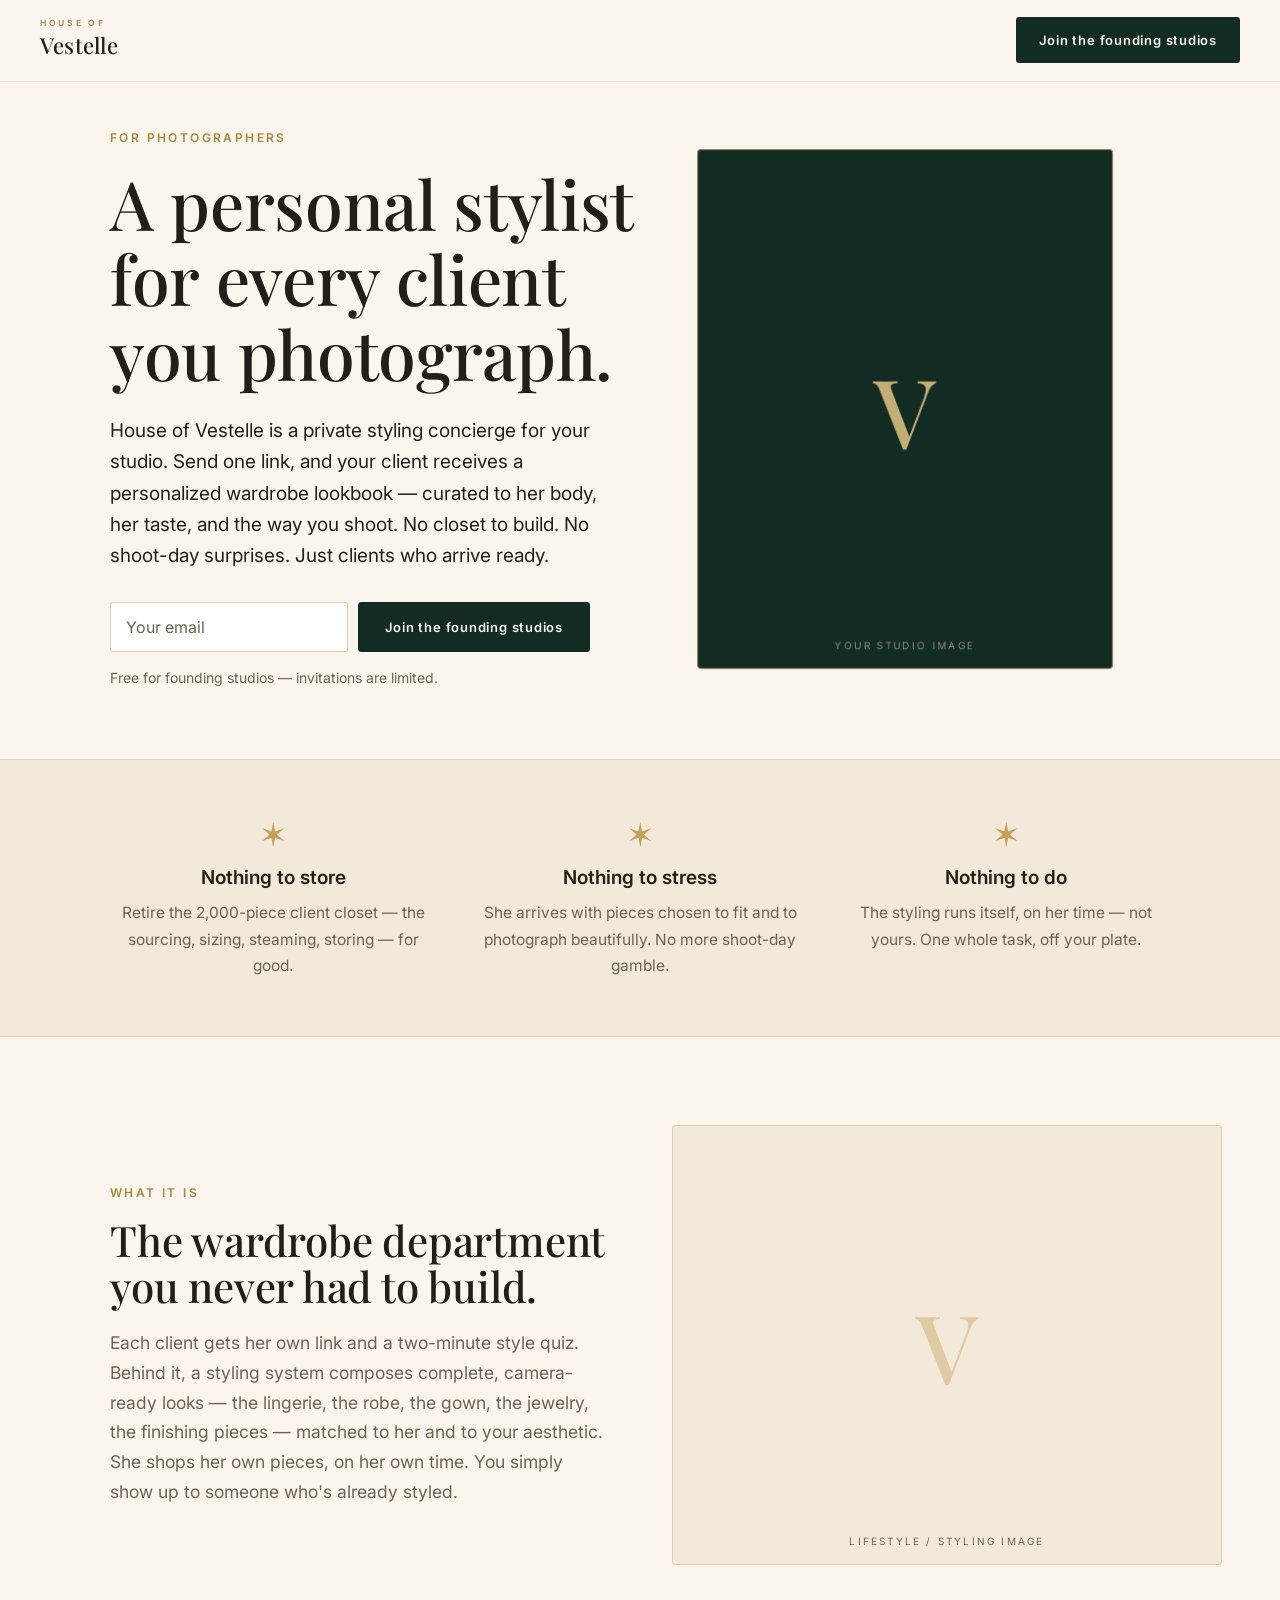
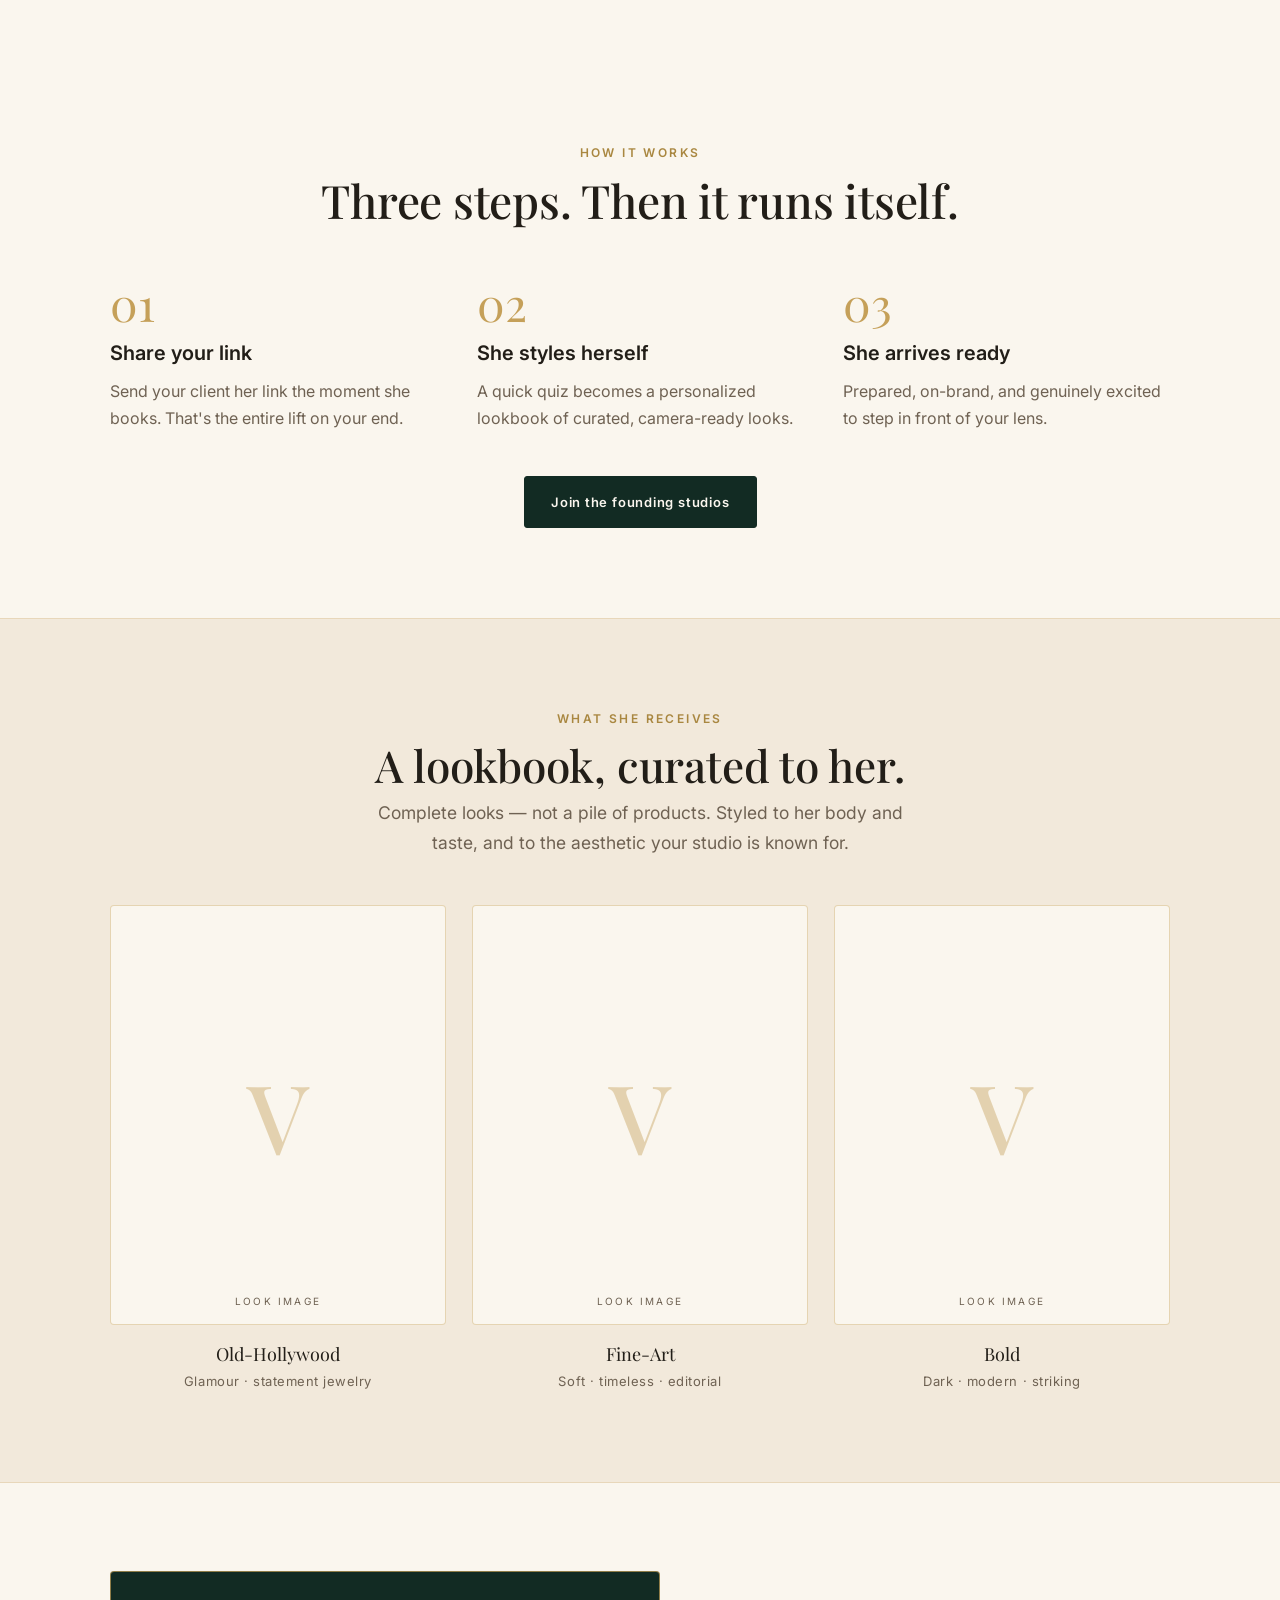
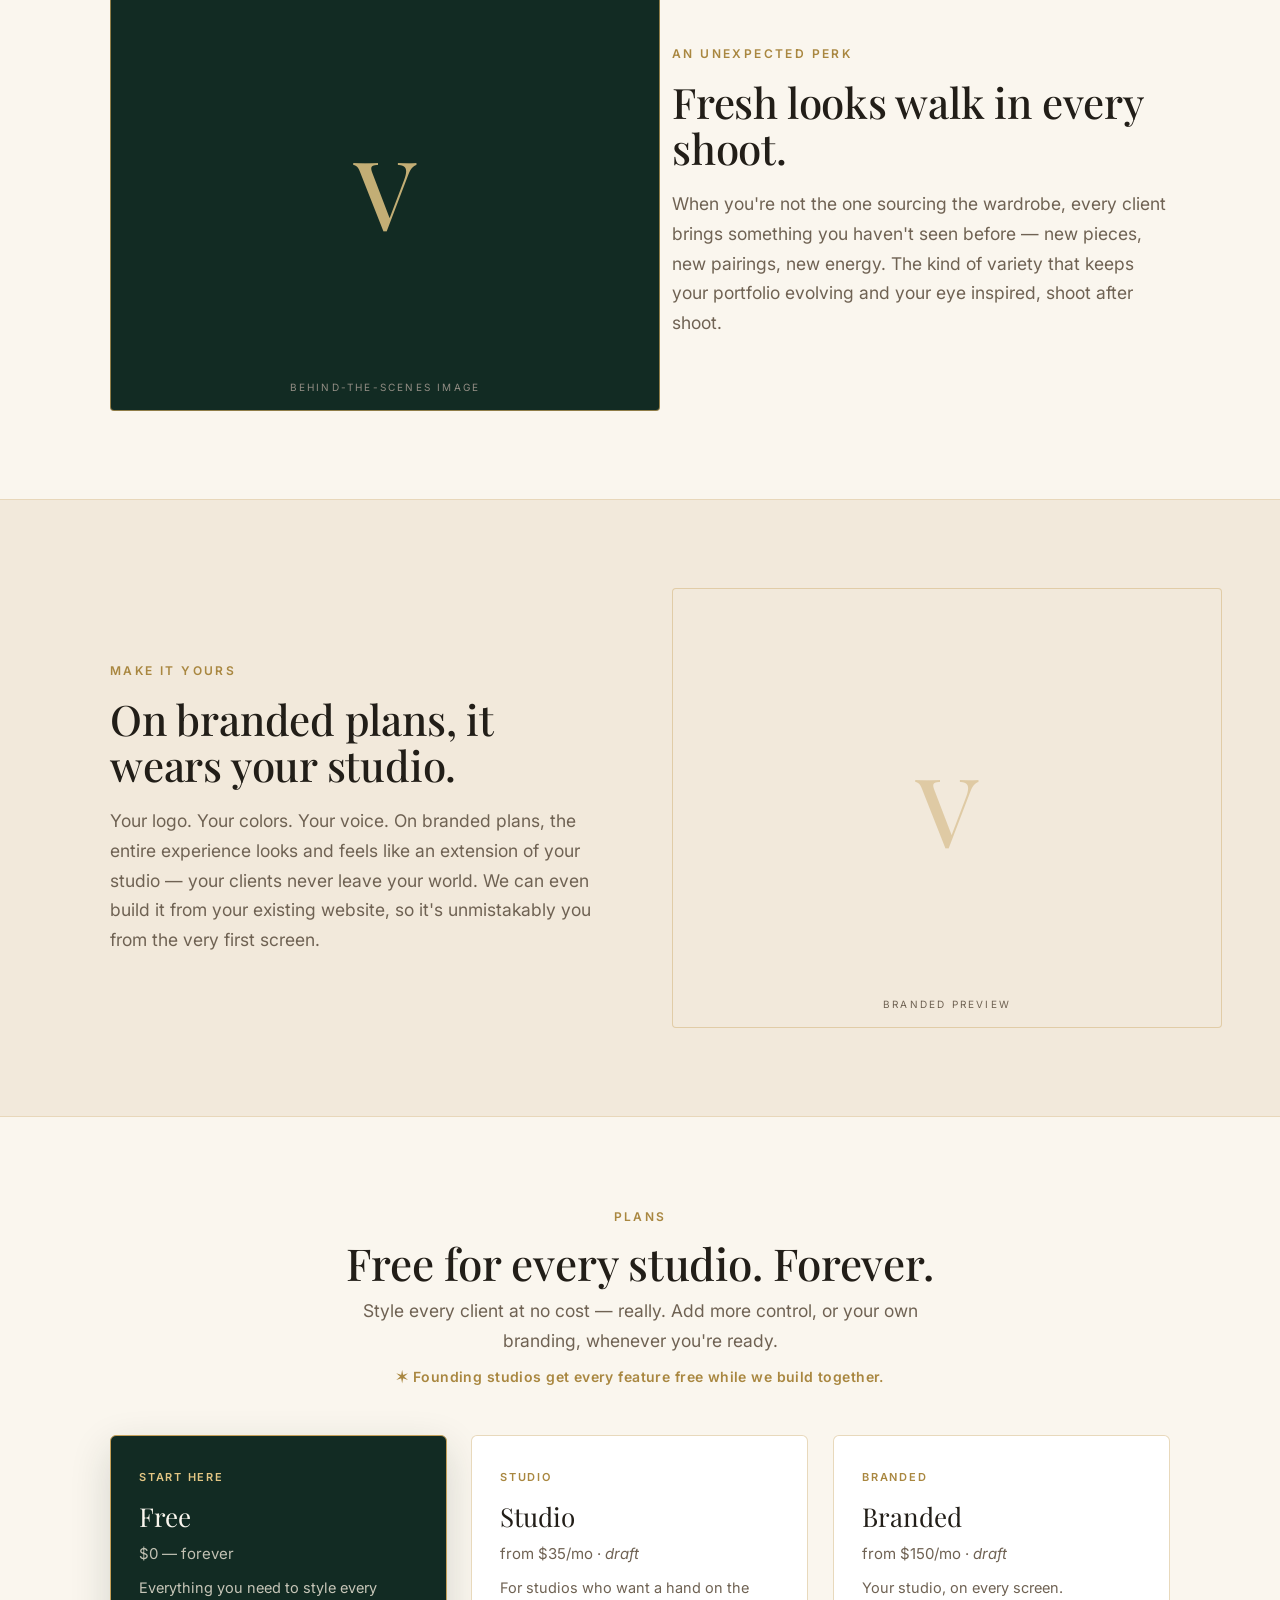
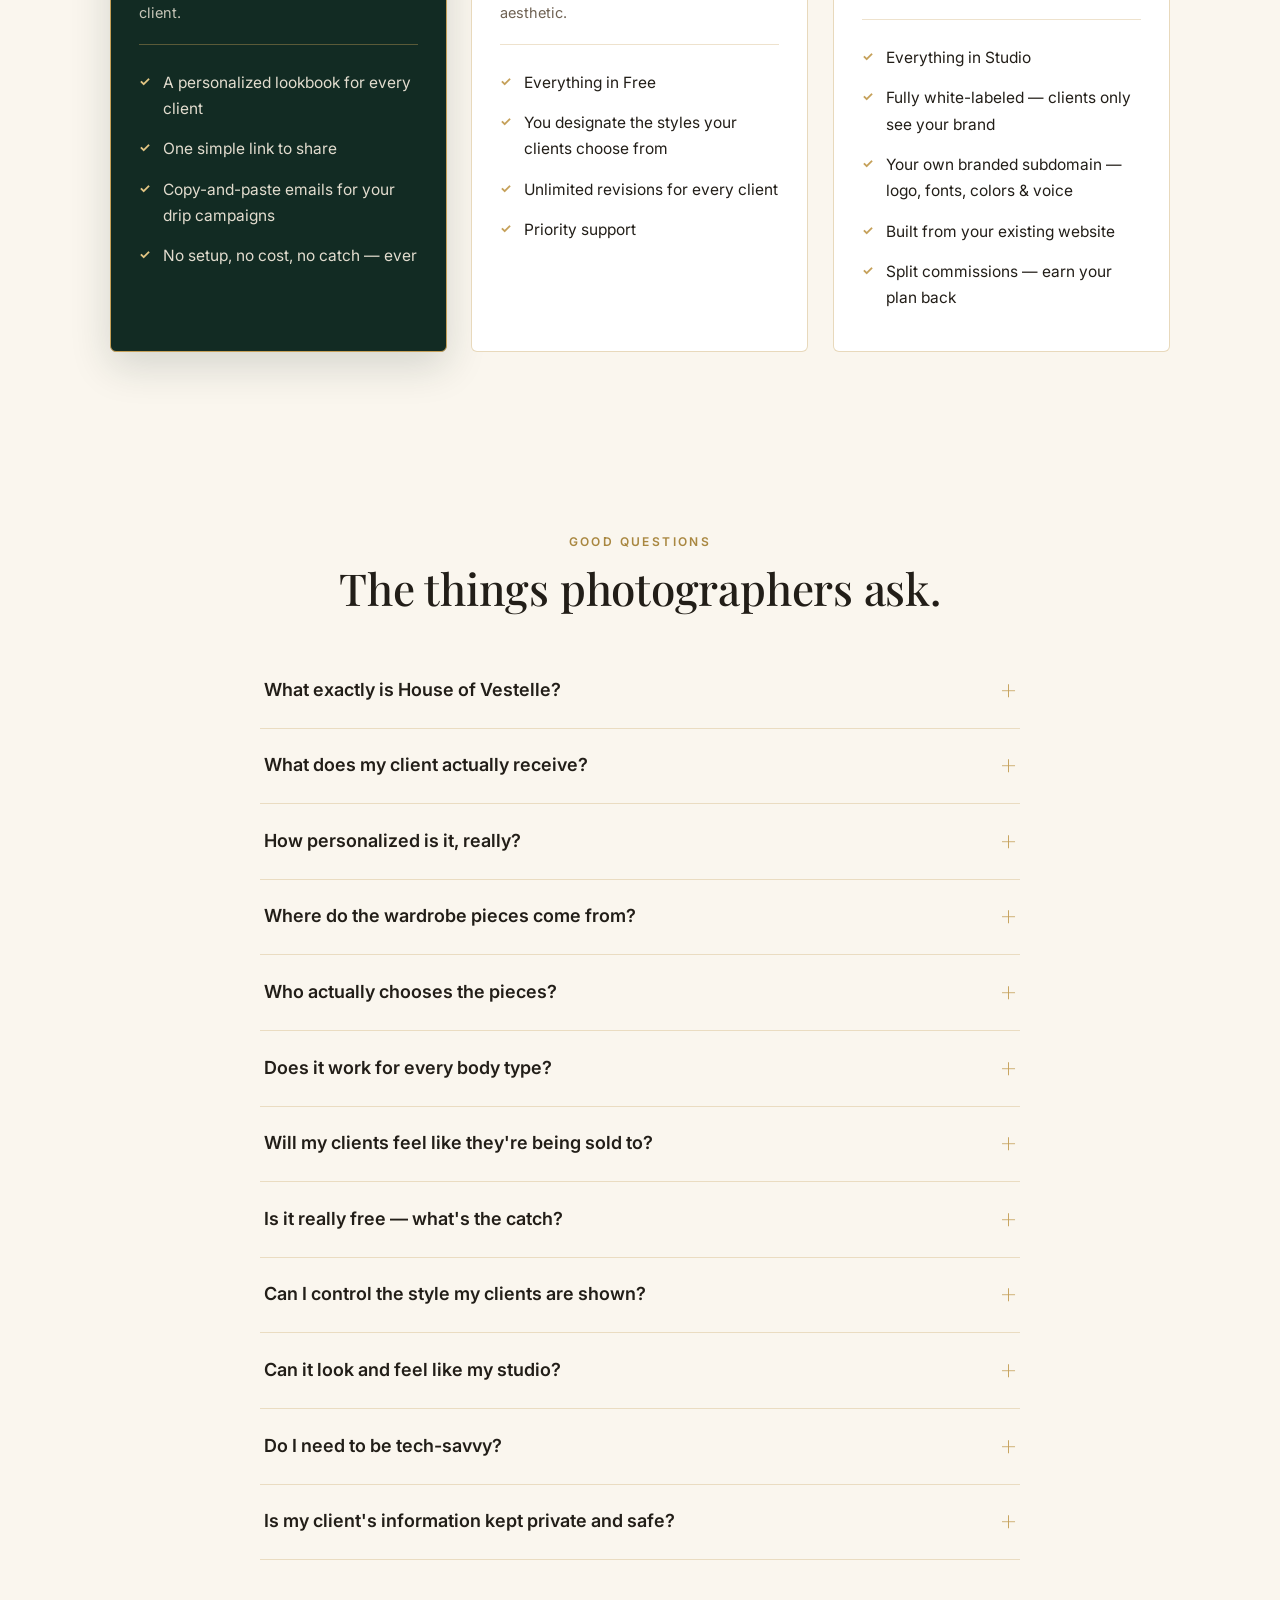
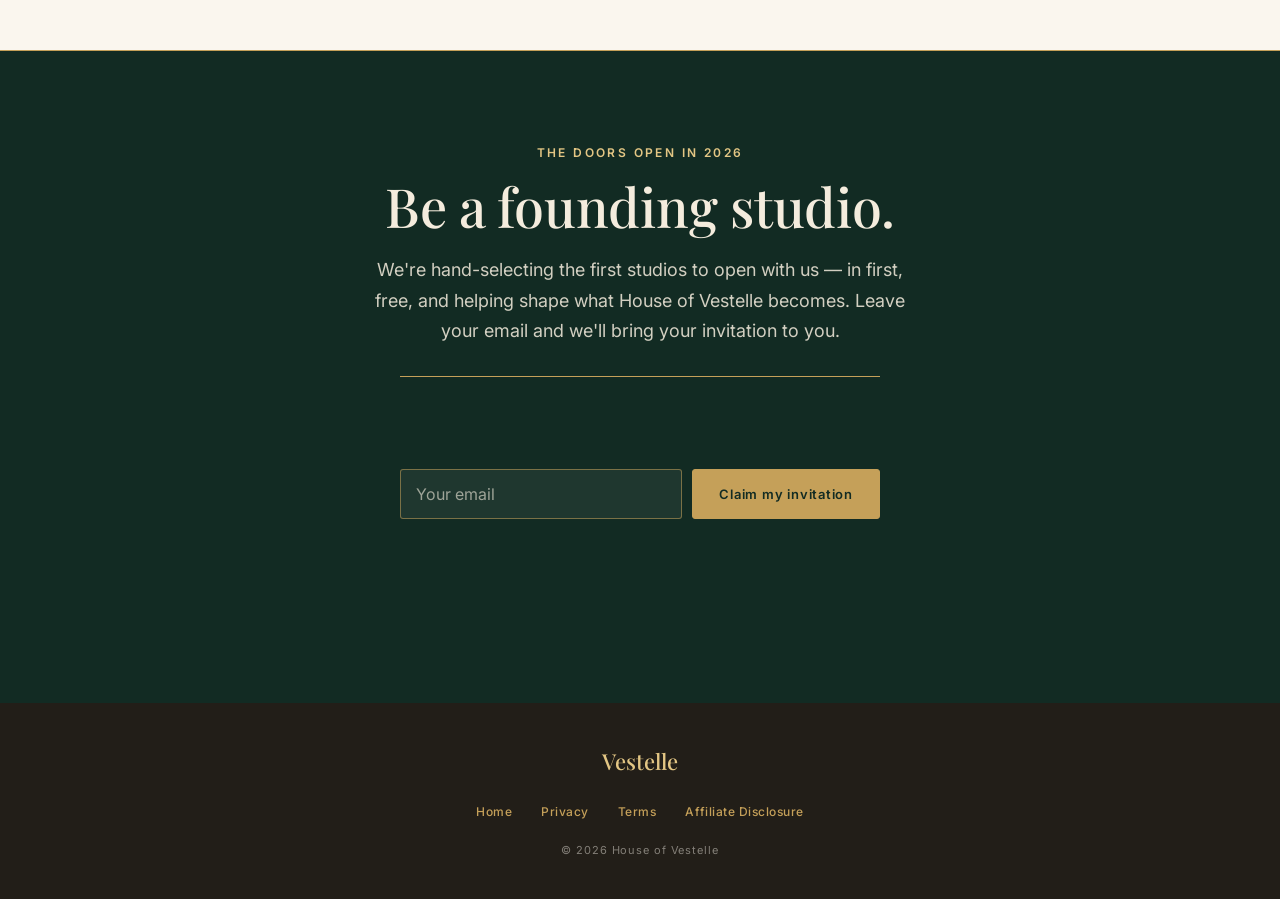
==== for-photographers/index.html @ e97fbd8f "Add cohesive scroll fade-in reveals to for-photographers page Headlines, copy, images, cards and tie" ====
<!DOCTYPE html>
<html lang="en">
<head>
<meta charset="utf-8">
<meta name="viewport" content="width=device-width, initial-scale=1">
<title>House of Vestelle — A Styling Concierge for Your Studio</title>
<meta name="description" content="House of Vestelle gives every client you photograph a personal wardrobe stylist. Send one link; she arrives styled. No closet to build. Join the founding studios.">
<meta name="robots" content="noindex">
<meta property="og:title" content="House of Vestelle — for photographers">
<meta property="og:description" content="A personal stylist for every client you photograph. Join the founding studios.">
<meta property="og:url" content="https://houseofvestelle.com/for-photographers/">
<meta property="og:image" content="https://houseofvestelle.com/favicon.png">
<meta name="theme-color" content="#FAF6EE">
<link rel="icon" type="image/png" href="/favicon.png">
<link rel="preconnect" href="https://fonts.googleapis.com">
<link rel="preconnect" href="https://fonts.gstatic.com" crossorigin>
<link href="https://fonts.googleapis.com/css2?family=Playfair+Display:ital,wght@0,400..700;1,400..600&family=Inter:wght@300;400;500;600;700&display=swap" rel="stylesheet">
<style>
  :root{
    --ivory:#FAF6EE; --plaster:#F2E9DB; --ink:#221E18; --sub:#6F6253;
    --emerald:#122B23; --gold:#C5A059; --gold-lo:#A98740; --gold-hi:#E3C684; --blush:#E7CFC4;
    --serif:'Playfair Display',Georgia,serif;
    --sans:'Inter',-apple-system,BlinkMacSystemFont,'Segoe UI',sans-serif;
  }
  *{ margin:0; padding:0; box-sizing:border-box; }
  html{ -webkit-text-size-adjust:100%; scroll-behavior:smooth; scroll-padding-top:78px; }
  body{ color:var(--ink); font-family:var(--sans); font-size:17.5px; line-height:1.7; background:var(--ivory); -webkit-font-smoothing:antialiased; overflow-x:hidden; }

  h1,h2{ font-family:var(--serif); font-weight:500; line-height:1.1; letter-spacing:-0.005em; color:var(--ink); }
  h3{ font-family:var(--sans); font-weight:600; }
  .eyebrow{ font-family:var(--sans); font-size:12px; font-weight:600; letter-spacing:0.2em; text-transform:uppercase; color:var(--gold-lo); }
  p{ color:var(--sub); }
  .lead{ color:var(--ink); }
  a{ color:inherit; }

  .btn{ display:inline-block; cursor:pointer; font-family:var(--sans); font-size:13px; font-weight:600; letter-spacing:0.06em;
    color:var(--ivory); background:var(--emerald); border:1px solid var(--emerald); border-radius:3px; padding:14px 26px; text-decoration:none; white-space:nowrap;
    transition:transform .2s, box-shadow .2s, background .2s; }
  .btn:hover{ transform:translateY(-2px); box-shadow:0 8px 24px rgba(18,43,35,0.20); }
  .btn.gold{ background:var(--gold); border-color:var(--gold); color:var(--emerald); }
  .btn.gold:hover{ background:var(--gold-hi); border-color:var(--gold-hi); }

  .wrap{ max-width:1140px; margin:0 auto; padding:0 40px; }
  section{ position:relative; }

  /* Photo placeholders — swap for real studio photography */
  .photo{ position:relative; border-radius:4px; overflow:hidden; background:var(--plaster); border:1px solid rgba(197,160,89,0.4); display:flex; align-items:center; justify-content:center; }
  .photo .mono{ font-family:var(--serif); font-weight:500; font-size:96px; color:var(--gold); opacity:0.42; line-height:1; }
  .photo.em{ background:var(--emerald); border-color:rgba(197,160,89,0.7); }
  .photo.em .mono{ color:var(--gold-hi); opacity:0.85; }
  .photo .lab{ position:absolute; bottom:14px; left:0; right:0; text-align:center; font-size:10px; letter-spacing:0.22em; text-transform:uppercase; color:var(--sub); }
  .photo.em .lab{ color:rgba(231,207,196,0.6); }
  .tall{ aspect-ratio:4/5; } .wide{ aspect-ratio:5/4; } .sq{ aspect-ratio:1/1; }

  /* Nav */
  nav.bar{ position:fixed; top:0; left:0; right:0; z-index:30; display:flex; align-items:center; justify-content:space-between;
    padding:16px 40px; background:rgba(250,246,238,0.9); backdrop-filter:blur(10px); border-bottom:1px solid rgba(197,160,89,0.22); }
  nav.bar .wm{ font-family:var(--serif); font-weight:500; font-size:22px; color:var(--ink); text-decoration:none; letter-spacing:0.01em; }
  nav.bar .wm b{ display:block; font-family:var(--sans); font-size:8.5px; font-weight:600; letter-spacing:0.32em; text-transform:uppercase; color:var(--gold-lo); margin-bottom:-3px; }
  nav.bar .btn{ padding:11px 22px; }

  /* Hero */
  .hero{ padding:128px 0 70px; }
  .hero .row{ display:grid; grid-template-columns:1.05fr 0.95fr; gap:64px; align-items:center; }
  .hero h1{ font-size:clamp(40px,5.6vw,68px); margin:18px 0 0; }
  .hero .sub{ font-size:19px; line-height:1.65; color:var(--ink); margin:24px 0 30px; max-width:520px; }
  .hero .photo{ height:520px; }

  /* Sign-up form */
  .form{ max-width:480px; }
  form.js-signup{ display:flex; gap:10px; }
  form.js-signup input{ flex:1; min-width:0; font-family:var(--sans); font-size:16px; color:var(--ink); background:#fff;
    border:1px solid rgba(197,160,89,0.5); border-radius:3px; padding:14px 15px; outline:none; transition:border-color .2s, box-shadow .2s; }
  form.js-signup input::placeholder{ color:var(--sub); }
  form.js-signup input:focus{ border-color:var(--gold); box-shadow:0 0 0 3px rgba(197,160,89,0.16); }
  form.js-signup button{ flex:none; }
  .micro{ font-size:14px; color:var(--sub); margin-top:14px; }
  .thanks{ display:none; font-family:var(--serif); font-size:22px; color:var(--ink); }
  .thanks span{ display:block; font-family:var(--sans); font-size:15.5px; color:var(--sub); margin-top:6px; }
  .form.is-done form, .form.is-done .micro{ display:none; }
  .form.is-done .thanks{ display:block; }
  .em-cta .thanks{ color:var(--gold-hi); } .em-cta .thanks span{ color:rgba(231,207,196,0.8); }

  /* Value trio */
  .values{ background:var(--plaster); border-top:1px solid rgba(197,160,89,0.25); border-bottom:1px solid rgba(197,160,89,0.25); padding:56px 0; }
  .values .grid{ display:grid; grid-template-columns:repeat(3,1fr); gap:40px; text-align:center; }
  .values .mk{ font-family:var(--serif); font-size:34px; color:var(--gold); line-height:1; }
  .values h3{ font-size:19px; margin:12px 0 6px; }
  .values p{ font-size:15.5px; }

  /* Feature split */
  .feature{ padding:88px 0; }
  .feature .row{ display:grid; grid-template-columns:1fr 1fr; gap:64px; align-items:center; }
  .feature.flip .copy{ order:2; }
  .feature h2{ font-size:clamp(28px,3.8vw,42px); margin:14px 0 18px; }
  .feature p.body{ font-size:17.5px; }
  .feature .photo{ height:440px; }
  .feature.tint{ background:var(--plaster); border-top:1px solid rgba(197,160,89,0.25); border-bottom:1px solid rgba(197,160,89,0.25); }

  /* How it works */
  .how{ padding:90px 0; text-align:center; }
  .how h2{ font-size:clamp(30px,4.2vw,46px); margin:12px 0 0; }
  .steps{ display:grid; grid-template-columns:repeat(3,1fr); gap:40px; margin:54px 0 44px; text-align:left; }
  .step .n{ font-family:var(--serif); font-size:46px; color:var(--gold); line-height:1; }
  .step h3{ font-size:20px; margin:10px 0 8px; }
  .step p{ font-size:16px; }

  /* Showcase */
  .show{ padding:90px 0; text-align:center; background:var(--plaster); border-top:1px solid rgba(197,160,89,0.25); border-bottom:1px solid rgba(197,160,89,0.25); }
  .show h2{ font-size:clamp(28px,4vw,44px); margin:12px 0 8px; }
  .show .sub{ color:var(--sub); max-width:560px; margin:0 auto; }
  .cards{ display:grid; grid-template-columns:repeat(3,1fr); gap:26px; margin-top:48px; }
  .lookcard .photo{ background:var(--ivory); }
  .lookcard .cap{ font-family:var(--serif); font-size:18px; color:var(--ink); margin-top:14px; }
  .lookcard .capx{ font-size:13px; color:var(--sub); letter-spacing:0.04em; }

  /* Plans */
  .plans{ padding:90px 0; text-align:center; }
  .plans h2{ font-size:clamp(28px,4vw,44px); margin:12px 0 8px; }
  .plans .sub{ color:var(--sub); max-width:560px; margin:0 auto 10px; }
  .plans .note{ font-size:14px; color:var(--gold-lo); font-weight:600; letter-spacing:0.03em; }
  .tiers{ display:grid; grid-template-columns:repeat(3,1fr); gap:24px; margin-top:46px; text-align:left; }
  .tier{ background:#fff; border:1px solid rgba(197,160,89,0.4); border-radius:6px; padding:32px 28px; display:flex; flex-direction:column; }
  .tier.feat{ background:var(--emerald); border-color:var(--gold); color:var(--ivory); box-shadow:0 14px 40px rgba(18,43,35,0.16); }
  .tier .tag{ font-size:11px; font-weight:600; letter-spacing:0.16em; text-transform:uppercase; color:var(--gold-lo); }
  .tier.feat .tag{ color:var(--gold-hi); }
  .tier .nm{ font-family:var(--serif); font-size:26px; margin:8px 0 2px; }
  .tier .pr{ font-size:15px; color:var(--sub); }
  .tier.feat .pr{ color:rgba(244,236,221,0.78); }
  .tier .ds{ font-size:14.5px; color:var(--sub); margin:10px 0 18px; padding-bottom:18px; border-bottom:1px solid rgba(197,160,89,0.3); }
  .tier.feat .ds{ color:rgba(244,236,221,0.8); border-color:rgba(197,160,89,0.4); }
  .tier ul{ list-style:none; margin:0; flex:1; }
  .tier li{ position:relative; padding:7px 0 7px 24px; font-size:15.5px; color:var(--ink); }
  .tier.feat li{ color:rgba(244,236,221,0.92); }
  .tier li::before{ content:'\2713'; position:absolute; left:0; top:7px; color:var(--gold); font-weight:700; font-size:13px; }
  .tier.feat li::before{ color:var(--gold-hi); }
  @media(max-width:880px){ .tiers{ grid-template-columns:1fr; } }

  /* FAQ */
  .faq{ padding:90px 0; }
  .faq .head{ text-align:center; margin-bottom:40px; }
  .faq h2{ font-size:clamp(28px,4vw,44px); margin-top:12px; }
  .qa{ max-width:760px; margin:0 auto; }
  details{ border-bottom:1px solid rgba(197,160,89,0.3); }
  summary{ list-style:none; cursor:pointer; padding:22px 4px; font-family:var(--sans); font-weight:600; font-size:18px; color:var(--ink);
    display:flex; justify-content:space-between; align-items:center; gap:18px; }
  summary::-webkit-details-marker{ display:none; }
  summary .pl{ font-family:var(--serif); font-size:26px; color:var(--gold); line-height:1; transition:transform .2s; }
  details[open] summary .pl{ transform:rotate(45deg); }
  details .a{ padding:0 4px 24px; color:var(--sub); font-size:16.5px; max-width:660px; }

  /* Final CTA */
  .em-cta{ background:var(--emerald); color:var(--ivory); border-top:1.5px solid var(--gold); padding:92px 0; text-align:center; }
  .em-cta .eyebrow{ color:var(--gold-hi); }
  .em-cta h2{ color:#F4ECDD; font-size:clamp(32px,4.6vw,54px); margin:14px 0 0; }
  .em-cta p{ color:rgba(244,236,221,0.85); max-width:560px; margin:18px auto 30px; font-size:18px; }
  .em-cta .form{ margin:0 auto; }
  .em-cta form.js-signup input{ background:rgba(255,255,255,0.06); border-color:rgba(197,160,89,0.55); color:var(--ivory); }
  .em-cta form.js-signup input::placeholder{ color:rgba(244,236,221,0.6); }

  /* Footer */
  footer{ background:var(--ink); color:var(--ivory); text-align:center; padding:40px 24px; }
  footer .fwm{ font-family:var(--serif); font-weight:500; font-size:22px; color:var(--gold-hi); margin-bottom:14px; }
  footer nav a{ font-family:var(--sans); font-size:12px; font-weight:500; letter-spacing:0.04em; color:var(--gold); text-decoration:none; margin:0 12px; }
  footer nav a:hover{ color:var(--gold-hi); }
  footer .cr{ margin-top:16px; font-size:11px; letter-spacing:0.08em; color:rgba(250,246,238,0.45); }

  /* Reveal — gentle fade-up as elements enter view */
  .rise{ opacity:0; transform:translateY(26px);
    transition:opacity .85s cubic-bezier(.22,.61,.36,1), transform .85s cubic-bezier(.22,.61,.36,1);
    will-change:opacity,transform; }
  .rise.in{ opacity:1; transform:none; }
  .photo.rise{ transform:translateY(26px) scale(1.02); }   /* images settle in with a soft zoom */
  .photo.rise.in{ transform:none; }
  @media (prefers-reduced-motion:reduce){ .rise,.photo.rise{ opacity:1 !important; transform:none !important; } html{ scroll-behavior:auto; } }

  @media (max-width:880px){
    .hero .row, .feature .row{ grid-template-columns:1fr; gap:36px; }
    .feature.flip .copy{ order:0; }
    .hero{ padding:108px 0 56px; } .hero .photo{ height:340px; }
    .feature .photo{ height:320px; }
    .values .grid, .steps, .cards{ grid-template-columns:1fr; gap:30px; }
    .wrap{ padding:0 24px; }
    nav.bar{ padding:14px 24px; } nav.bar .hide{ display:none; }
  }
  @media (max-width:520px){ form.js-signup{ flex-direction:column; } form.js-signup button{ width:100%; padding:14px; } }
</style>
</head>
<body>

  <nav class="bar">
    <a class="wm" href="/"><b>House of</b>Vestelle</a>
    <a class="btn hide" href="#join">Join the founding studios</a>
  </nav>

  <!-- HERO -->
  <section class="hero">
    <div class="wrap">
      <div class="row">
        <div>
          <div class="eyebrow">For photographers</div>
          <h1>A personal stylist for every client you photograph.</h1>
          <p class="sub">House of Vestelle is a private styling concierge for your studio. Send one link, and your client receives a personalized wardrobe lookbook — curated to her body, her taste, and the way you shoot. No closet to build. No shoot-day surprises. Just clients who arrive ready.</p>
          <div class="form">
            <form class="js-signup" novalidate>
              <input type="email" placeholder="Your email" autocomplete="email" aria-label="Your email" required>
              <button class="btn" type="submit">Join the founding studios</button>
            </form>
            <p class="micro">Free for founding studios — invitations are limited.</p>
            <p class="thanks">You're on the founding list.<span>We'll bring your invitation to you.</span></p>
          </div>
        </div>
        <div class="photo tall em"><span class="mono">V</span><span class="lab">Your studio image</span></div>
      </div>
    </div>
  </section>

  <!-- VALUE TRIO -->
  <section class="values">
    <div class="wrap">
      <div class="grid">
        <div class="rise"><div class="mk">&#10038;</div><h3>Nothing to store</h3><p>Retire the 2,000-piece client closet — the sourcing, sizing, steaming, storing — for good.</p></div>
        <div class="rise"><div class="mk">&#10038;</div><h3>Nothing to stress</h3><p>She arrives with pieces chosen to fit and to photograph beautifully. No more shoot-day gamble.</p></div>
        <div class="rise"><div class="mk">&#10038;</div><h3>Nothing to do</h3><p>The styling runs itself, on her time — not yours. One whole task, off your plate.</p></div>
      </div>
    </div>
  </section>

  <!-- WHAT IT IS -->
  <section class="feature">
    <div class="wrap">
      <div class="row">
        <div class="copy">
          <div class="eyebrow">What it is</div>
          <h2>The wardrobe department you never had to build.</h2>
          <p class="body">Each client gets her own link and a two-minute style quiz. Behind it, a styling system composes complete, camera-ready looks — the lingerie, the robe, the gown, the jewelry, the finishing pieces — matched to her and to your aesthetic. She shops her own pieces, on her own time. You simply show up to someone who's already styled.</p>
        </div>
        <div class="photo wide"><span class="mono">V</span><span class="lab">Lifestyle / styling image</span></div>
      </div>
    </div>
  </section>

  <!-- HOW IT WORKS -->
  <section class="how">
    <div class="wrap">
      <div class="eyebrow">How it works</div>
      <h2>Three steps. Then it runs itself.</h2>
      <div class="steps">
        <div class="step rise"><div class="n">01</div><h3>Share your link</h3><p>Send your client her link the moment she books. That's the entire lift on your end.</p></div>
        <div class="step rise"><div class="n">02</div><h3>She styles herself</h3><p>A quick quiz becomes a personalized lookbook of curated, camera-ready looks.</p></div>
        <div class="step rise"><div class="n">03</div><h3>She arrives ready</h3><p>Prepared, on-brand, and genuinely excited to step in front of your lens.</p></div>
      </div>
      <a class="btn" href="#join">Join the founding studios</a>
    </div>
  </section>

  <!-- SHOWCASE -->
  <section class="show">
    <div class="wrap">
      <div class="eyebrow">What she receives</div>
      <h2>A lookbook, curated to her.</h2>
      <p class="sub">Complete looks — not a pile of products. Styled to her body and taste, and to the aesthetic your studio is known for.</p>
      <div class="cards">
        <div class="lookcard rise"><div class="photo tall"><span class="mono">V</span><span class="lab">Look image</span></div><div class="cap">Old-Hollywood</div><div class="capx">Glamour · statement jewelry</div></div>
        <div class="lookcard rise"><div class="photo tall"><span class="mono">V</span><span class="lab">Look image</span></div><div class="cap">Fine-Art</div><div class="capx">Soft · timeless · editorial</div></div>
        <div class="lookcard rise"><div class="photo tall"><span class="mono">V</span><span class="lab">Look image</span></div><div class="cap">Bold</div><div class="capx">Dark · modern · striking</div></div>
      </div>
    </div>
  </section>

  <!-- INSPIRATION -->
  <section class="feature">
    <div class="wrap">
      <div class="row">
        <div class="photo wide em"><span class="mono">V</span><span class="lab">Behind-the-scenes image</span></div>
        <div class="copy">
          <div class="eyebrow">An unexpected perk</div>
          <h2>Fresh looks walk in every shoot.</h2>
          <p class="body">When you're not the one sourcing the wardrobe, every client brings something you haven't seen before — new pieces, new pairings, new energy. The kind of variety that keeps your portfolio evolving and your eye inspired, shoot after shoot.</p>
        </div>
      </div>
    </div>
  </section>

  <!-- WHITE LABEL -->
  <section class="feature tint">
    <div class="wrap">
      <div class="row">
        <div class="copy">
          <div class="eyebrow">Make it yours</div>
          <h2>On branded plans, it wears your studio.</h2>
          <p class="body">Your logo. Your colors. Your voice. On branded plans, the entire experience looks and feels like an extension of your studio — your clients never leave your world. We can even build it from your existing website, so it's unmistakably you from the very first screen.</p>
        </div>
        <div class="photo wide"><span class="mono">V</span><span class="lab">Branded preview</span></div>
      </div>
    </div>
  </section>

  <!-- PLANS -->
  <section class="plans">
    <div class="wrap">
      <div class="eyebrow">Plans</div>
      <h2>Free for every studio. Forever.</h2>
      <p class="sub">Style every client at no cost — really. Add more control, or your own branding, whenever you're ready.</p>
      <p class="note">&#10038; Founding studios get every feature free while we build together.</p>
      <div class="tiers">
        <div class="tier feat rise">
          <span class="tag">Start here</span>
          <div class="nm">Free</div>
          <div class="pr">$0 — forever</div>
          <p class="ds">Everything you need to style every client.</p>
          <ul>
            <li>A personalized lookbook for every client</li>
            <li>One simple link to share</li>
            <li>Copy-and-paste emails for your drip campaigns</li>
            <li>No setup, no cost, no catch — ever</li>
          </ul>
        </div>
        <div class="tier rise">
          <span class="tag">Studio</span>
          <div class="nm">Studio</div>
          <div class="pr">from $35/mo · <em>draft</em></div>
          <p class="ds">For studios who want a hand on the aesthetic.</p>
          <ul>
            <li>Everything in Free</li>
            <li>You designate the styles your clients choose from</li>
            <li>Unlimited revisions for every client</li>
            <li>Priority support</li>
          </ul>
        </div>
        <div class="tier rise">
          <span class="tag">Branded</span>
          <div class="nm">Branded</div>
          <div class="pr">from $150/mo · <em>draft</em></div>
          <p class="ds">Your studio, on every screen.</p>
          <ul>
            <li>Everything in Studio</li>
            <li>Fully white-labeled — clients only see your brand</li>
            <li>Your own branded subdomain — logo, fonts, colors &amp; voice</li>
            <li>Built from your existing website</li>
            <li>Split commissions — earn your plan back</li>
          </ul>
        </div>
      </div>
    </div>
  </section>

  <!-- FAQ -->
  <section class="faq">
    <div class="wrap">
      <div class="head">
        <div class="eyebrow">Good questions</div>
        <h2>The things photographers ask.</h2>
      </div>
      <div class="qa">
        <details><summary>What exactly is House of Vestelle?<span class="pl">+</span></summary><div class="a">A private styling concierge for your studio. Your client follows one link, answers a quick style quiz, and receives a personalized wardrobe lookbook — complete, camera-ready looks curated to her taste, her sizes, and the way you shoot. She shops her own pieces, on her own time, and arrives styled. You never source, store, or stress over a wardrobe again.</div></details>
        <details><summary>What does my client actually receive?<span class="pl">+</span></summary><div class="a">As soon as she finishes her quiz, her personalized lookbook appears — a set of complete, camera-ready looks. Each one links straight to her cart at our partner brands, so she can add a full outfit or a single piece in a tap. No hunting, no guesswork.</div></details>
        <details><summary>How personalized is it, really?<span class="pl">+</span></summary><div class="a">Completely. It's tailored to a quiz she fills out — her vibe, the colors she loves, her sizes, and more — which curates five distinct sets of wardrobe pieces, right down to the accessories, heels, jewelry, and props, all chosen for her look.</div></details>
        <details><summary>Where do the wardrobe pieces come from?<span class="pl">+</span></summary><div class="a">Every piece comes from a curated selection of brands we trust — chosen to photograph beautifully and to fit. She shops them directly, at the same price she'd pay anywhere.</div></details>
        <details><summary>Who actually chooses the pieces?<span class="pl">+</span></summary><div class="a">The collections are curated by Mark Andrew and Ayla Quellhorst — two of the industry's top-performing studio owners and educators. Their eye is shaped by years behind the camera, by their travels, and by the brand partnerships they've built, so every look feels intentional, elevated, and current.</div></details>
        <details><summary>Does it work for every body type?<span class="pl">+</span></summary><div class="a">Yes — every body type. One of the first things the quiz asks about is her figure, her sizing, and her cup size, so the pieces she's shown are chosen to fit and flatter her, specifically.</div></details>
        <details><summary>Will my clients feel like they're being sold to?<span class="pl">+</span></summary><div class="a">Not at all. It's completely free for her to use — a styling tool, not a store. Shopping for a shoot can be overwhelming, and this takes the guesswork out of the direction, the sizing, and the colors. Whether she adds a single thing to her cart is entirely her choice.</div></details>
        <details><summary>Is it really free — what's the catch?<span class="pl">+</span></summary><div class="a">There's no catch. It's genuinely free — for you and for your clients — forever. When she chooses to buy through her lookbook, we earn a small commission from the brand at no extra cost to her. That's how it stays free.</div></details>
        <details><summary>Can I control the style my clients are shown?<span class="pl">+</span></summary><div class="a">On the Free tier, your client chooses the vibe of her own looks. On the paid tiers, you take the wheel — you set the style, genre, and overall vibe your clients are shown, guided by their quiz answers, so everything aligns with the work you're known for.</div></details>
        <details><summary>Can it look and feel like my studio?<span class="pl">+</span></summary><div class="a">Completely. On the Branded tier, we build you your own subdomain dressed entirely in your studio — your fonts, your logo, your colors, your voice. Your clients only ever see your brand. Never ours, never another photographer's.</div></details>
        <details><summary>Do I need to be tech-savvy?<span class="pl">+</span></summary><div class="a">Not in the slightest. Free tier or Branded, all you do is send your client a link. We even hand you copy-and-paste emails for your drip campaigns and booking workflows, so it slots right into how you already work.</div></details>
        <details><summary>Is my client's information kept private and safe?<span class="pl">+</span></summary><div class="a">Yes. Your client enters her details and agrees to our Terms of Service and Privacy Policy before she begins, and her lookbook is emailed to her. Her measurements and answers stay private — never sold, and never shared with you or anyone else.</div></details>
      </div>
    </div>
  </section>

  <!-- FINAL CTA -->
  <section class="em-cta" id="join">
    <div class="wrap">
      <div class="eyebrow">The doors open in 2026</div>
      <h2>Be a founding studio.</h2>
      <p>We're hand-selecting the first studios to open with us — in first, free, and helping shape what House of Vestelle becomes. Leave your email and we'll bring your invitation to you.</p>
      <div class="form em-cta">
        <form class="js-signup" novalidate>
          <input type="email" placeholder="Your email" autocomplete="email" aria-label="Your email" required>
          <button class="btn gold" type="submit">Claim my invitation</button>
        </form>
        <p class="thanks">You're on the founding list.<span>We'll be in touch with your invitation.</span></p>
      </div>
    </div>
  </section>

  <footer>
    <div class="fwm">Vestelle</div>
    <nav>
      <a href="/">Home</a>
      <a href="/privacy-policy/">Privacy</a>
      <a href="/terms/">Terms</a>
      <a href="/affiliate-disclosure/">Affiliate Disclosure</a>
    </nav>
    <div class="cr">© 2026 House of Vestelle</div>
  </footer>

  <script>
    const FORM_ENDPOINT = ""; // paste a Formspree endpoint here to collect sign-ups for real
    document.querySelectorAll('form.js-signup').forEach(function(form){
      form.addEventListener('submit', function(e){
        e.preventDefault();
        var input = form.querySelector('input[type=email]');
        var val = (input.value||'').trim();
        if(!val || !/^[^\s@]+@[^\s@]+\.[^\s@]+$/.test(val)){ input.focus(); input.style.borderColor = '#c2603f'; return; }
        var btn = form.querySelector('button'); btn.disabled = true; btn.textContent = 'One moment…';
        if(FORM_ENDPOINT){ fetch(FORM_ENDPOINT,{method:'POST',headers:{'Accept':'application/json','Content-Type':'application/json'},body:JSON.stringify({email:val,source:'for-photographers'})}).catch(function(){}); }
        form.closest('.form').classList.add('is-done');
      });
    });
    (function(){
      var sel = '.hero .eyebrow,.hero h1,.hero .sub,.hero .form,.hero .photo,'
        + '.values .grid>div,'
        + '.feature .eyebrow,.feature h2,.feature p.body,.feature .photo,'
        + '.how .eyebrow,.how h2,.how .steps>.step,.how>.wrap>.btn,'
        + '.show .eyebrow,.show h2,.show .sub,.show .cards>.lookcard,'
        + '.plans .eyebrow,.plans h2,.plans .sub,.plans .note,.plans .tiers>.tier,'
        + '.faq .head .eyebrow,.faq h2,.faq details,'
        + '.em-cta .eyebrow,.em-cta h2,.em-cta p,.em-cta .form';
      if(matchMedia('(prefers-reduced-motion: reduce)').matches){ return; }
      var els = [].slice.call(document.querySelectorAll(sel));
      els.forEach(function(el){ el.classList.add('rise'); });
      els.forEach(function(el){
        var grp = [].filter.call(el.parentNode.children, function(c){ return c.classList.contains('rise'); });
        if(grp.length <= 5){ var i = grp.indexOf(el); if(i>0){ el.style.transitionDelay = (i*0.08)+'s'; } }
      });
      var pending = els.slice();
      function reveal(el){ el.classList.add('in'); }
      function sweep(){
        var vh = window.innerHeight || document.documentElement.clientHeight || 800;
        for(var i=pending.length-1; i>=0; i--){
          if(pending[i].getBoundingClientRect().top <= vh*0.92){ reveal(pending[i]); pending.splice(i,1); }
        }
        if(!pending.length){ window.removeEventListener('scroll', sweep); window.removeEventListener('resize', sweep); }
      }
      sweep();
      requestAnimationFrame(function(){ requestAnimationFrame(sweep); });
      window.addEventListener('load', sweep);
      window.addEventListener('scroll', sweep, {passive:true});
      window.addEventListener('resize', sweep);
      setTimeout(function(){ while(pending.length){ reveal(pending.pop()); } }, 4000); // safety net — never leave anything hidden
    })();
  </script>
</body>
</html>
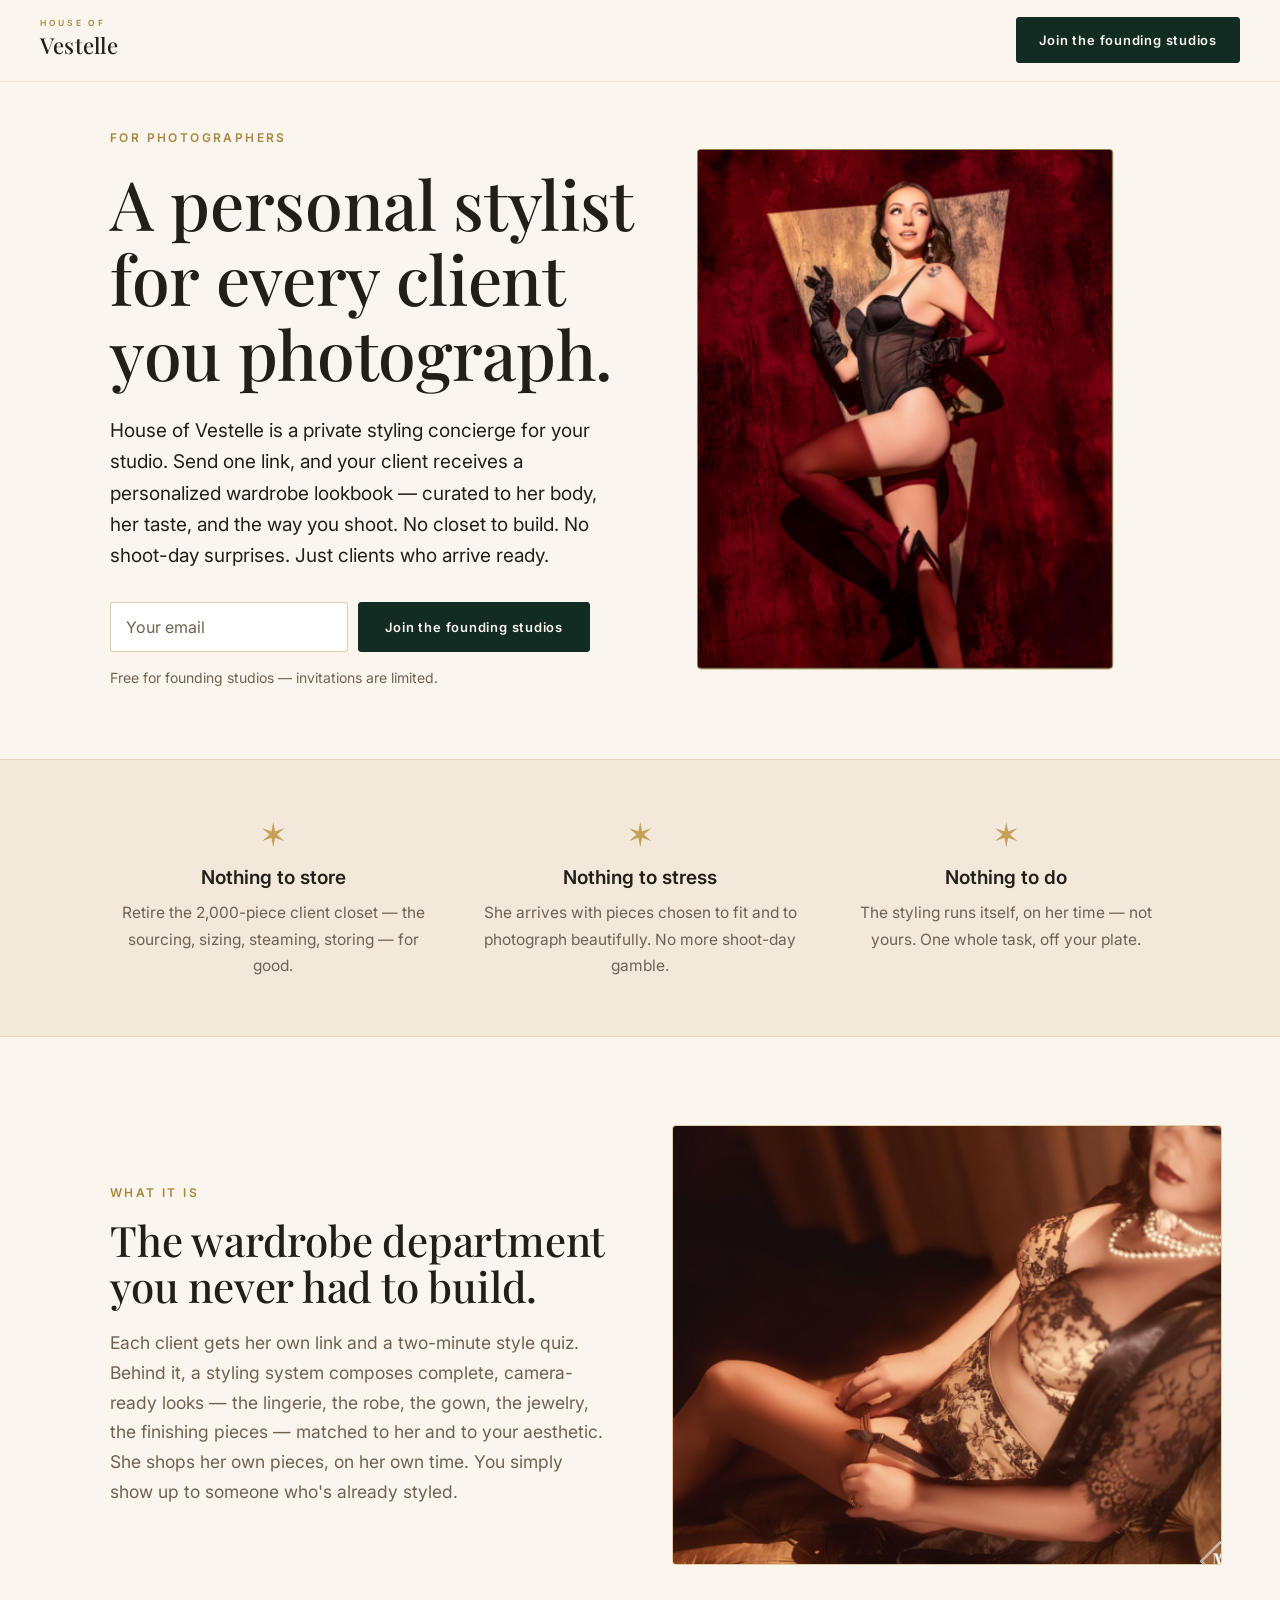
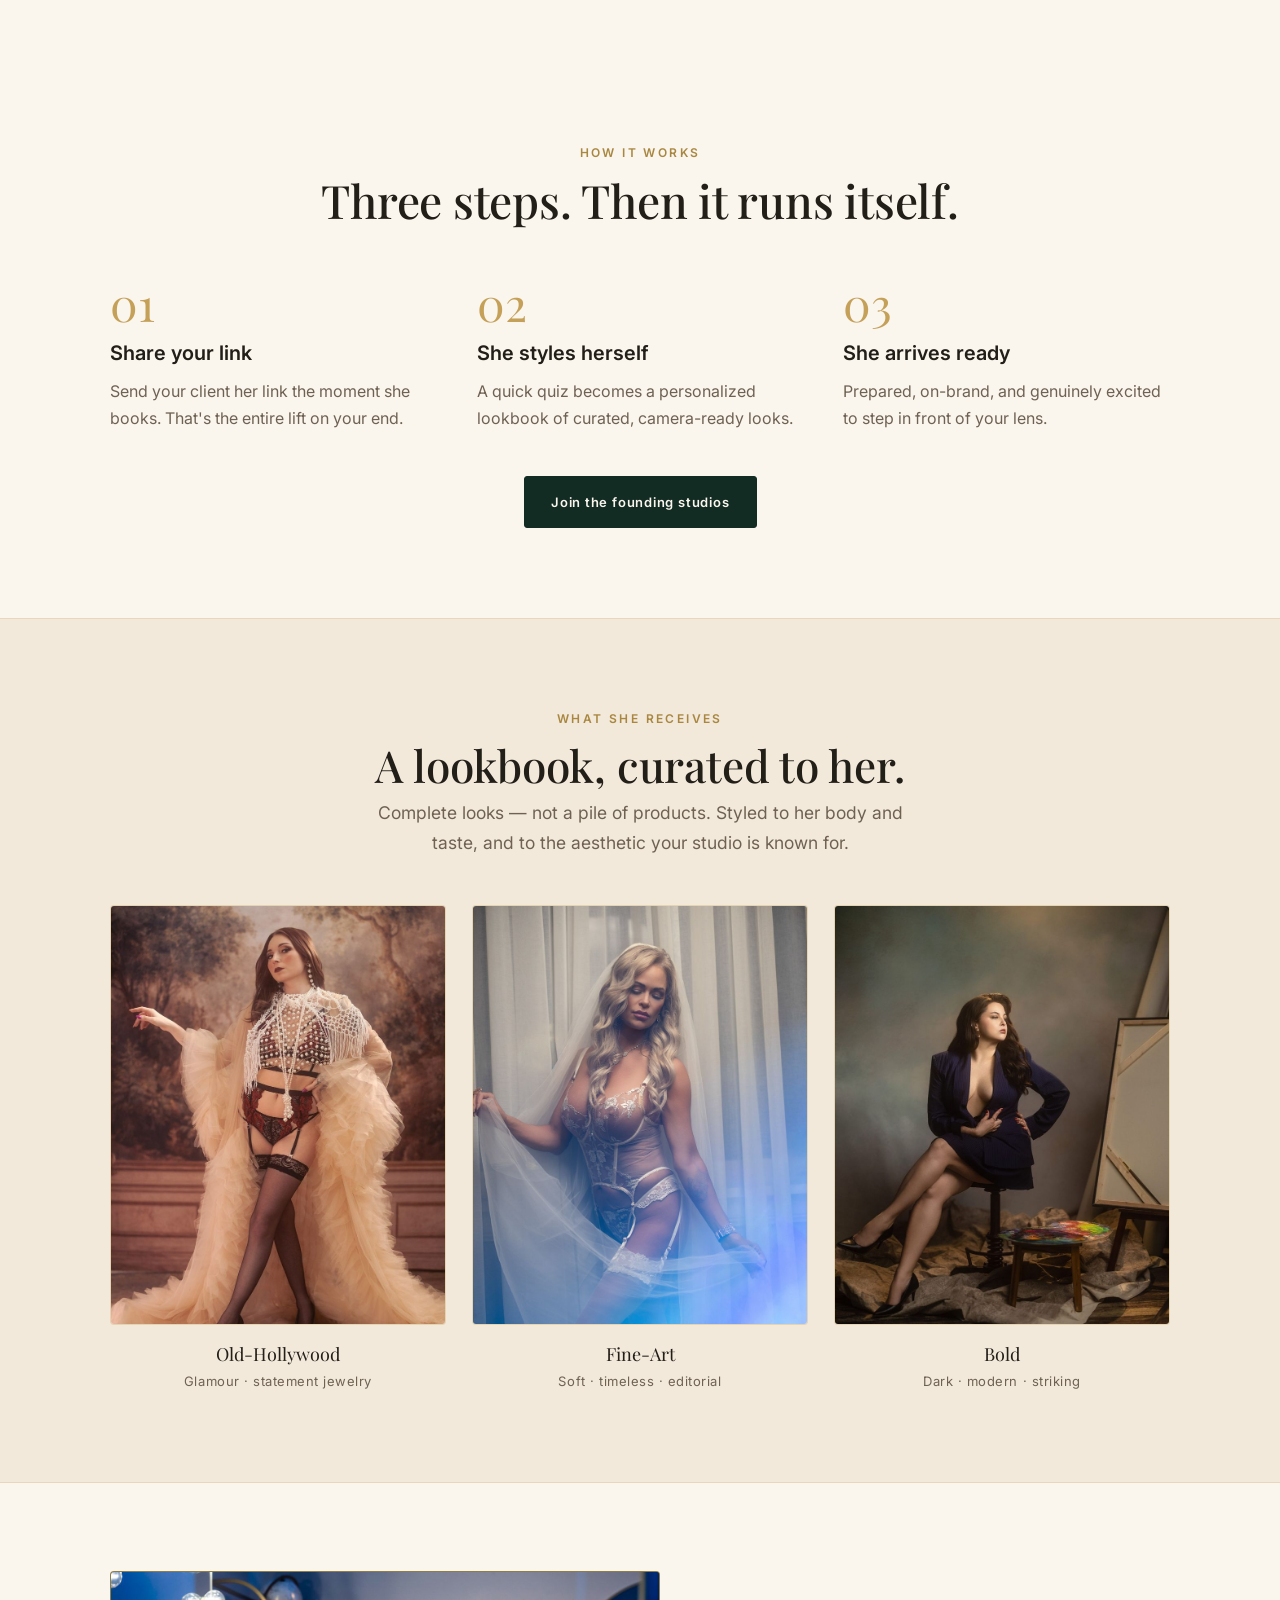
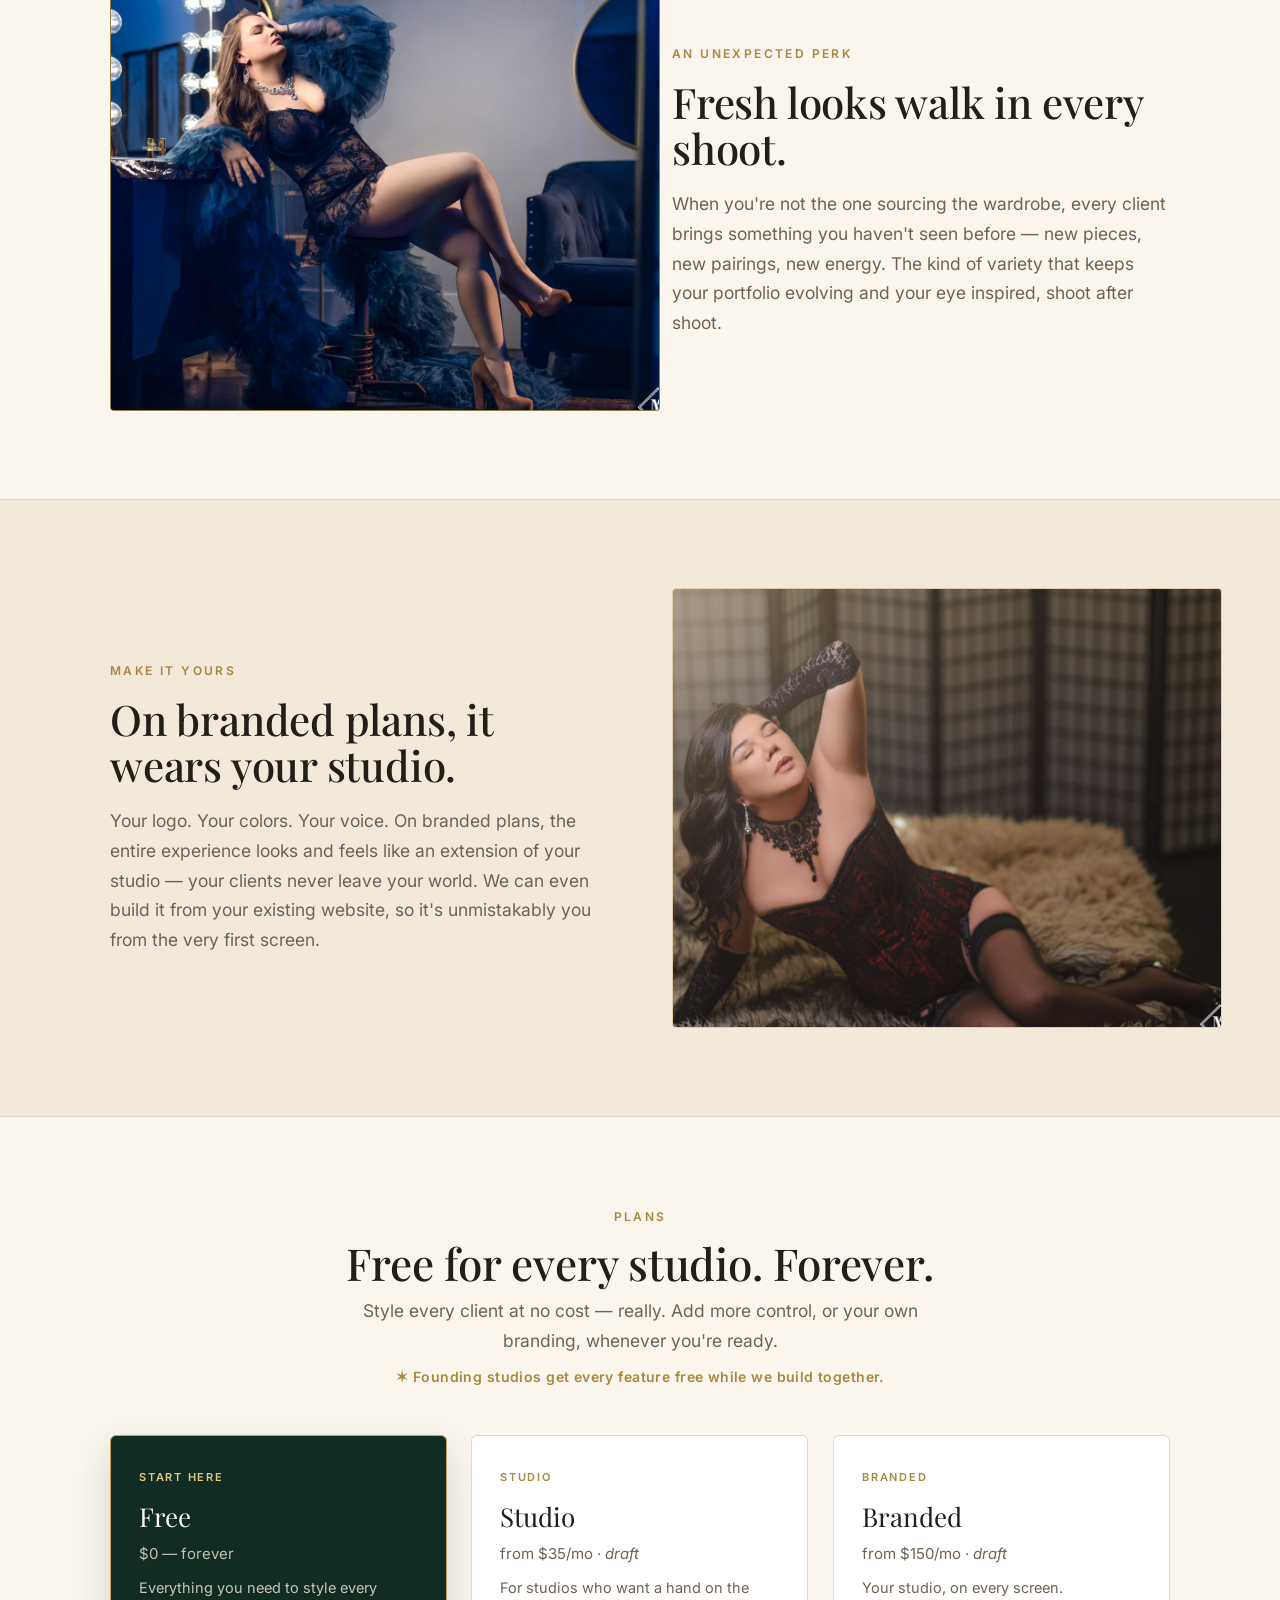
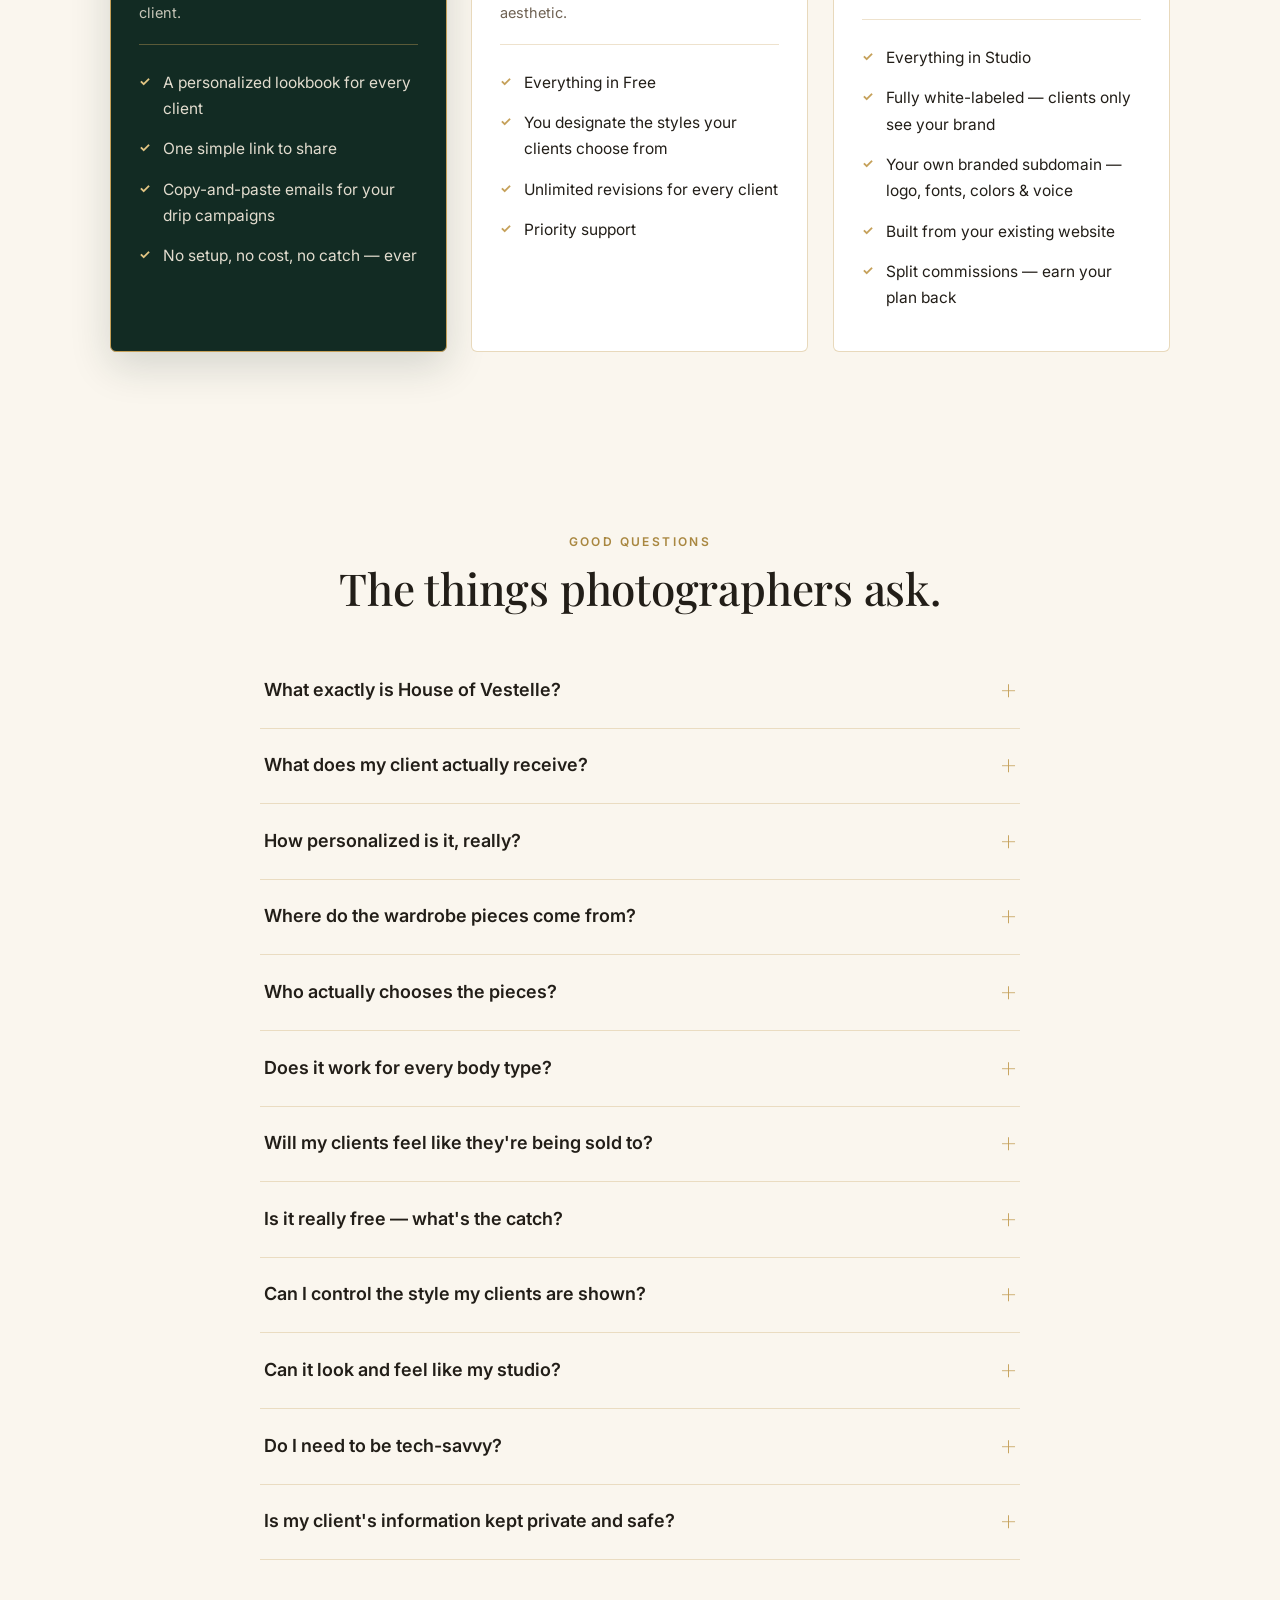
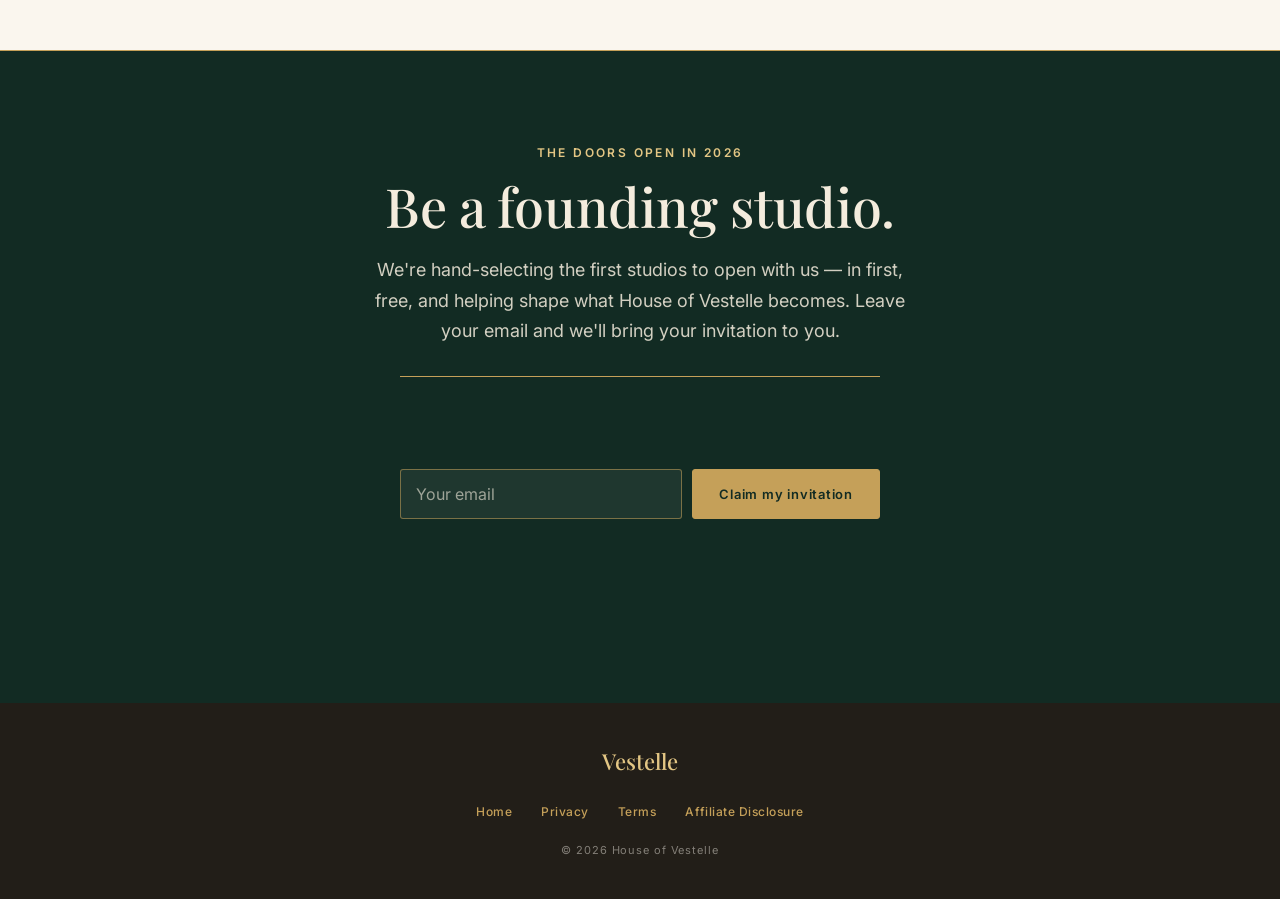
==== commit e49fbc72: "Fill landing-page image slots with real studio photography Replaces the 7 gold-V placeholders on /fo" ====
--- a/for-photographers/index.html
+++ b/for-photographers/index.html
@@ -45,6 +45,7 @@
 
   /* Photo placeholders — swap for real studio photography */
   .photo{ position:relative; border-radius:4px; overflow:hidden; background:var(--plaster); border:1px solid rgba(197,160,89,0.4); display:flex; align-items:center; justify-content:center; }
+  .photo img{ position:absolute; inset:0; width:100%; height:100%; object-fit:cover; display:block; }
   .photo .mono{ font-family:var(--serif); font-weight:500; font-size:96px; color:var(--gold); opacity:0.42; line-height:1; }
   .photo.em{ background:var(--emerald); border-color:rgba(197,160,89,0.7); }
   .photo.em .mono{ color:var(--gold-hi); opacity:0.85; }
@@ -210,7 +211,7 @@
             <p class="thanks">You're on the founding list.<span>We'll bring your invitation to you.</span></p>
           </div>
         </div>
-        <div class="photo tall em"><span class="mono">V</span><span class="lab">Your studio image</span></div>
+        <div class="photo tall em"><img src="/images/hero.jpg" alt="A House of Vestelle client, styled" decoding="async"></div>
       </div>
     </div>
   </section>
@@ -235,7 +236,7 @@
           <h2>The wardrobe department you never had to build.</h2>
           <p class="body">Each client gets her own link and a two-minute style quiz. Behind it, a styling system composes complete, camera-ready looks — the lingerie, the robe, the gown, the jewelry, the finishing pieces — matched to her and to your aesthetic. She shops her own pieces, on her own time. You simply show up to someone who's already styled.</p>
         </div>
-        <div class="photo wide"><span class="mono">V</span><span class="lab">Lifestyle / styling image</span></div>
+        <div class="photo wide"><img src="/images/feature-styling.jpg" alt="A curated, camera-ready look" loading="lazy" decoding="async"></div>
       </div>
     </div>
   </section>
@@ -261,9 +262,9 @@
       <h2>A lookbook, curated to her.</h2>
       <p class="sub">Complete looks — not a pile of products. Styled to her body and taste, and to the aesthetic your studio is known for.</p>
       <div class="cards">
-        <div class="lookcard rise"><div class="photo tall"><span class="mono">V</span><span class="lab">Look image</span></div><div class="cap">Old-Hollywood</div><div class="capx">Glamour · statement jewelry</div></div>
-        <div class="lookcard rise"><div class="photo tall"><span class="mono">V</span><span class="lab">Look image</span></div><div class="cap">Fine-Art</div><div class="capx">Soft · timeless · editorial</div></div>
-        <div class="lookcard rise"><div class="photo tall"><span class="mono">V</span><span class="lab">Look image</span></div><div class="cap">Bold</div><div class="capx">Dark · modern · striking</div></div>
+        <div class="lookcard rise"><div class="photo tall"><img src="/images/look-hollywood.jpg" alt="Old-Hollywood look" loading="lazy" decoding="async"></div><div class="cap">Old-Hollywood</div><div class="capx">Glamour · statement jewelry</div></div>
+        <div class="lookcard rise"><div class="photo tall"><img src="/images/look-fineart.jpg" alt="Fine-art look" loading="lazy" decoding="async"></div><div class="cap">Fine-Art</div><div class="capx">Soft · timeless · editorial</div></div>
+        <div class="lookcard rise"><div class="photo tall"><img src="/images/look-bold.jpg" alt="Bold look" loading="lazy" decoding="async"></div><div class="cap">Bold</div><div class="capx">Dark · modern · striking</div></div>
       </div>
     </div>
   </section>
@@ -272,7 +273,7 @@
   <section class="feature">
     <div class="wrap">
       <div class="row">
-        <div class="photo wide em"><span class="mono">V</span><span class="lab">Behind-the-scenes image</span></div>
+        <div class="photo wide em"><img src="/images/feature-inspiration.jpg" alt="A fresh look, every shoot" loading="lazy" decoding="async"></div>
         <div class="copy">
           <div class="eyebrow">An unexpected perk</div>
           <h2>Fresh looks walk in every shoot.</h2>
@@ -291,7 +292,7 @@
           <h2>On branded plans, it wears your studio.</h2>
           <p class="body">Your logo. Your colors. Your voice. On branded plans, the entire experience looks and feels like an extension of your studio — your clients never leave your world. We can even build it from your existing website, so it's unmistakably you from the very first screen.</p>
         </div>
-        <div class="photo wide"><span class="mono">V</span><span class="lab">Branded preview</span></div>
+        <div class="photo wide"><img src="/images/feature-branded.jpg" alt="Your studio's brand, on every screen" loading="lazy" decoding="async"></div>
       </div>
     </div>
   </section>
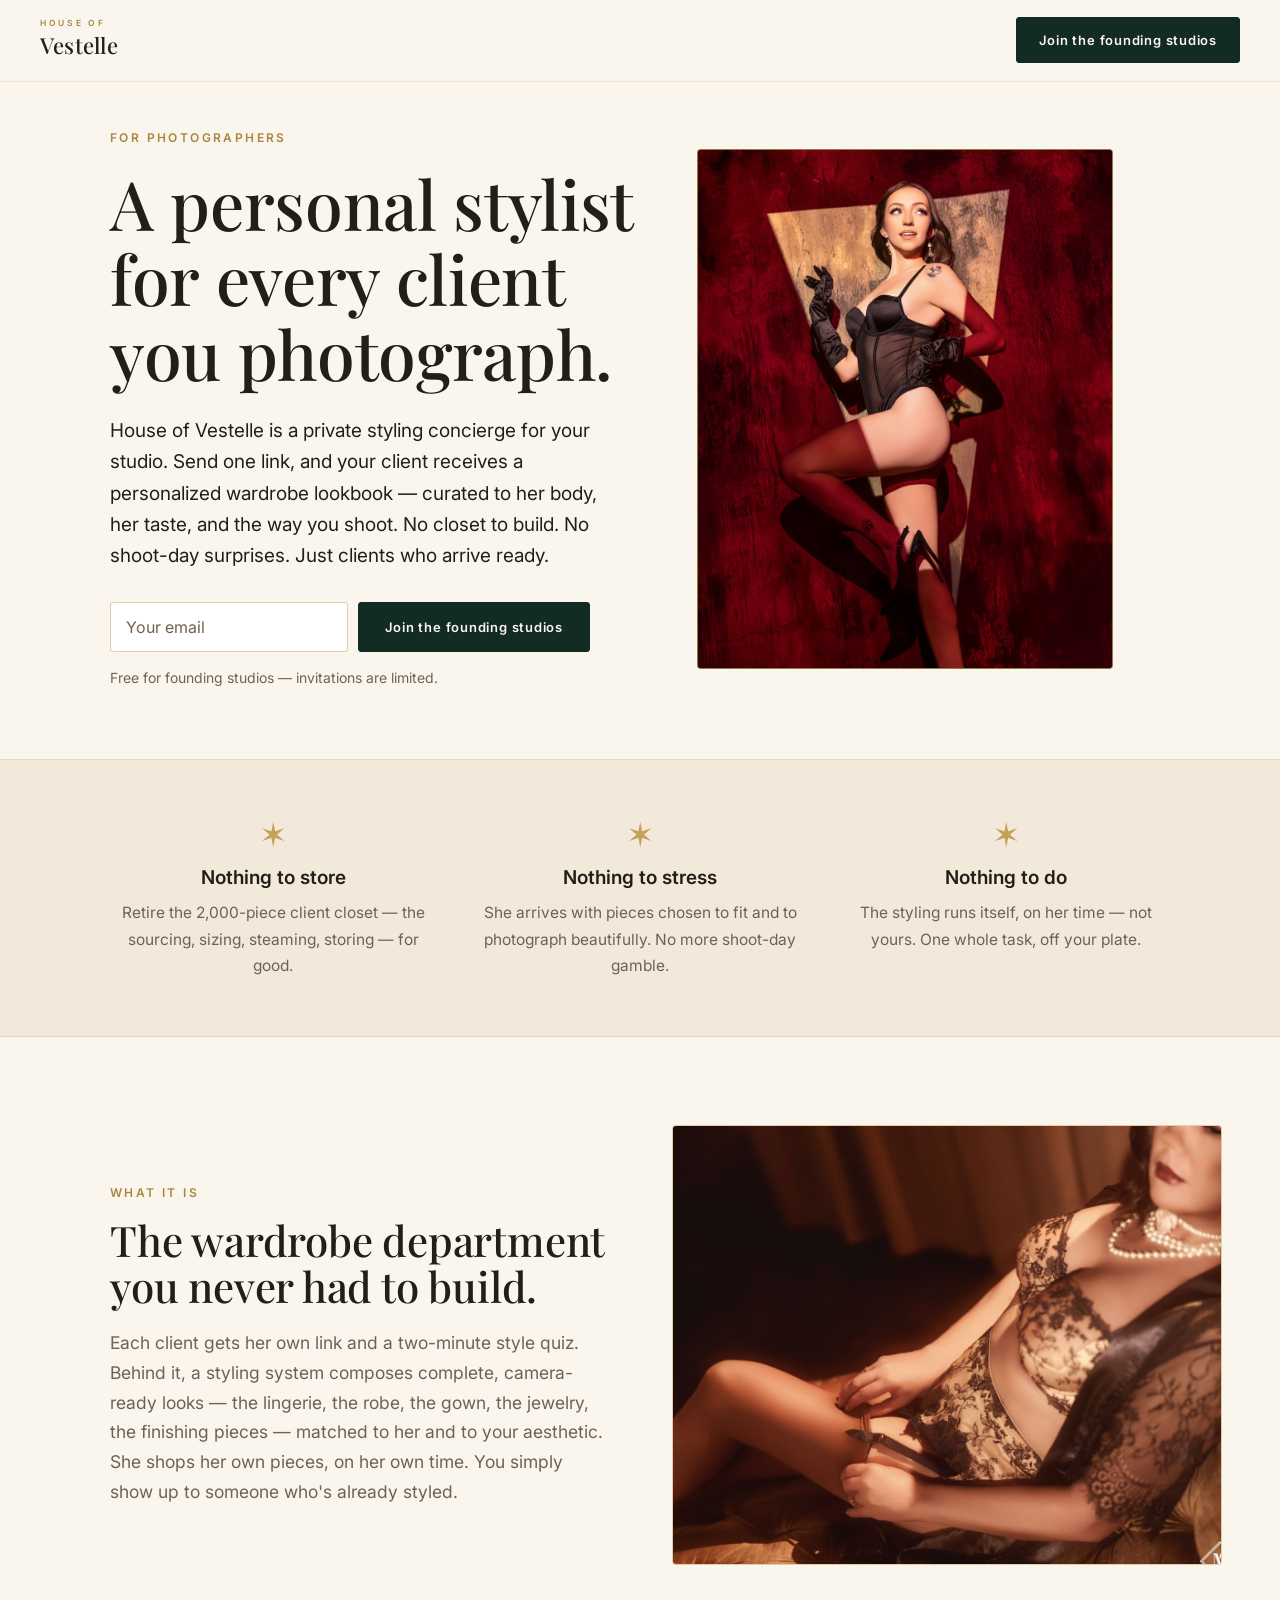
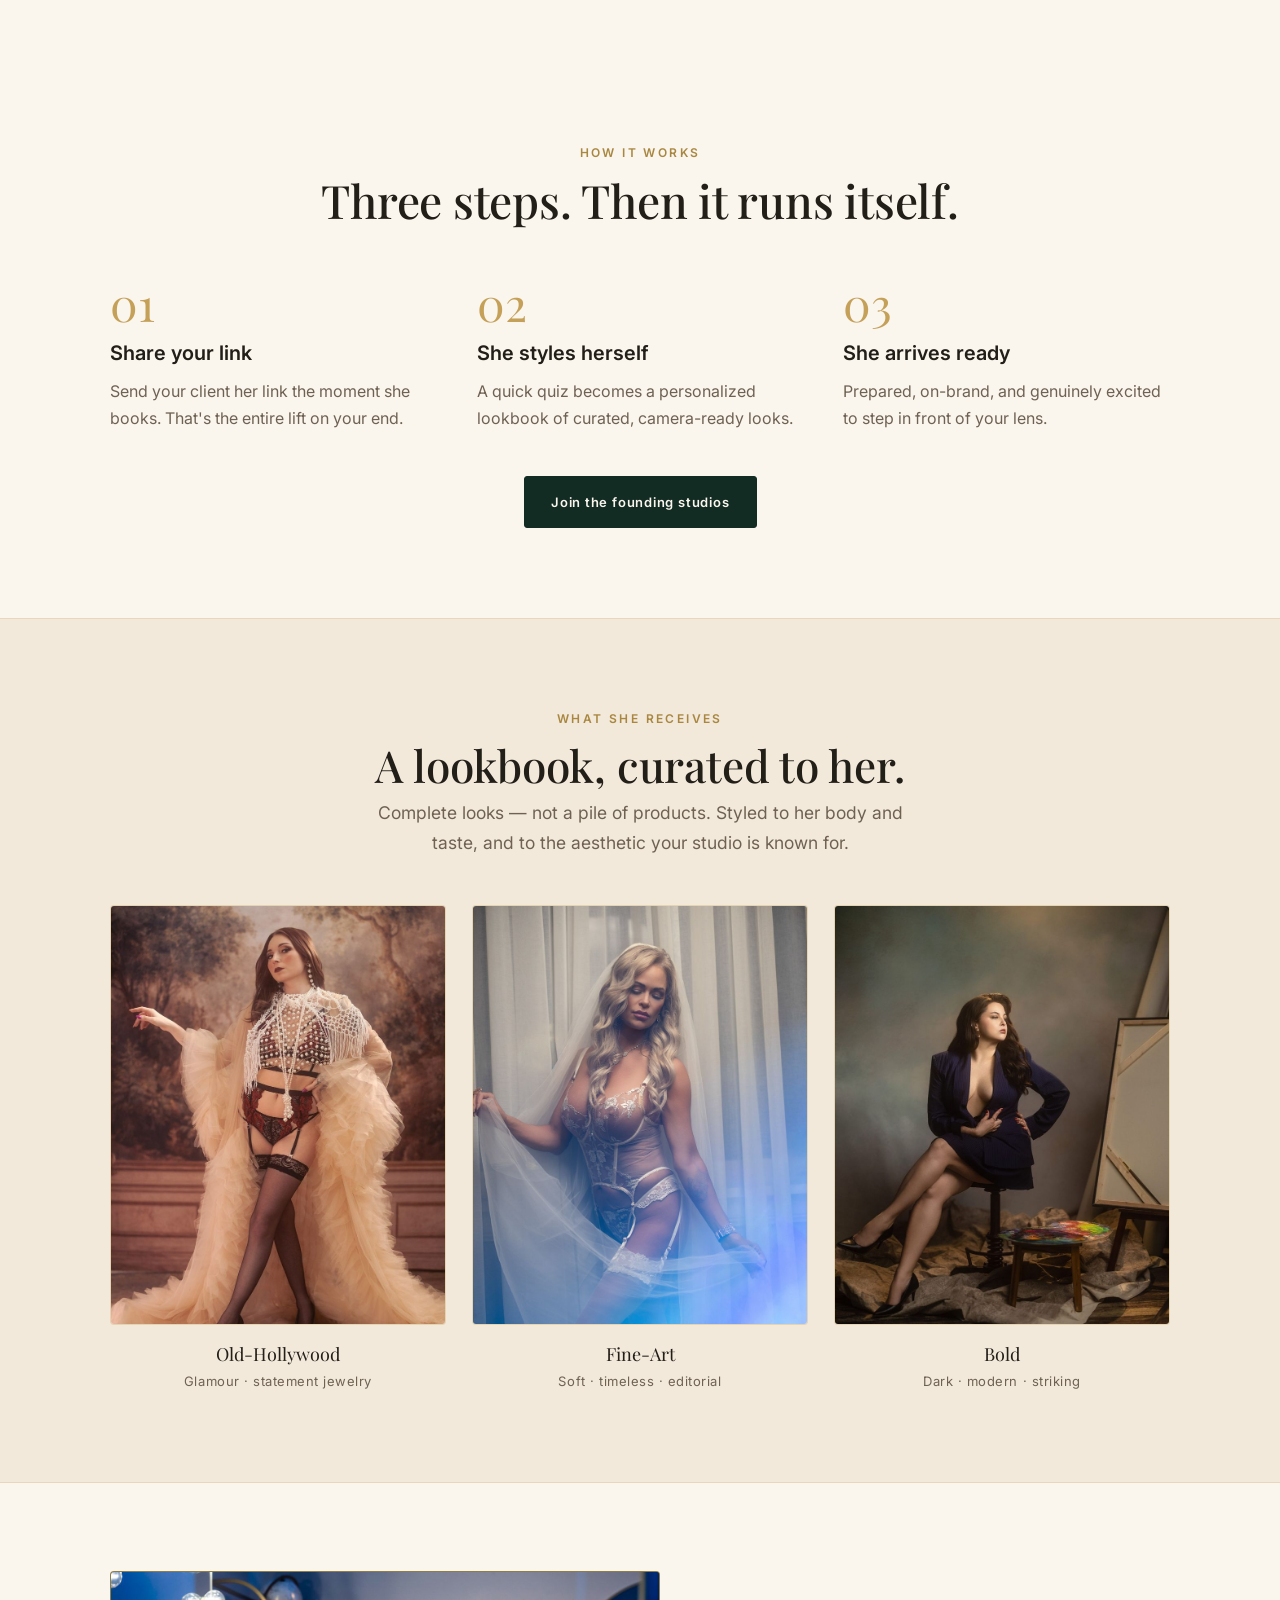
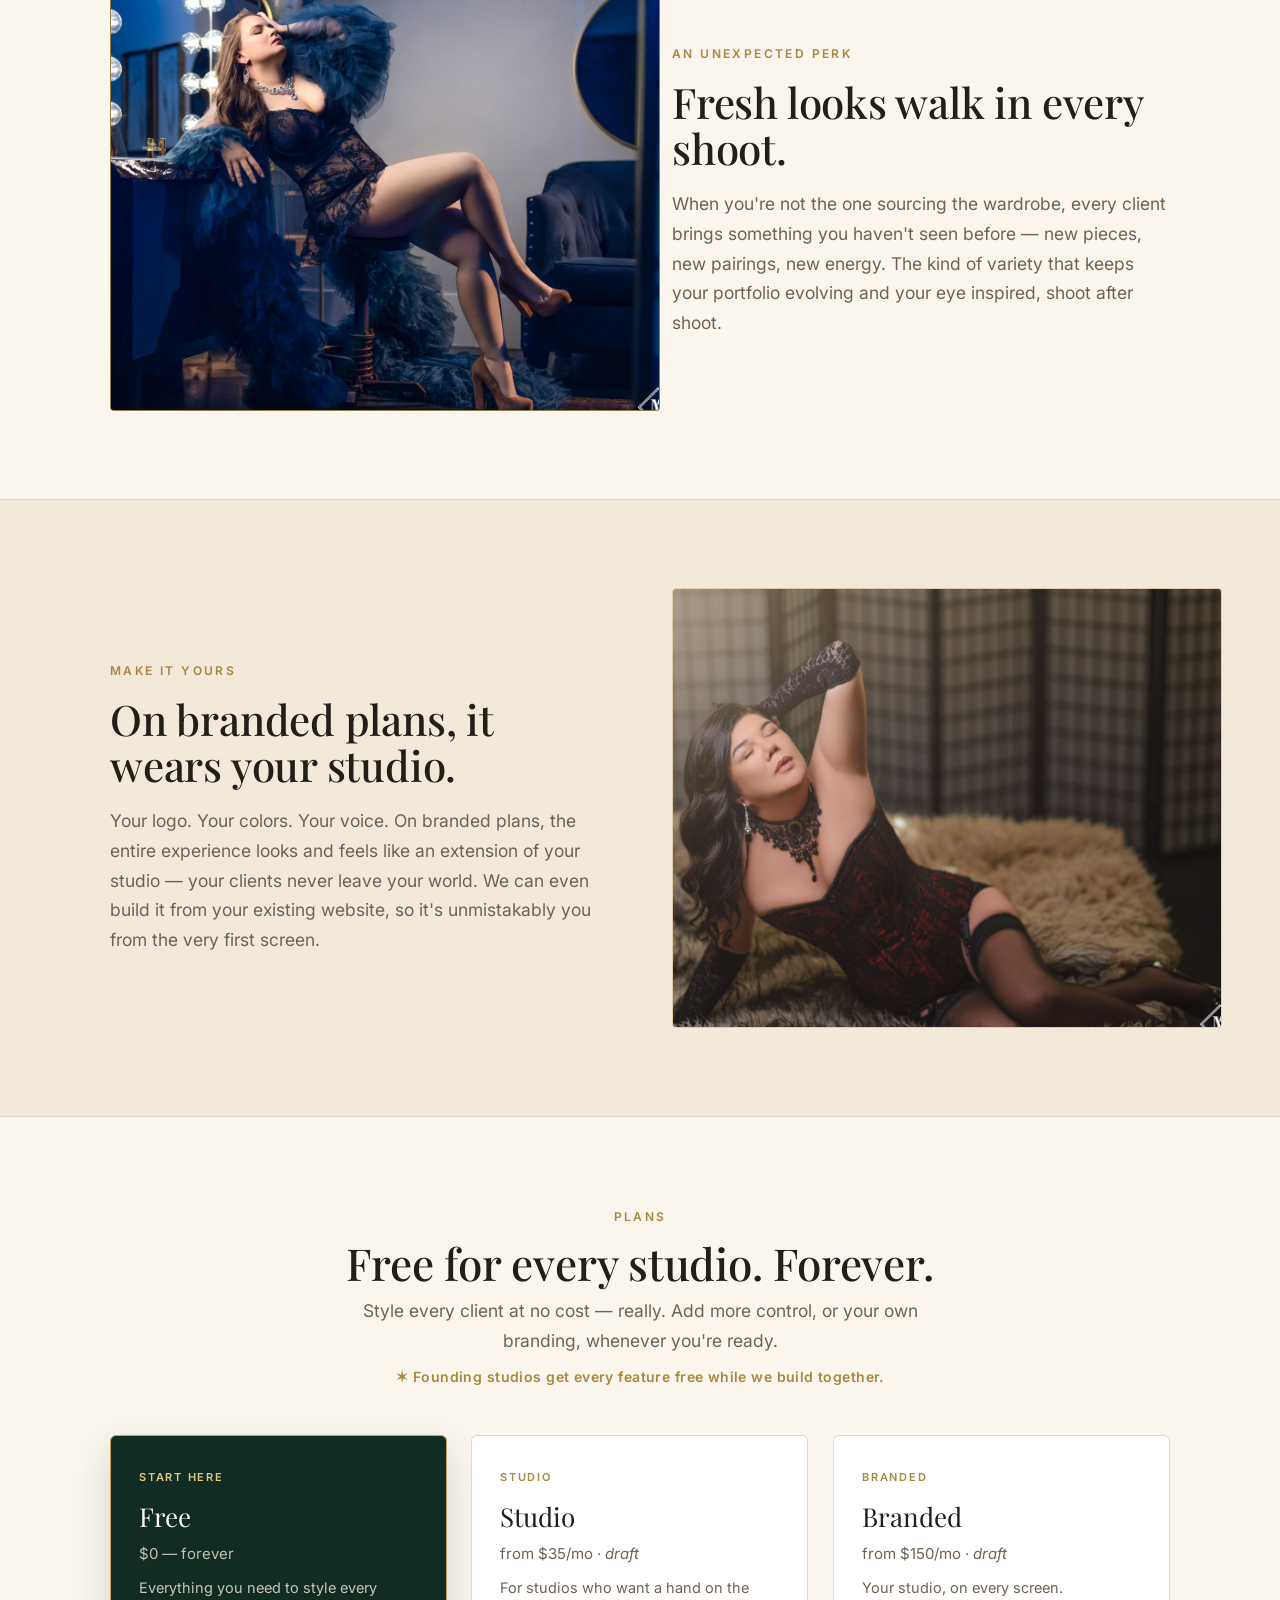
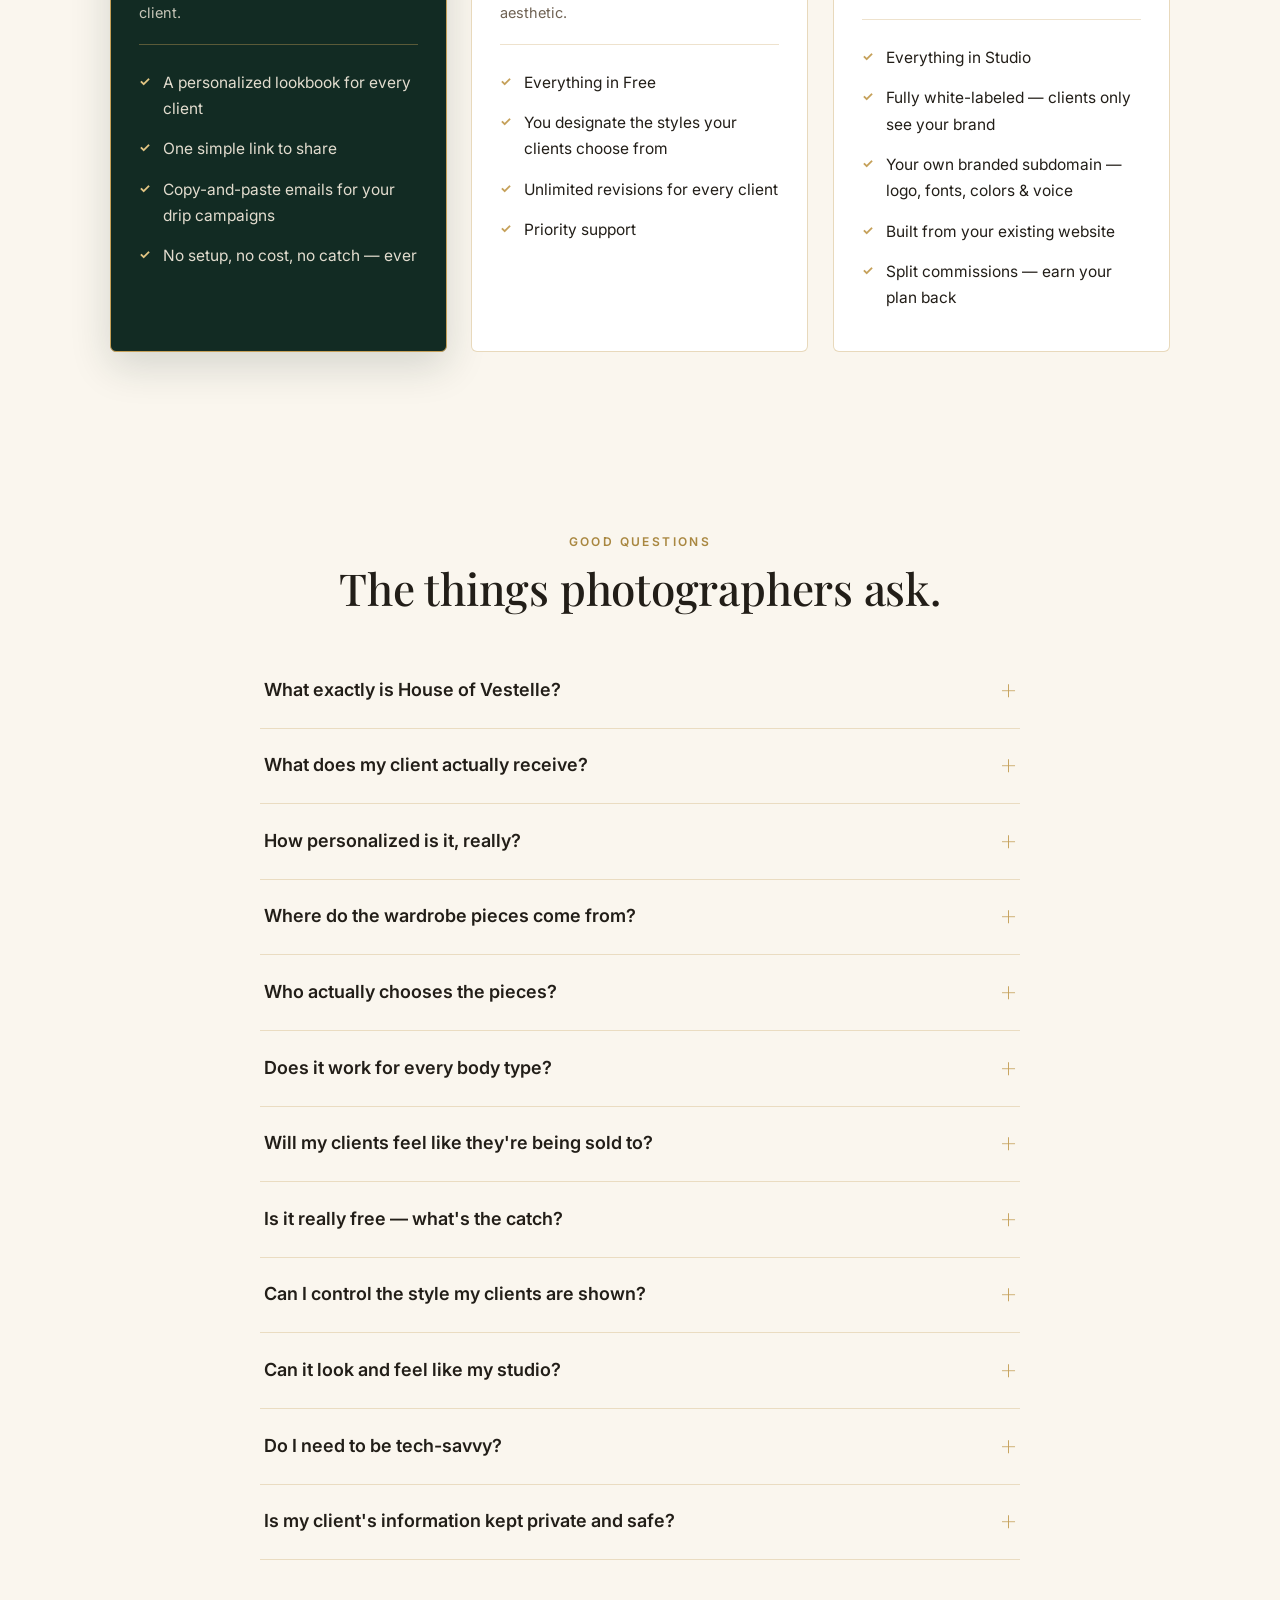
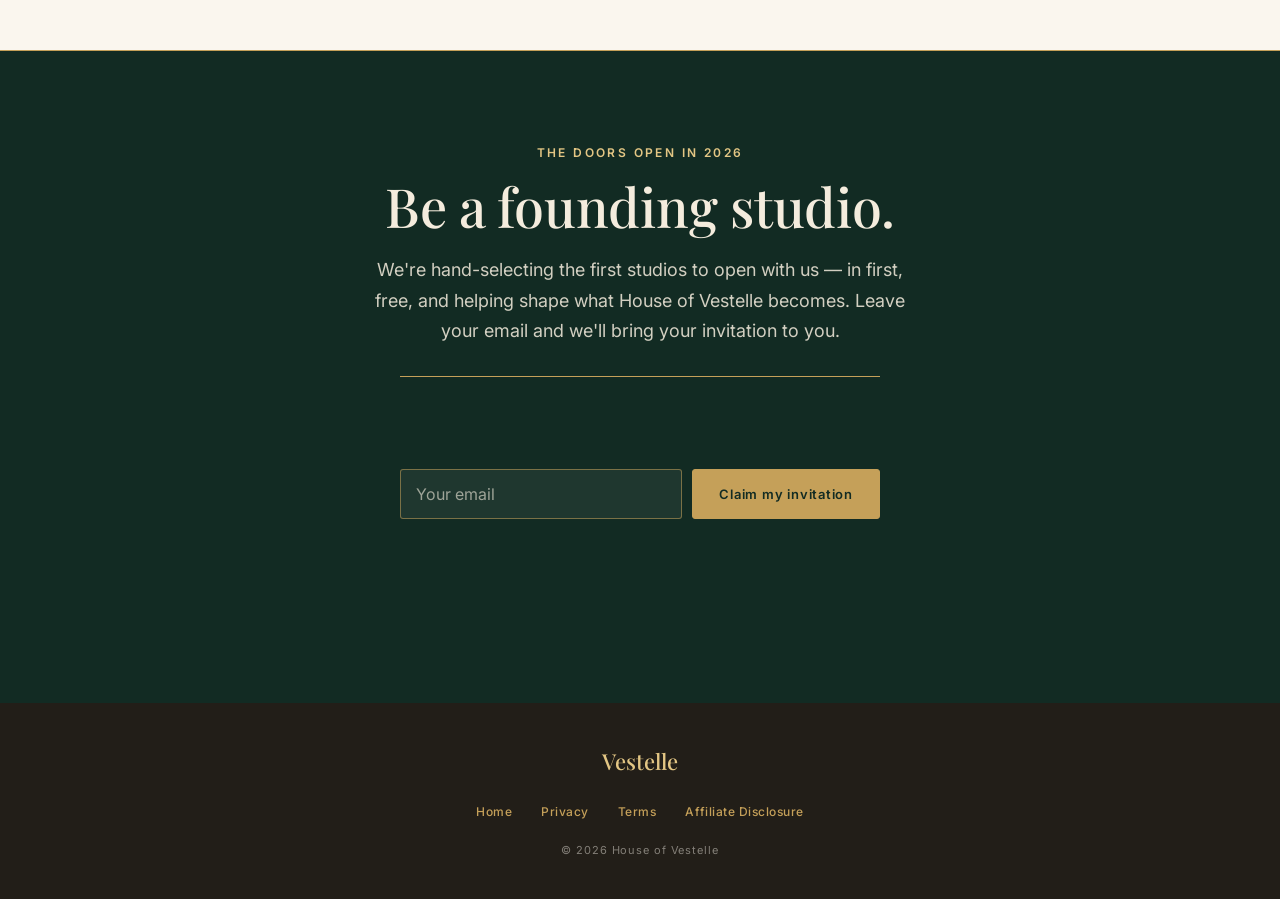
==== commit 1324c0c7: "Add fun on-brand /thank-you page; redirect both sign-up forms to it Co-Authored-By: Claude Fable 5 <" ====
--- a/for-photographers/index.html
+++ b/for-photographers/index.html
@@ -406,8 +406,8 @@
         var val = (input.value||'').trim();
         if(!val || !/^[^\s@]+@[^\s@]+\.[^\s@]+$/.test(val)){ input.focus(); input.style.borderColor = '#c2603f'; return; }
         var btn = form.querySelector('button'); btn.disabled = true; btn.textContent = 'One moment…';
-        if(FORM_ENDPOINT){ fetch(FORM_ENDPOINT,{method:'POST',headers:{'Accept':'application/json','Content-Type':'application/json'},body:JSON.stringify({email:val,source:'for-photographers'})}).catch(function(){}); }
-        form.closest('.form').classList.add('is-done');
+        if(FORM_ENDPOINT){ fetch(FORM_ENDPOINT,{method:'POST',headers:{'Accept':'application/json','Content-Type':'application/json'},keepalive:true,body:JSON.stringify({email:val,source:'for-photographers'})}).catch(function(){}); }
+        window.location.href = '/thank-you/';
       });
     });
     (function(){
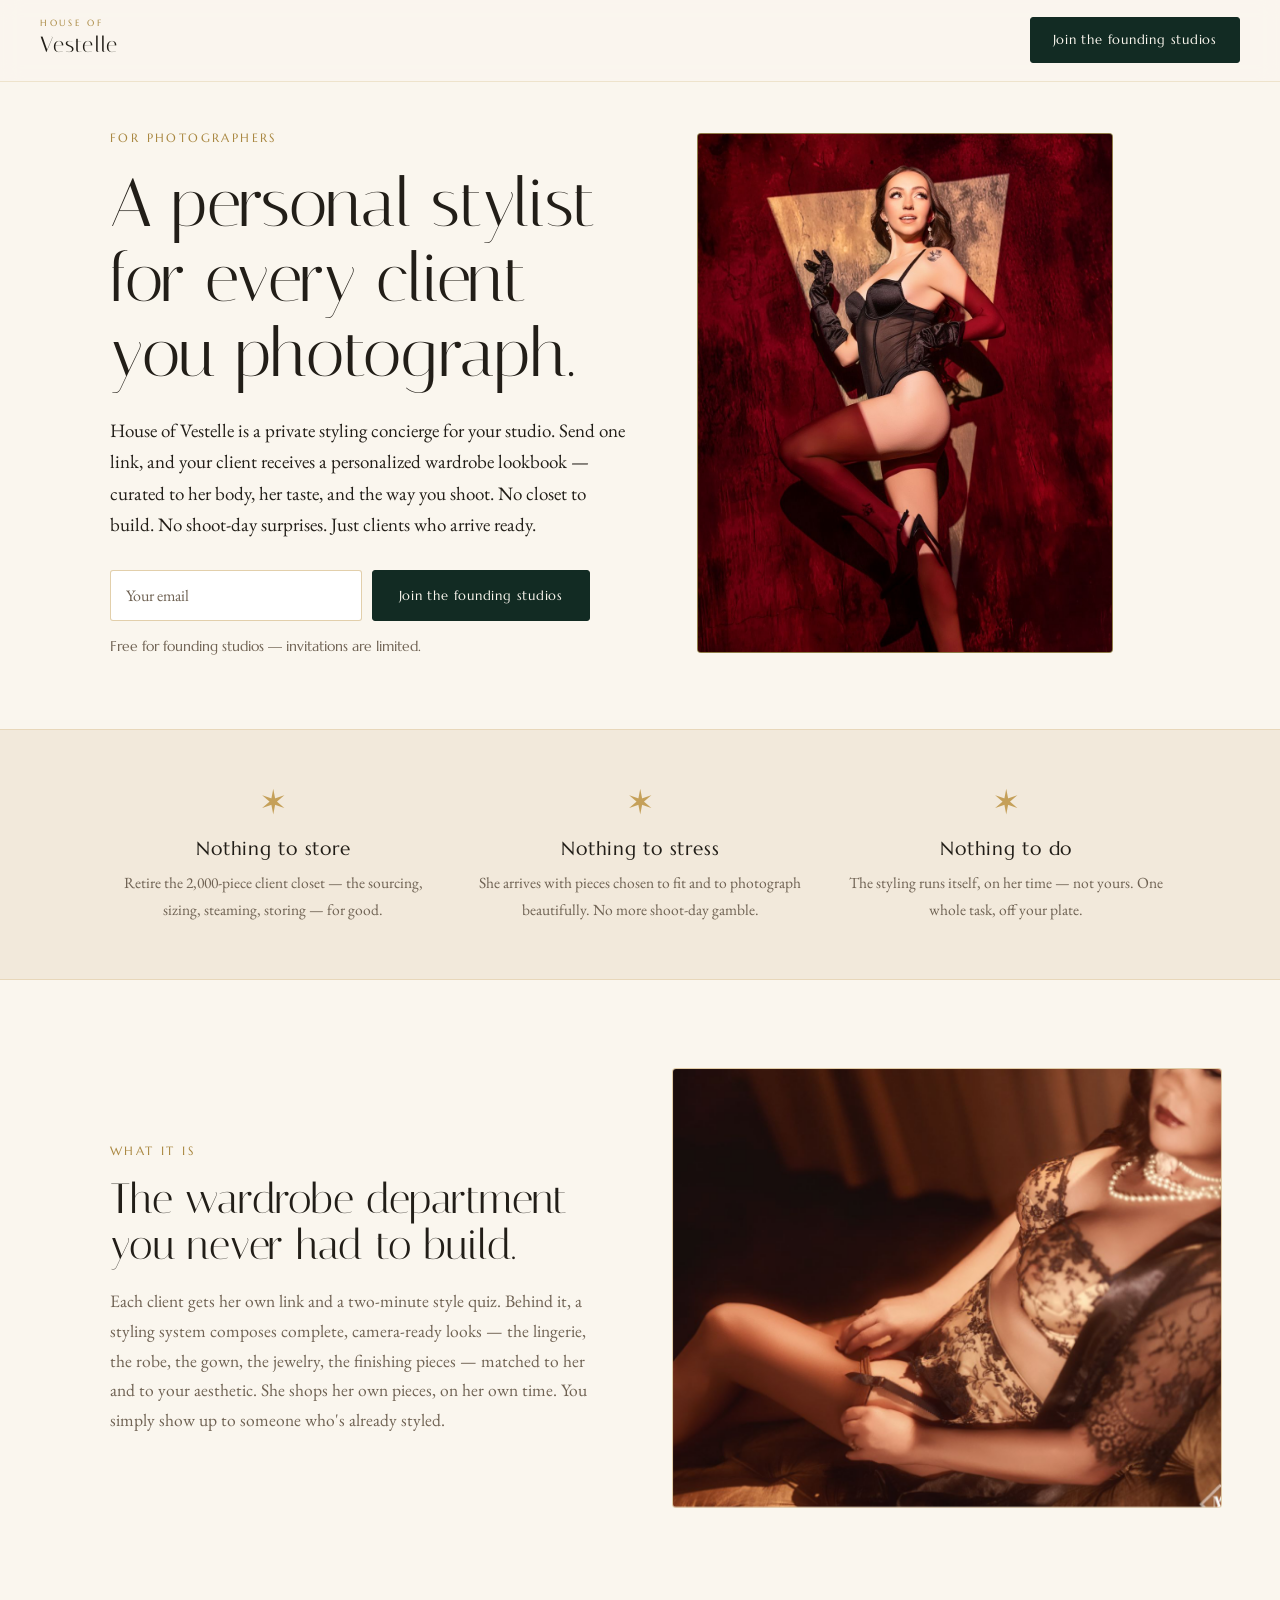
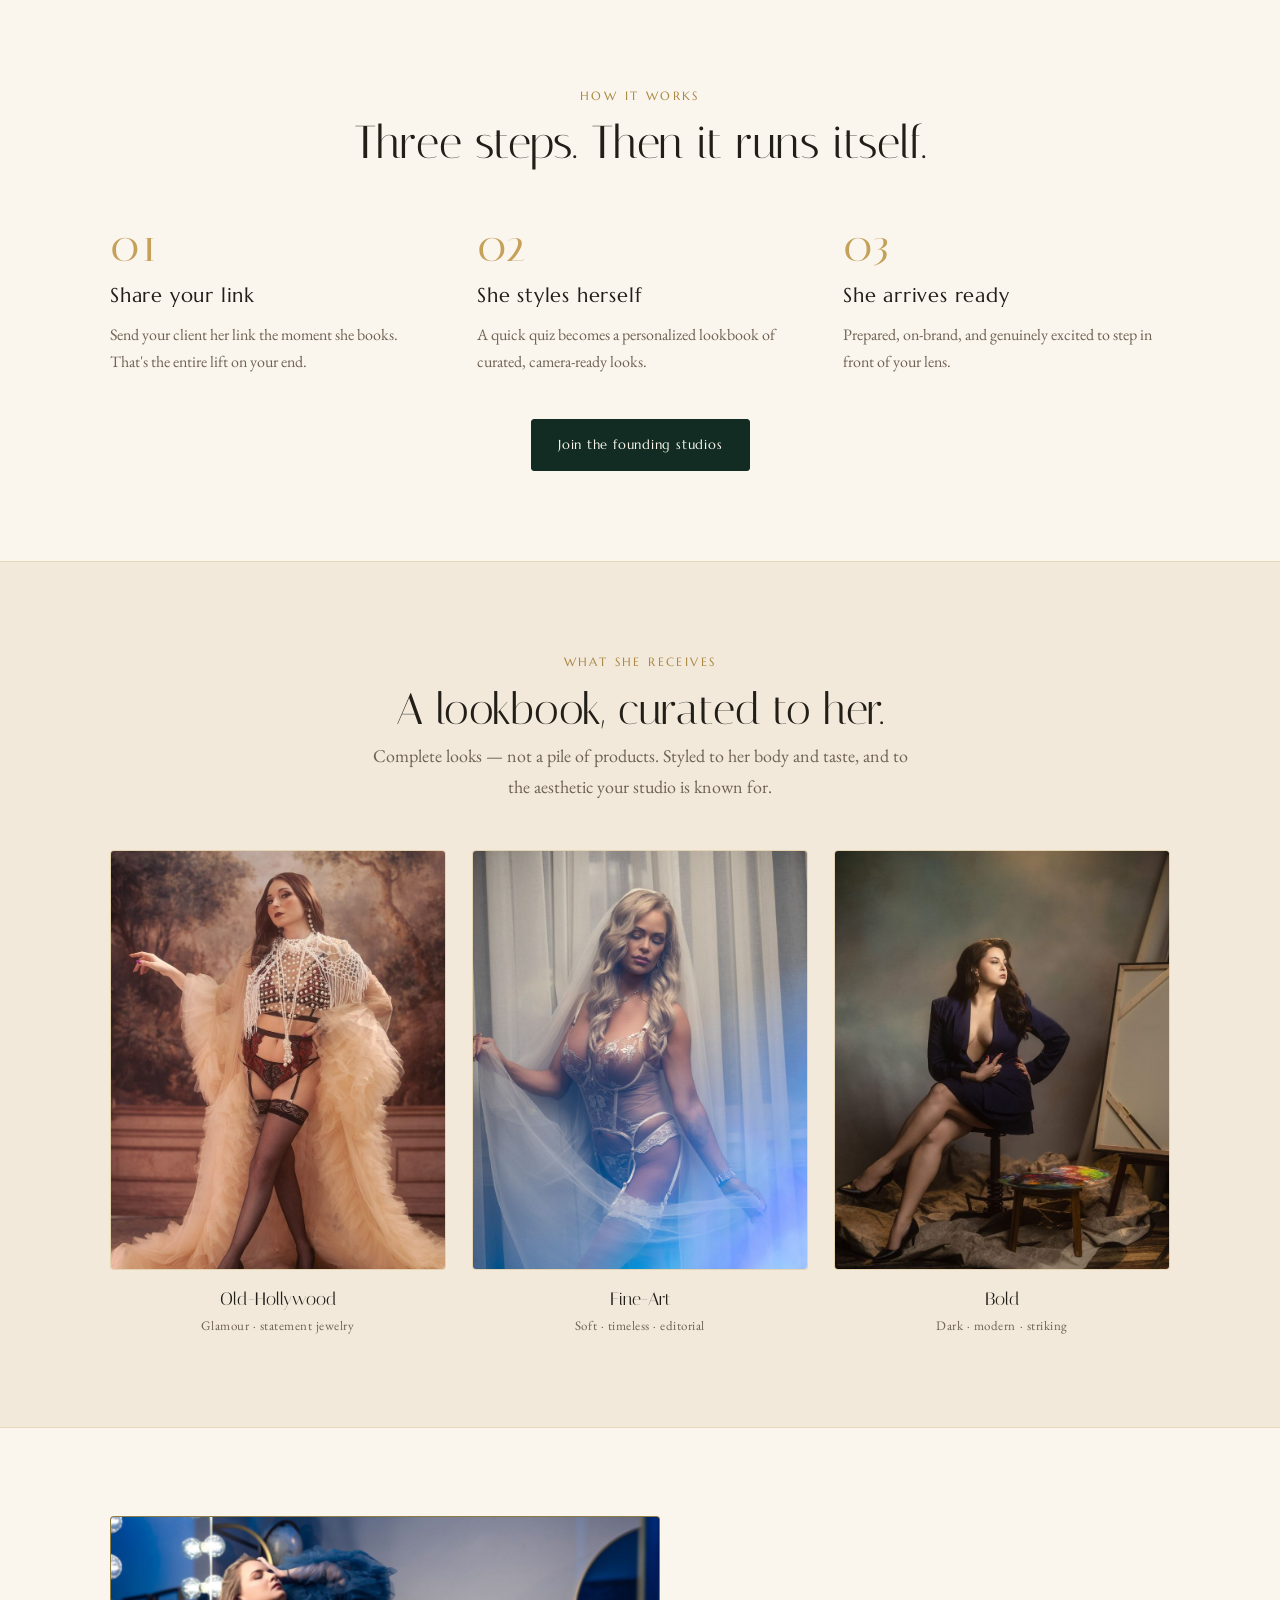
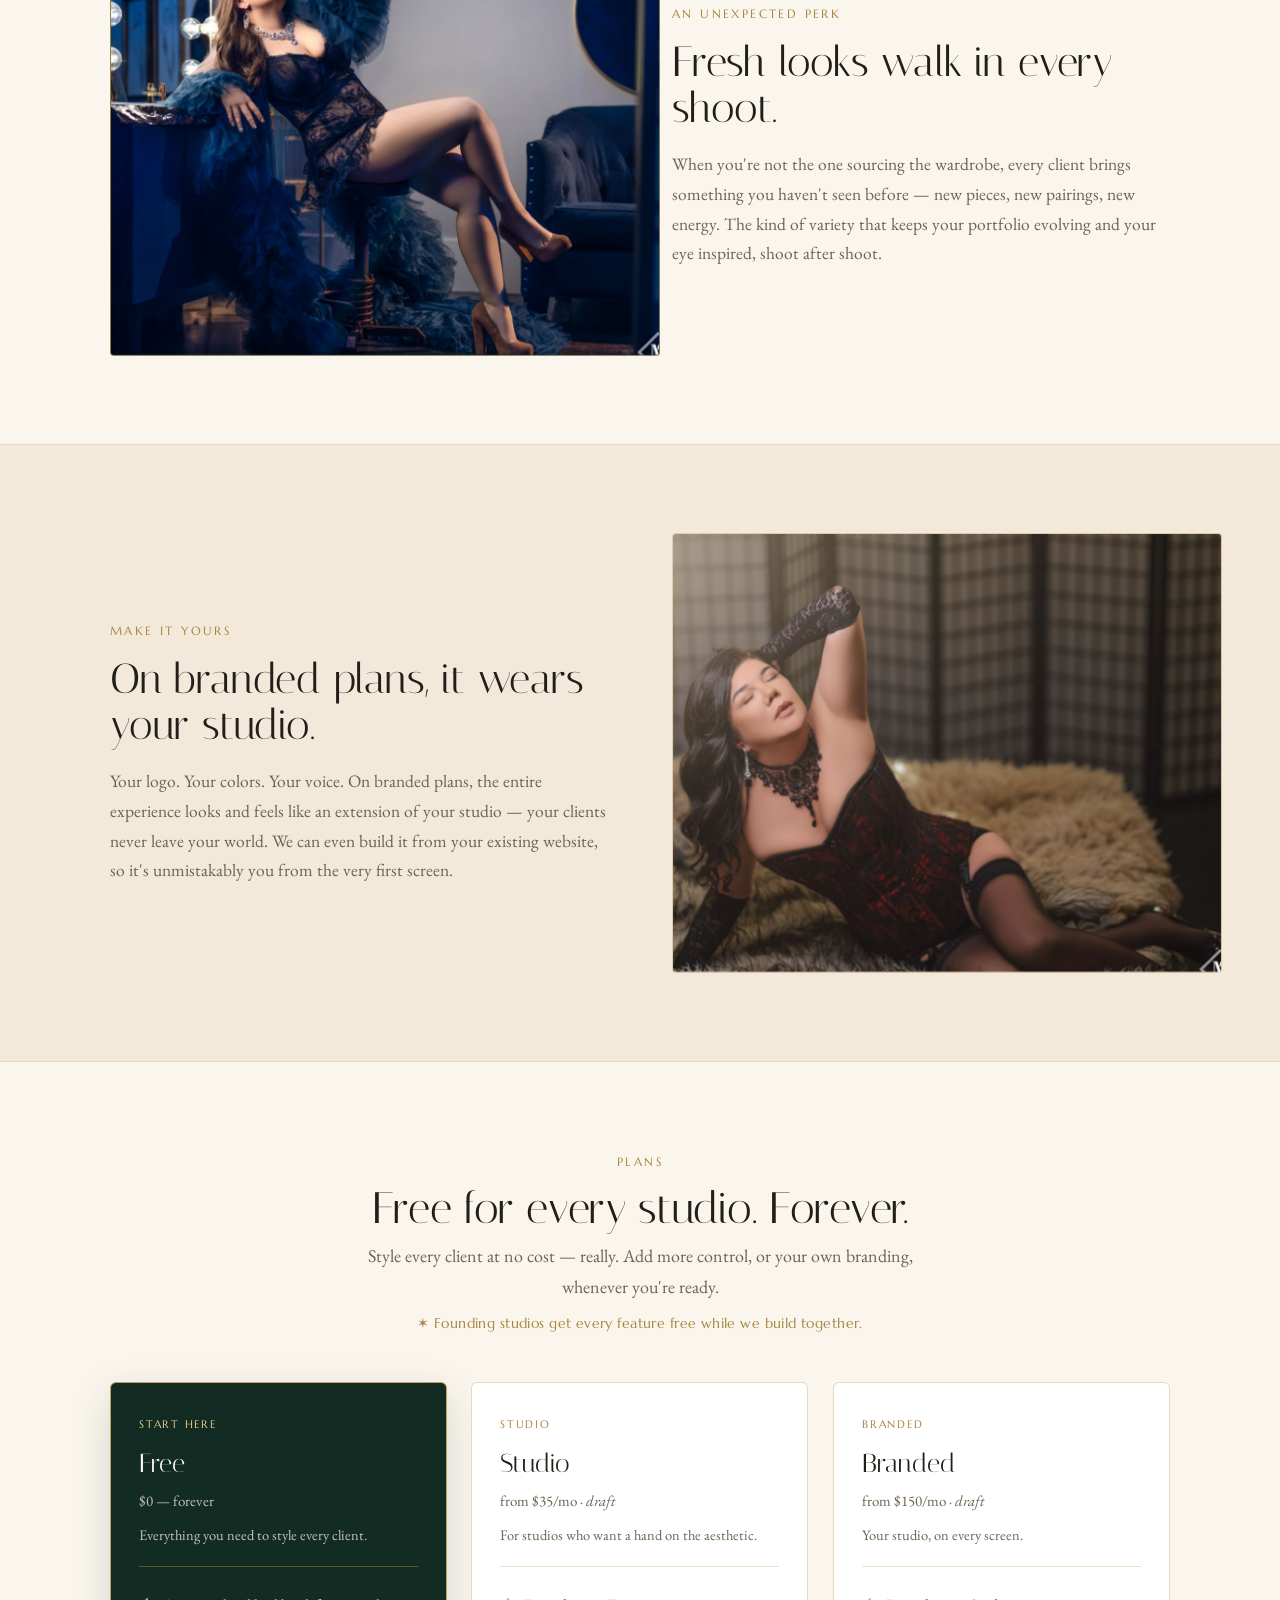
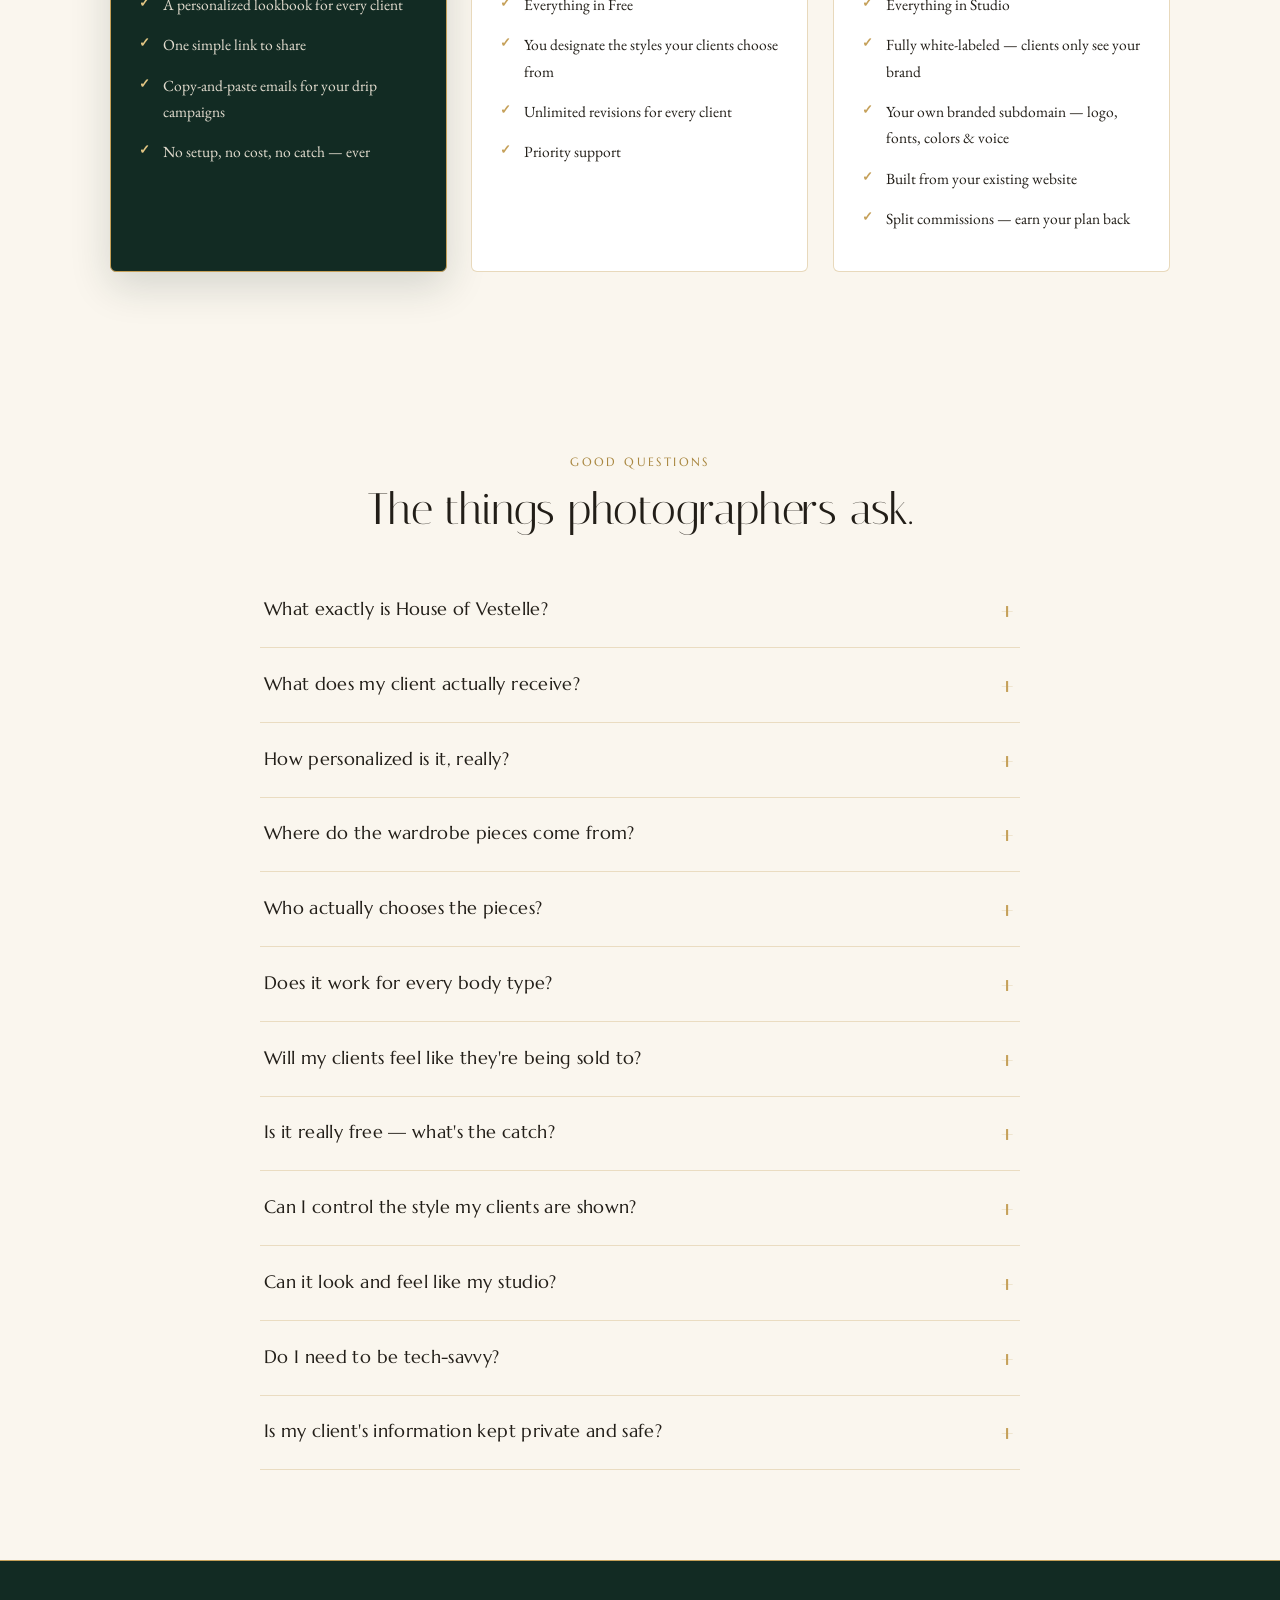
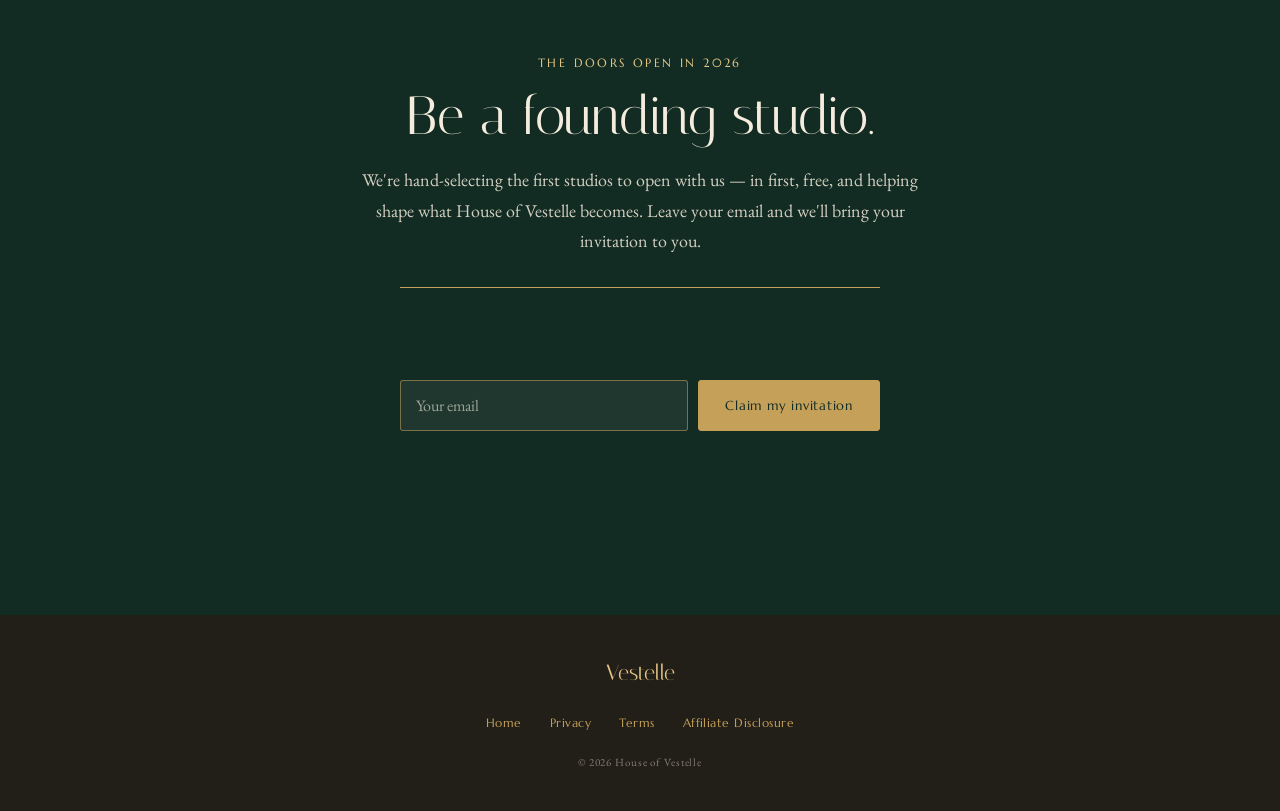
==== commit bf36d43d: "Production landing page + on-brand for-photographers + form fixes - index.html: rebuilt from coming-" ====
--- a/for-photographers/index.html
+++ b/for-photographers/index.html
@@ -5,7 +5,7 @@
 <meta name="viewport" content="width=device-width, initial-scale=1">
 <title>House of Vestelle — A Styling Concierge for Your Studio</title>
 <meta name="description" content="House of Vestelle gives every client you photograph a personal wardrobe stylist. Send one link; she arrives styled. No closet to build. Join the founding studios.">
-<meta name="robots" content="noindex">
+<meta name="robots" content="index, follow">
 <meta property="og:title" content="House of Vestelle — for photographers">
 <meta property="og:description" content="A personal stylist for every client you photograph. Join the founding studios.">
 <meta property="og:url" content="https://houseofvestelle.com/for-photographers/">
@@ -14,13 +14,14 @@
 <link rel="icon" type="image/png" href="/favicon.png">
 <link rel="preconnect" href="https://fonts.googleapis.com">
 <link rel="preconnect" href="https://fonts.gstatic.com" crossorigin>
-<link href="https://fonts.googleapis.com/css2?family=Playfair+Display:ital,wght@0,400..700;1,400..600&family=Inter:wght@300;400;500;600;700&display=swap" rel="stylesheet">
+<link href="https://fonts.googleapis.com/css2?family=Italiana&family=EB+Garamond:ital,wght@0,400..600;1,400..600&family=Marcellus&display=swap" rel="stylesheet">
 <style>
   :root{
     --ivory:#FAF6EE; --plaster:#F2E9DB; --ink:#221E18; --sub:#6F6253;
     --emerald:#122B23; --gold:#C5A059; --gold-lo:#A98740; --gold-hi:#E3C684; --blush:#E7CFC4;
-    --serif:'Playfair Display',Georgia,serif;
-    --sans:'Inter',-apple-system,BlinkMacSystemFont,'Segoe UI',sans-serif;
+    --serif:'Italiana',Georgia,serif;
+    --sans:'EB Garamond',Georgia,serif;
+    --accent:'Marcellus',Georgia,serif;
   }
   *{ margin:0; padding:0; box-sizing:border-box; }
   html{ -webkit-text-size-adjust:100%; scroll-behavior:smooth; scroll-padding-top:78px; }
@@ -185,6 +186,17 @@
     nav.bar{ padding:14px 24px; } nav.bar .hide{ display:none; }
   }
   @media (max-width:520px){ form.js-signup{ flex-direction:column; } form.js-signup button{ width:100%; padding:14px; } }
+
+  /* ---- Orangerie brand-font alignment (Italiana / EB Garamond / Marcellus) ---- */
+  h1,h2{ font-weight:400; }                       /* Italiana ships one weight */
+  body{ font-size:18px; }                          /* EB Garamond reads smaller than Inter */
+  .eyebrow, .btn, .tier .tag, nav.bar .wm b, footer nav a, .photo .lab, .micro, .plans .note{
+    font-family:var(--accent); font-weight:400;
+  }
+  h3, .step h3, .values h3{ font-family:var(--accent); font-weight:400; letter-spacing:0.04em; }
+  summary{ font-family:var(--accent); font-weight:400; font-size:17.5px; letter-spacing:0.02em; }
+  .thanks span{ font-family:var(--sans); }
+  nav.bar .wm{ font-family:var(--serif); letter-spacing:0.05em; }
 </style>
 </head>
 <body>
@@ -398,7 +410,9 @@
   </footer>
 
   <script>
-    const FORM_ENDPOINT = ""; // paste a Formspree endpoint here to collect sign-ups for real
+    // Founding-studio sign-ups → our own catcher (api/subscribe.js) → GoHighLevel,
+    // tagged HOV + HOV-photographer. Same origin, no CORS.
+    const FORM_ENDPOINT = "/api/subscribe";
     document.querySelectorAll('form.js-signup').forEach(function(form){
       form.addEventListener('submit', function(e){
         e.preventDefault();
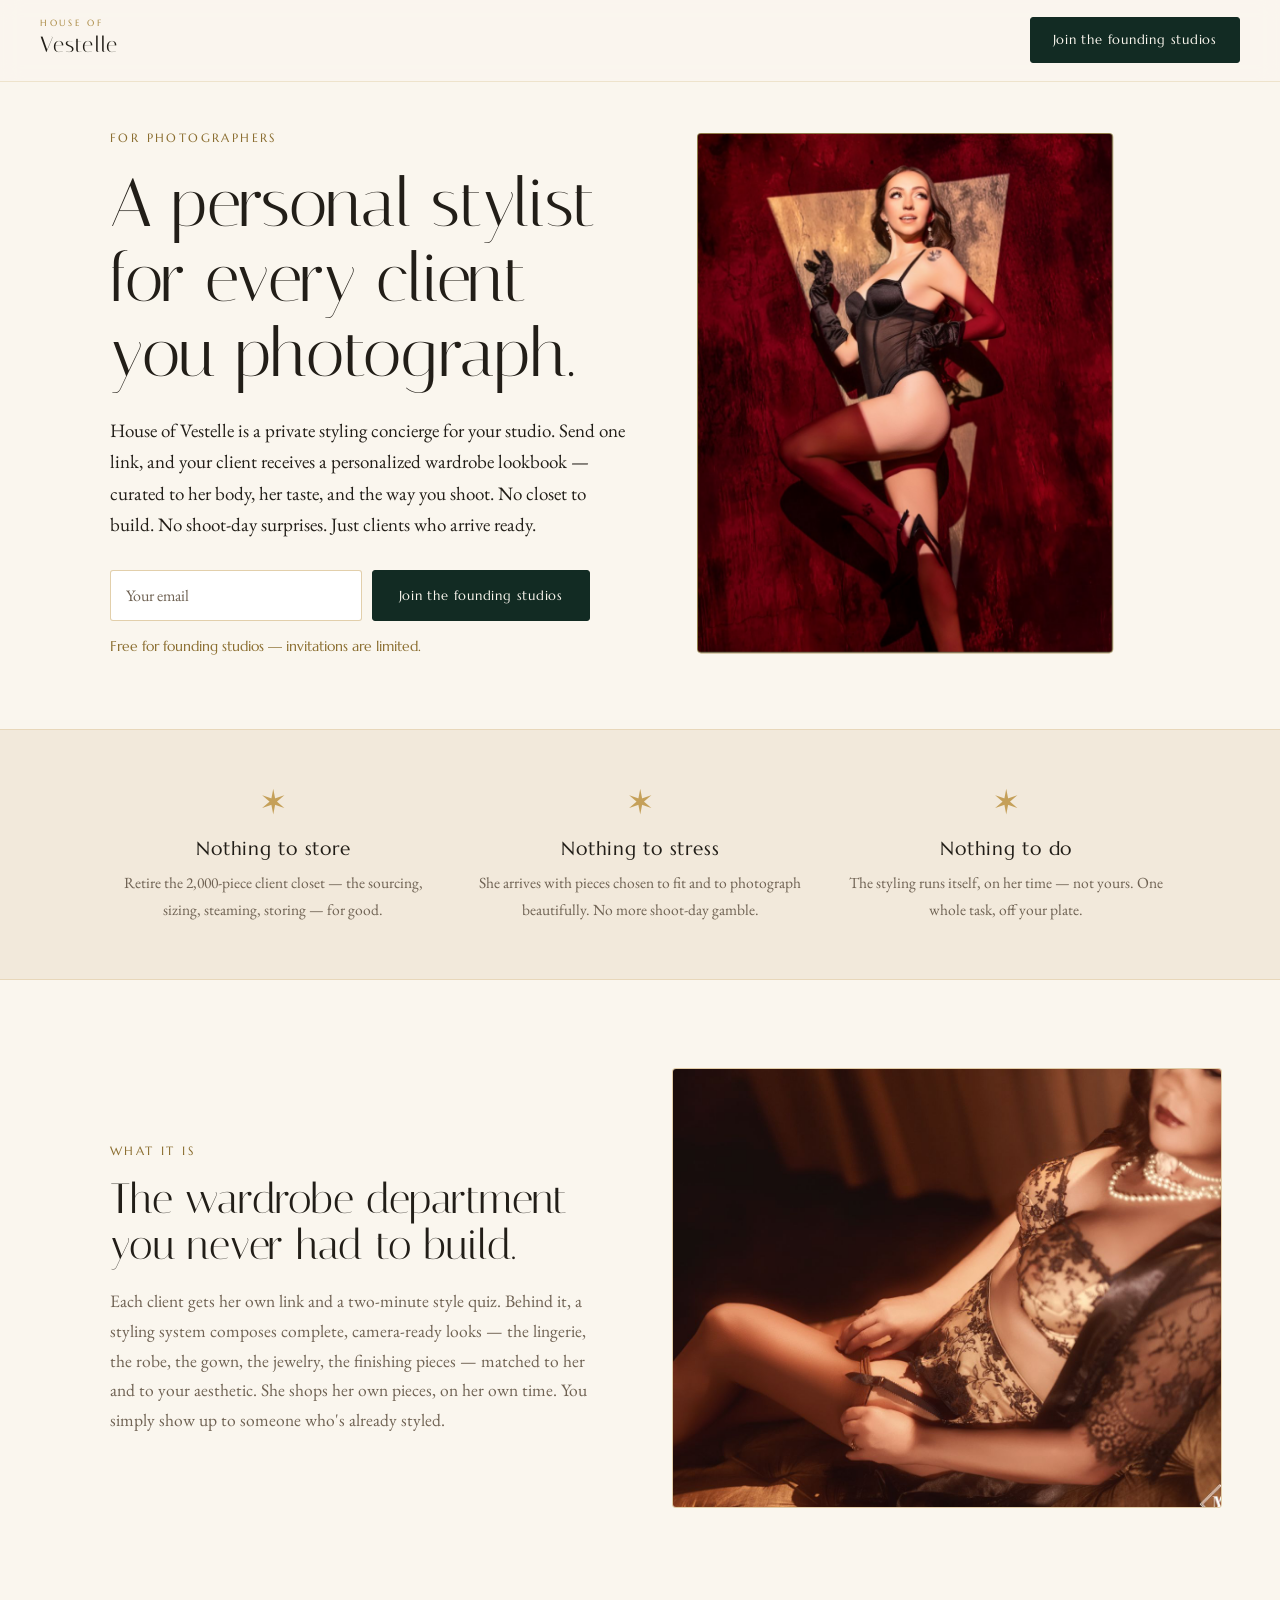
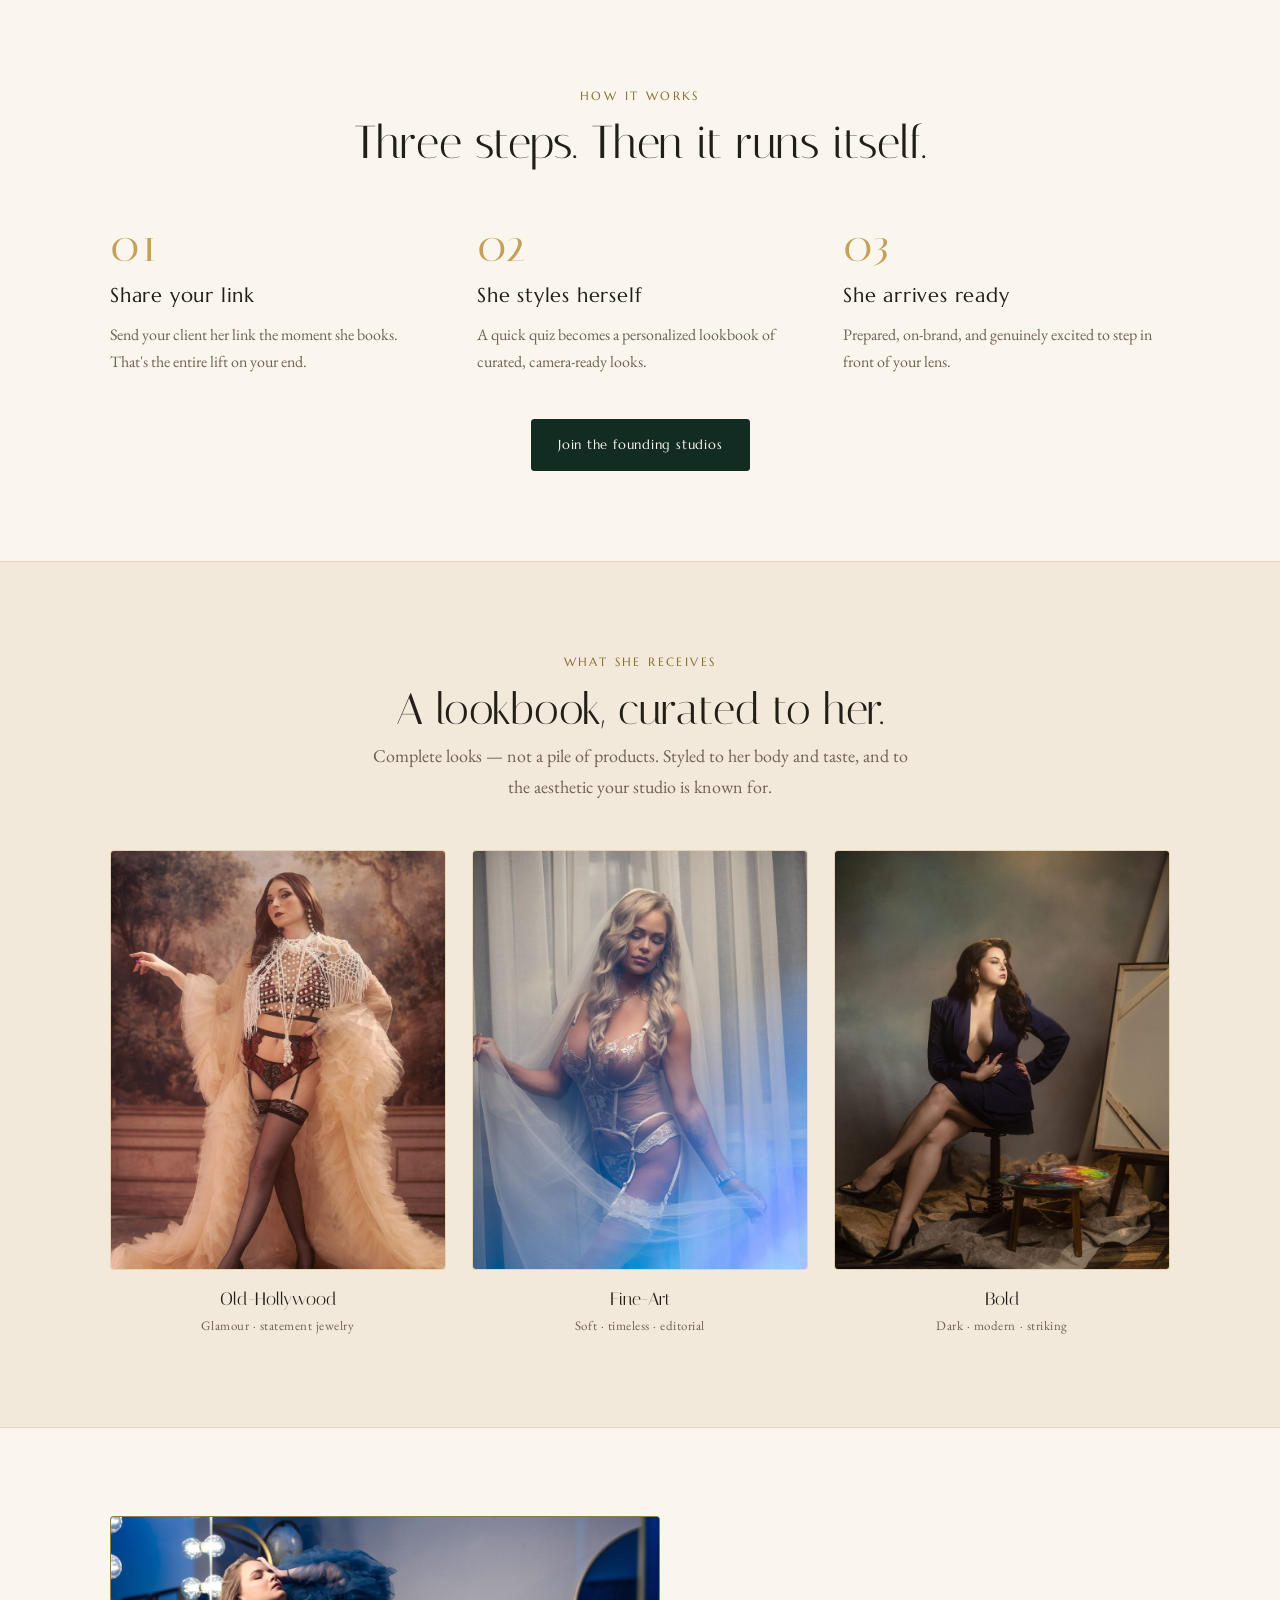
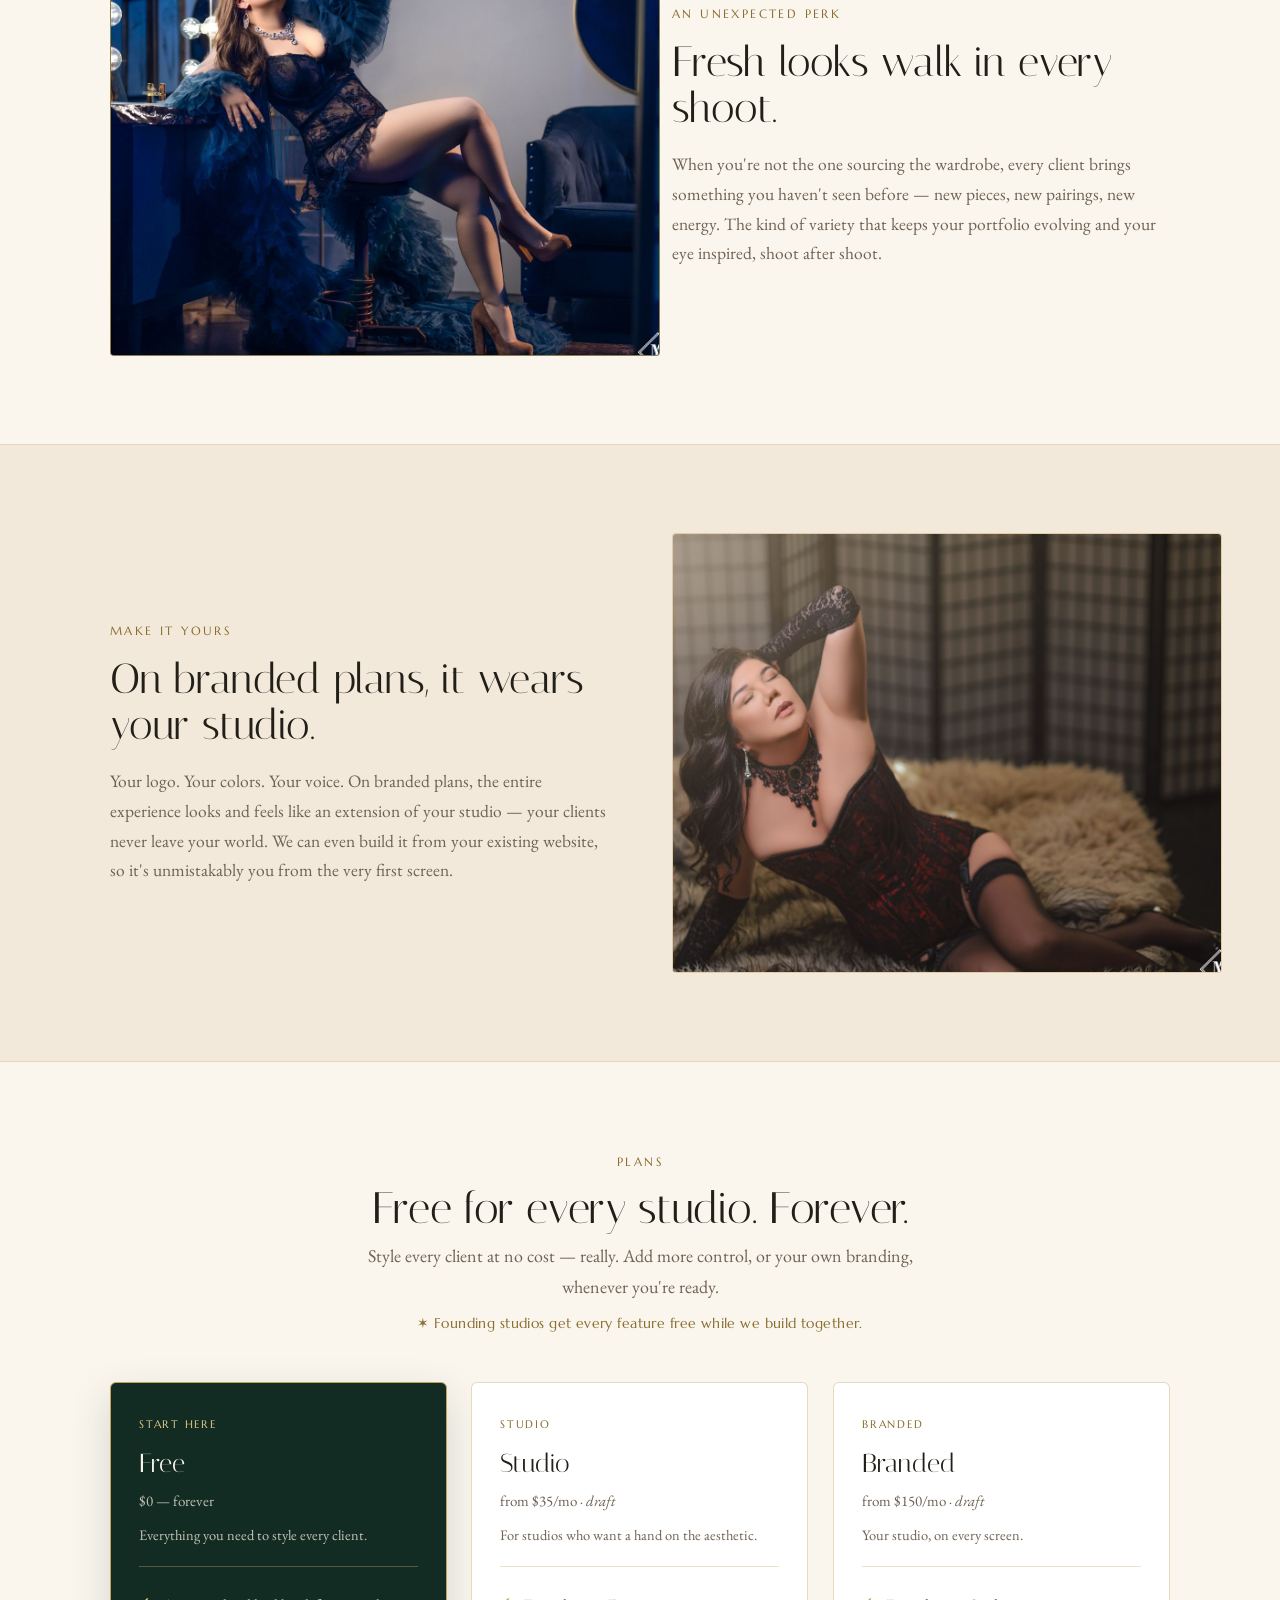
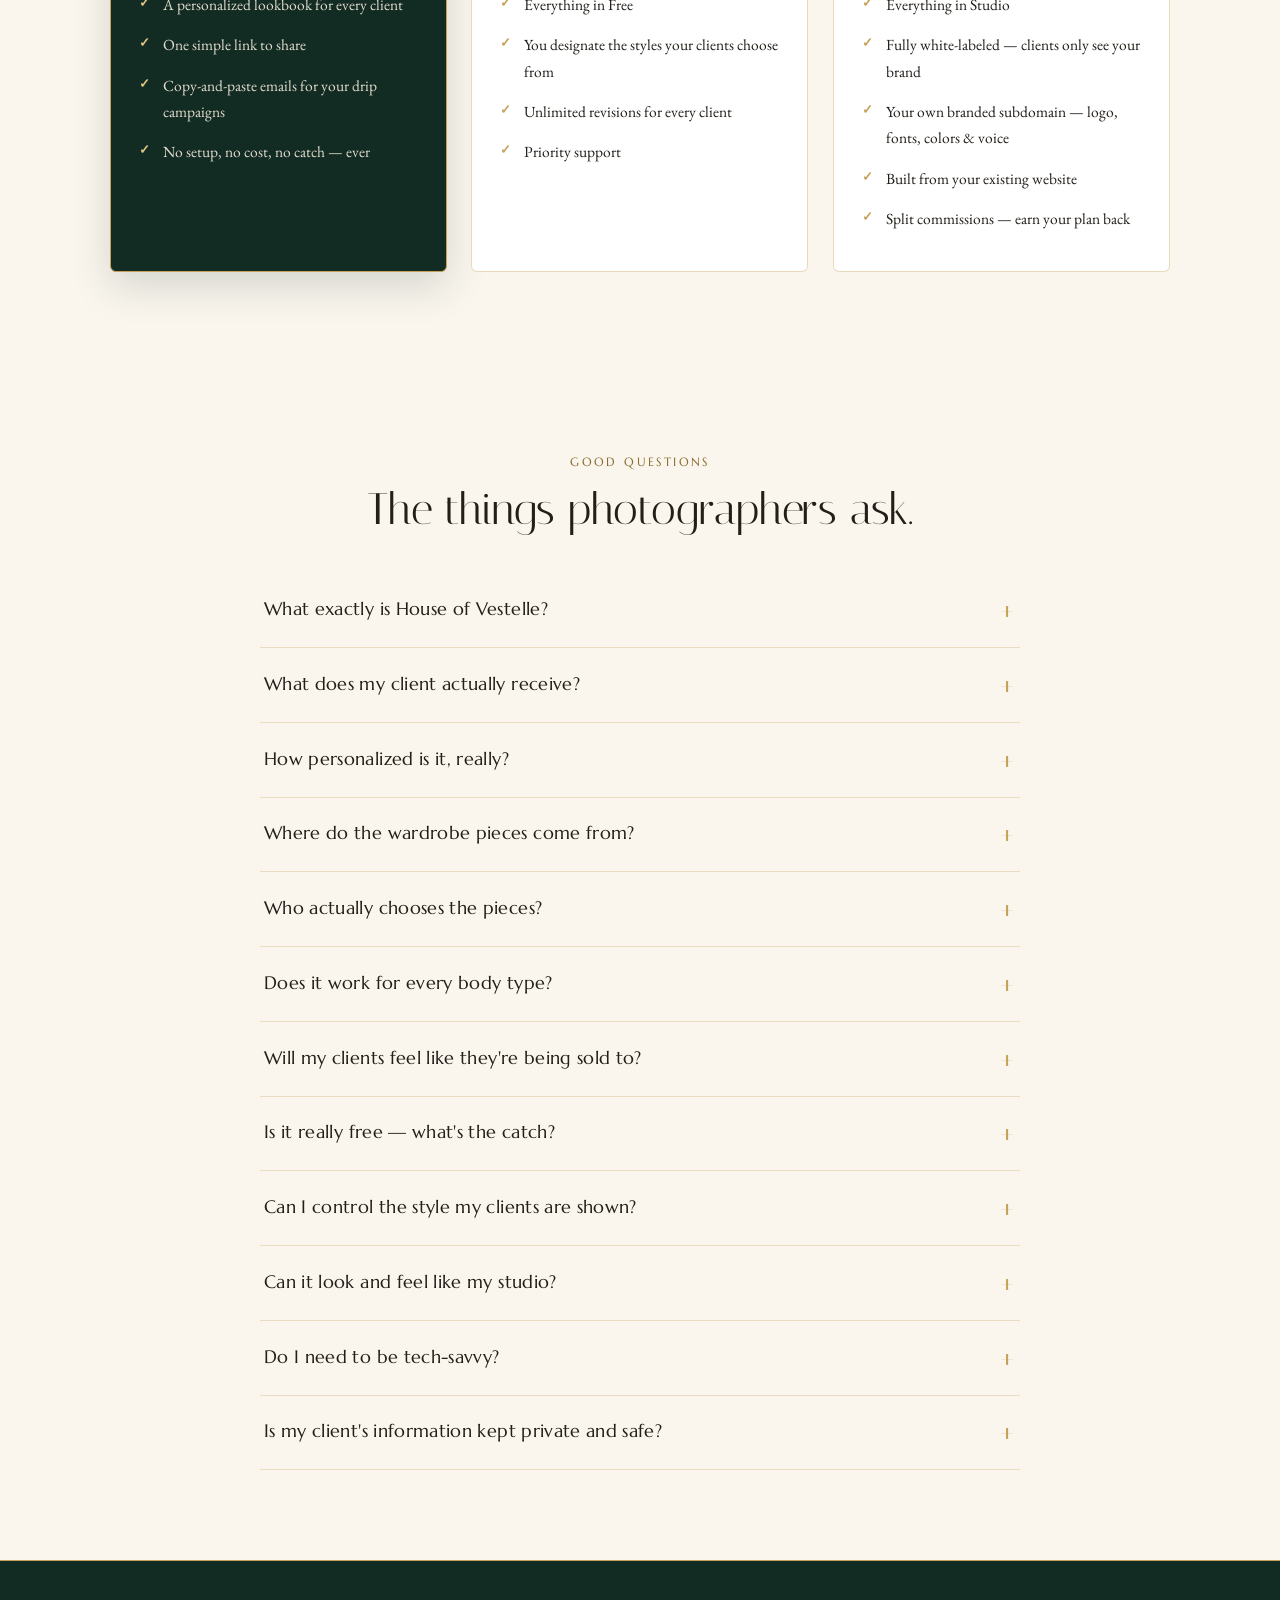
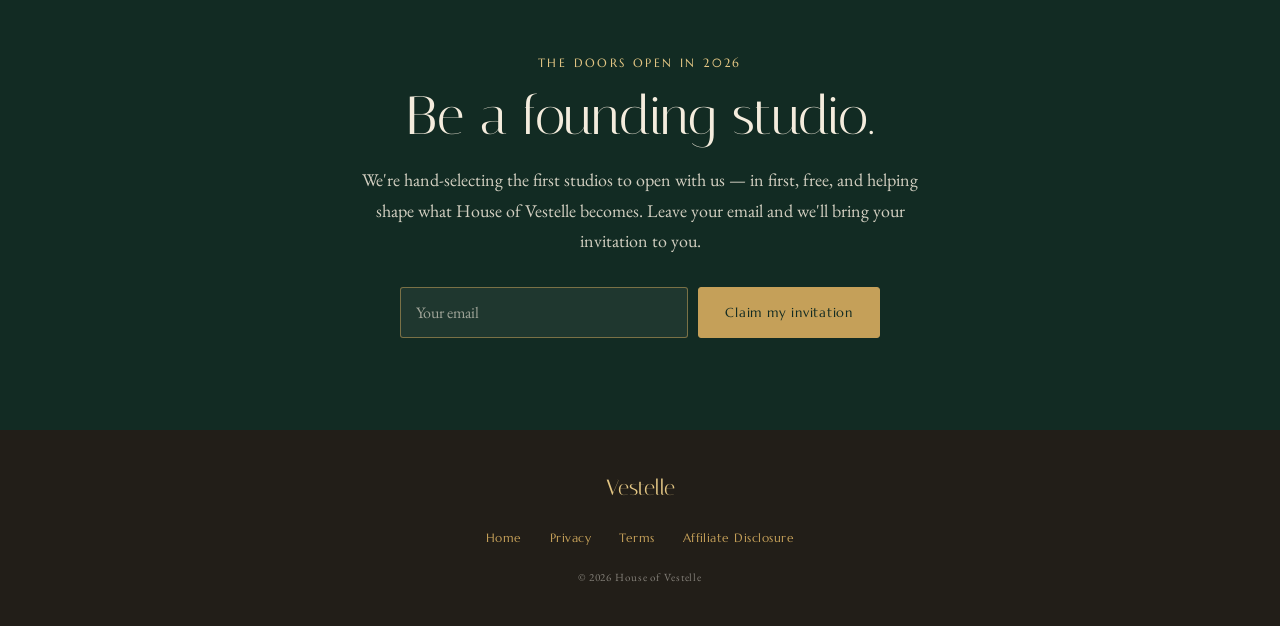
==== commit 9d65d2a9: "Review-panel fixes: form hygiene, a11y, iOS consistency - for-photographers: fix .form.em-cta class " ====
--- a/for-photographers/index.html
+++ b/for-photographers/index.html
@@ -194,6 +194,9 @@
     font-family:var(--accent); font-weight:400;
   }
   h3, .step h3, .values h3{ font-family:var(--accent); font-weight:400; letter-spacing:0.04em; }
+  /* WCAG AA: small gold labels on light grounds need a deeper gold-ink */
+  .eyebrow, .tier .tag, .plans .note, .micro{ color:#8A6D2F; }
+  .em-cta .eyebrow{ color:var(--gold-hi); }
   summary{ font-family:var(--accent); font-weight:400; font-size:17.5px; letter-spacing:0.02em; }
   .thanks span{ font-family:var(--sans); }
   nav.bar .wm{ font-family:var(--serif); letter-spacing:0.05em; }
@@ -388,7 +391,7 @@
       <div class="eyebrow">The doors open in 2026</div>
       <h2>Be a founding studio.</h2>
       <p>We're hand-selecting the first studios to open with us — in first, free, and helping shape what House of Vestelle becomes. Leave your email and we'll bring your invitation to you.</p>
-      <div class="form em-cta">
+      <div class="form">
         <form class="js-signup" novalidate>
           <input type="email" placeholder="Your email" autocomplete="email" aria-label="Your email" required>
           <button class="btn gold" type="submit">Claim my invitation</button>
@@ -414,13 +417,26 @@
     // tagged HOV + HOV-photographer. Same origin, no CORS.
     const FORM_ENDPOINT = "/api/subscribe";
     document.querySelectorAll('form.js-signup').forEach(function(form){
+      // honeypot: humans never see or fill this
+      var hp = document.createElement('input');
+      hp.type = 'text'; hp.name = 'company'; hp.tabIndex = -1;
+      hp.autocomplete = 'off'; hp.setAttribute('aria-hidden','true');
+      hp.style.cssText = 'position:absolute;left:-9999px;height:0;width:0;border:0;padding:0;';
+      form.appendChild(hp);
+      // accessible error line (announced to screen readers, cleared on typing)
+      var err = document.createElement('p');
+      err.className = 'micro'; err.setAttribute('role','status'); err.setAttribute('aria-live','polite');
+      err.style.cssText = 'display:none;color:#a4452e;margin-top:10px;';
+      err.textContent = 'Please enter a valid email address.';
+      form.insertAdjacentElement('afterend', err);
+      var input = form.querySelector('input[type=email]');
+      input.addEventListener('input', function(){ input.style.borderColor = ''; err.style.display = 'none'; });
       form.addEventListener('submit', function(e){
         e.preventDefault();
-        var input = form.querySelector('input[type=email]');
         var val = (input.value||'').trim();
-        if(!val || !/^[^\s@]+@[^\s@]+\.[^\s@]+$/.test(val)){ input.focus(); input.style.borderColor = '#c2603f'; return; }
+        if(!val || !/^[^\s@]+@[^\s@]+\.[^\s@]+$/.test(val)){ input.focus(); input.style.borderColor = '#c2603f'; err.style.display = 'block'; return; }
         var btn = form.querySelector('button'); btn.disabled = true; btn.textContent = 'One moment…';
-        if(FORM_ENDPOINT){ fetch(FORM_ENDPOINT,{method:'POST',headers:{'Accept':'application/json','Content-Type':'application/json'},keepalive:true,body:JSON.stringify({email:val,source:'for-photographers'})}).catch(function(){}); }
+        if(FORM_ENDPOINT){ fetch(FORM_ENDPOINT,{method:'POST',headers:{'Accept':'application/json','Content-Type':'application/json'},keepalive:true,body:JSON.stringify({email:val,source:'for-photographers',company:hp.value})}).catch(function(){}); }
         window.location.href = '/thank-you/';
       });
     });
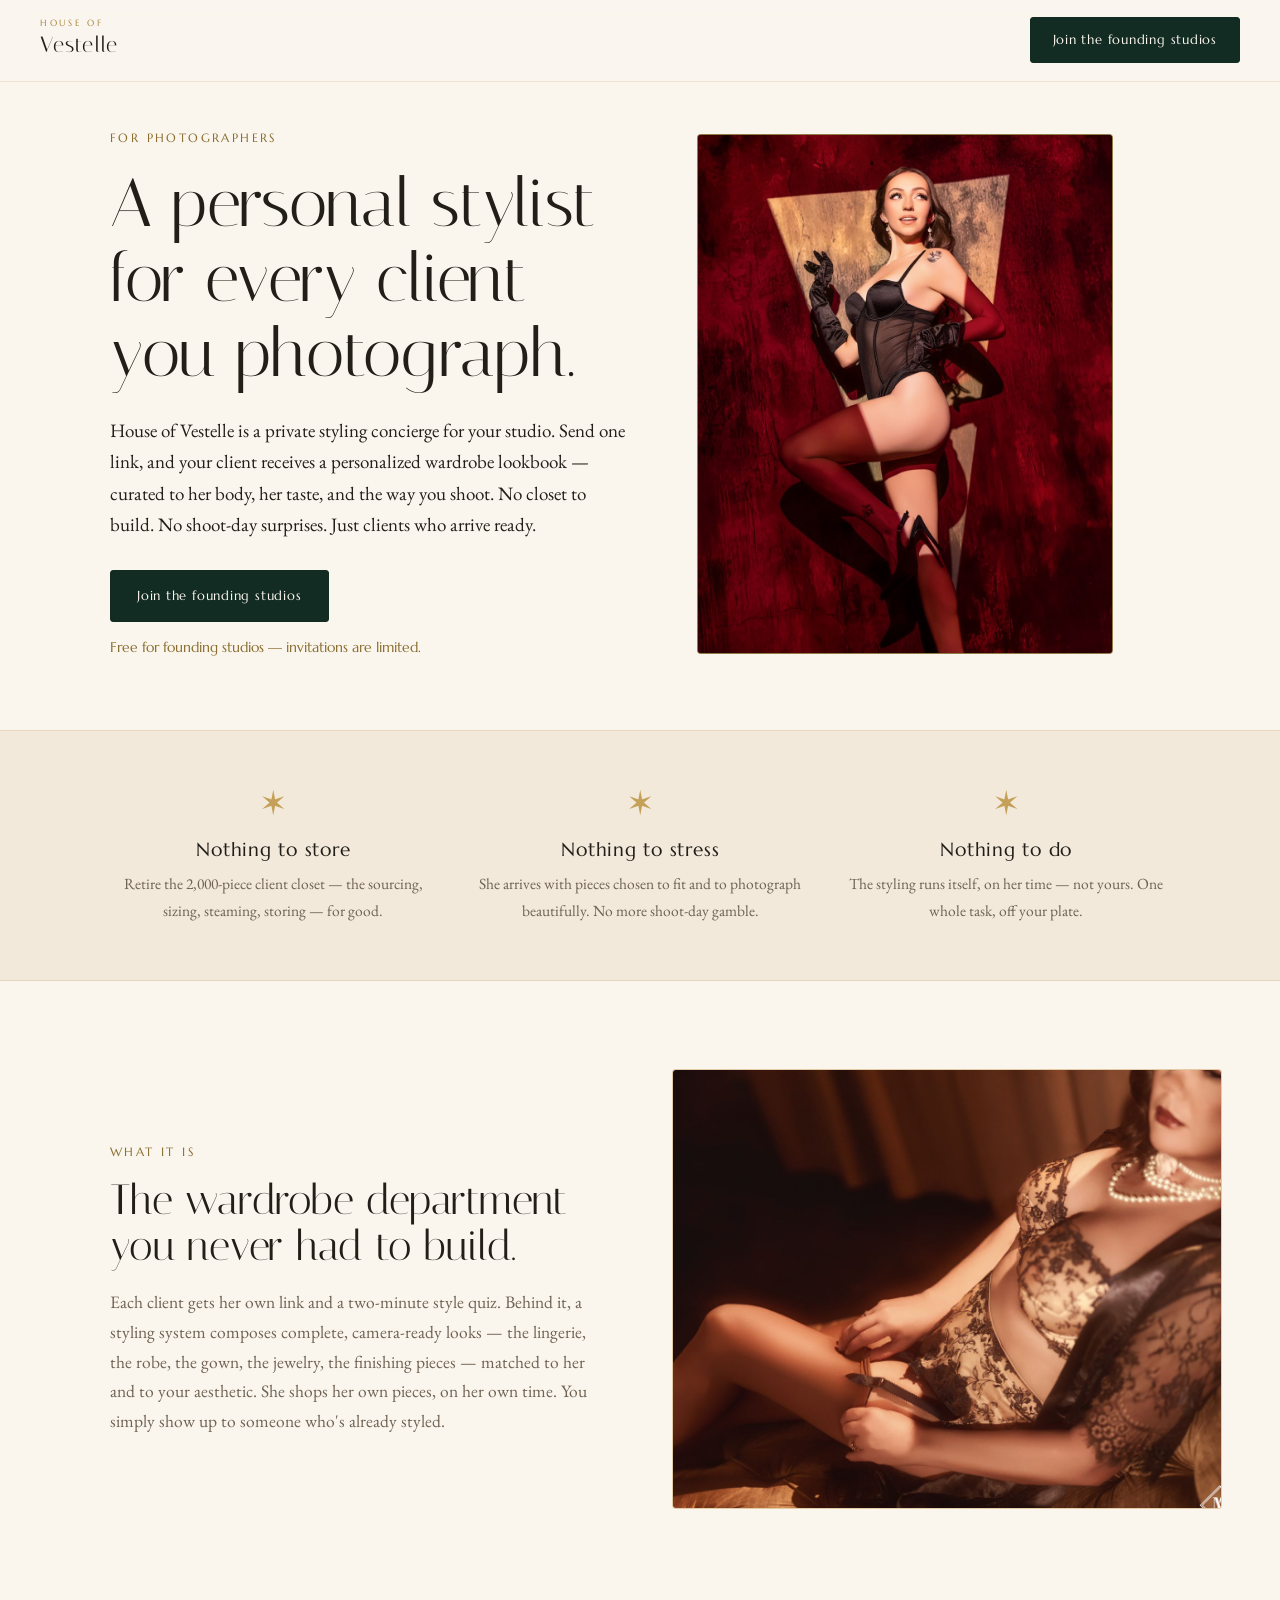
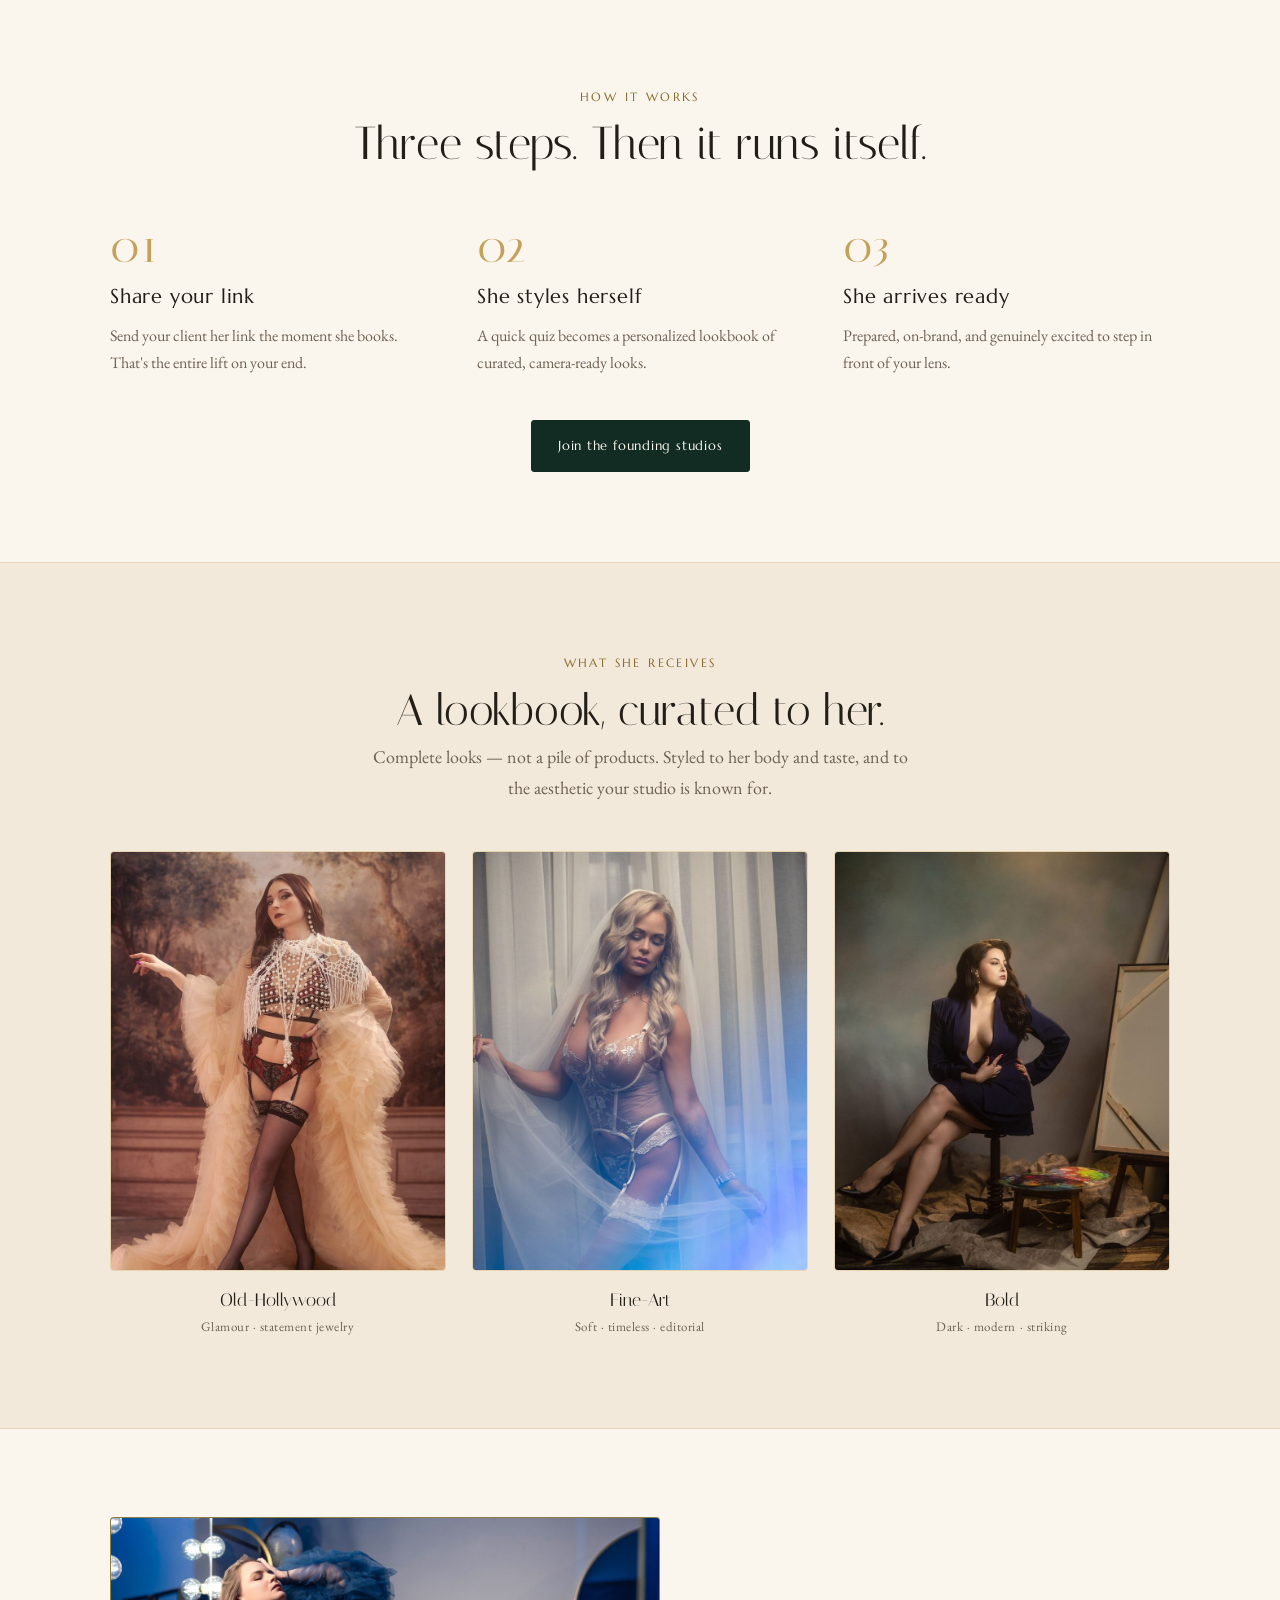
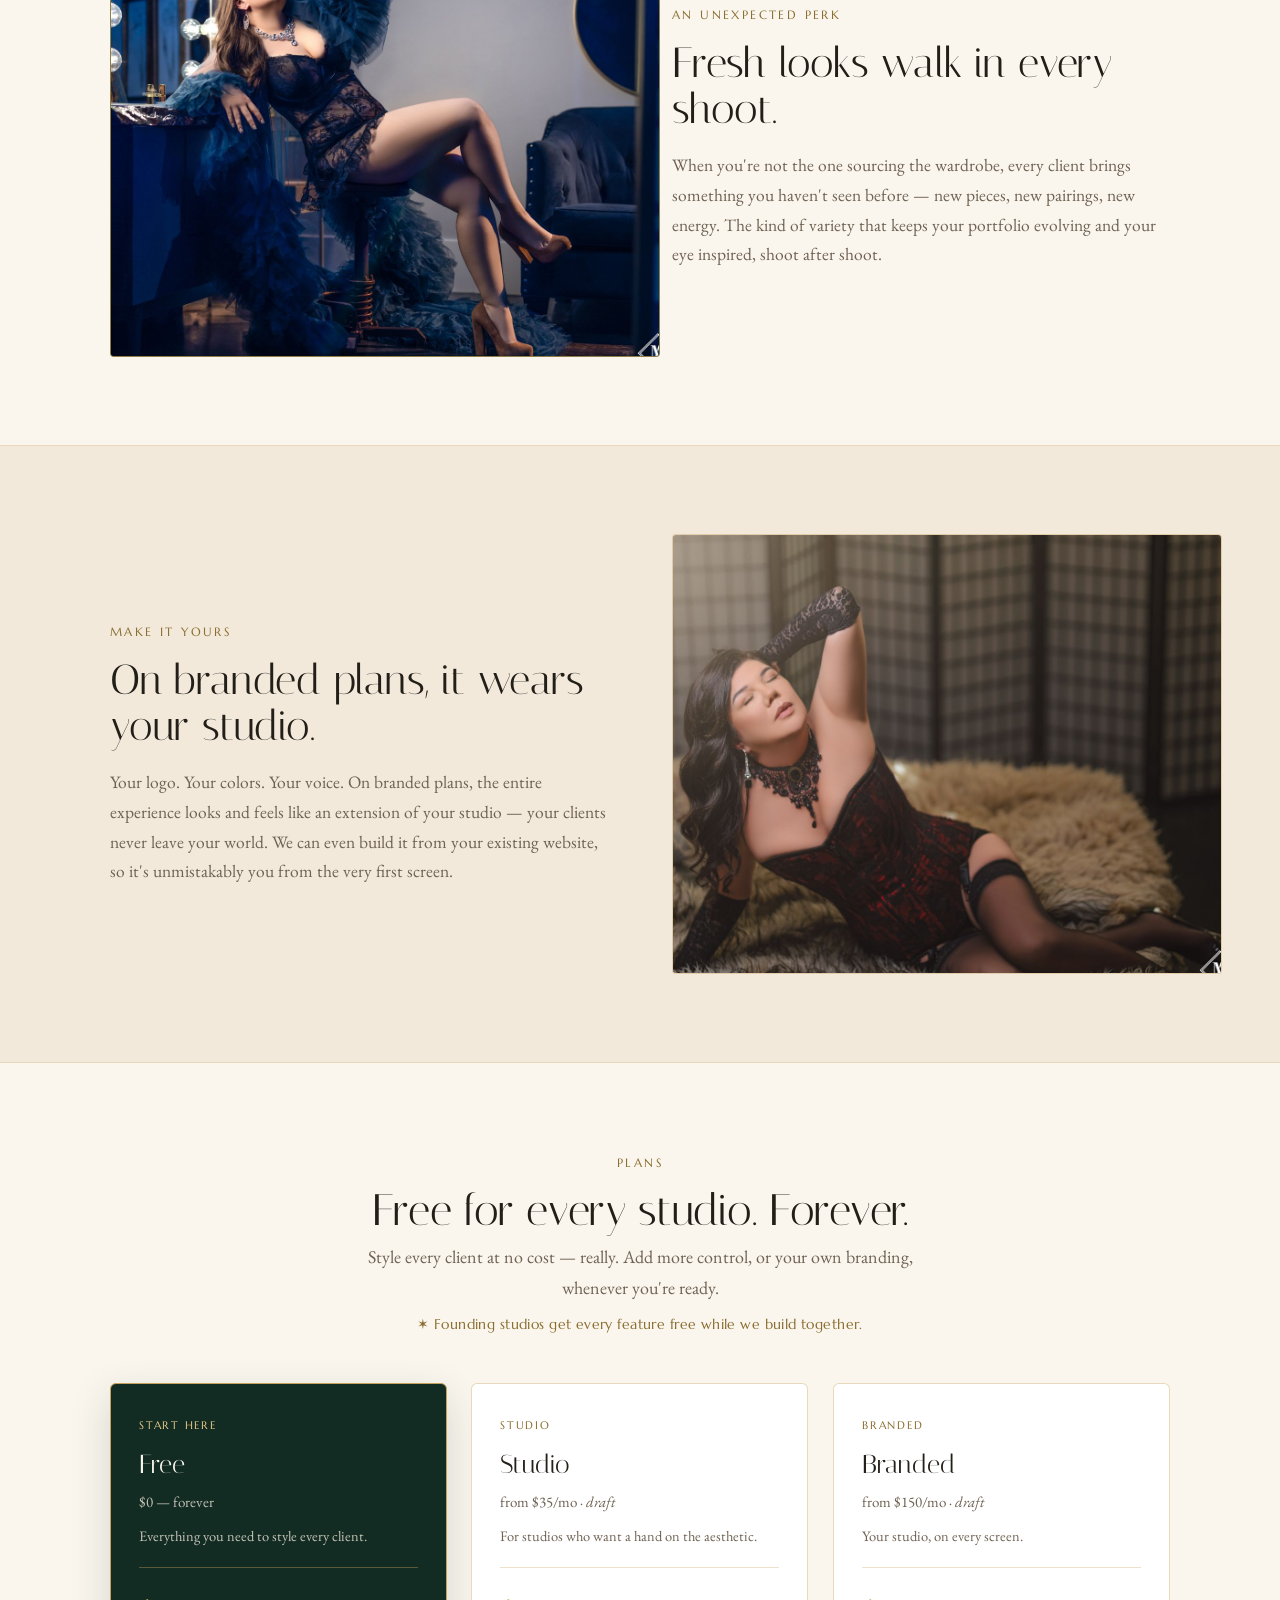
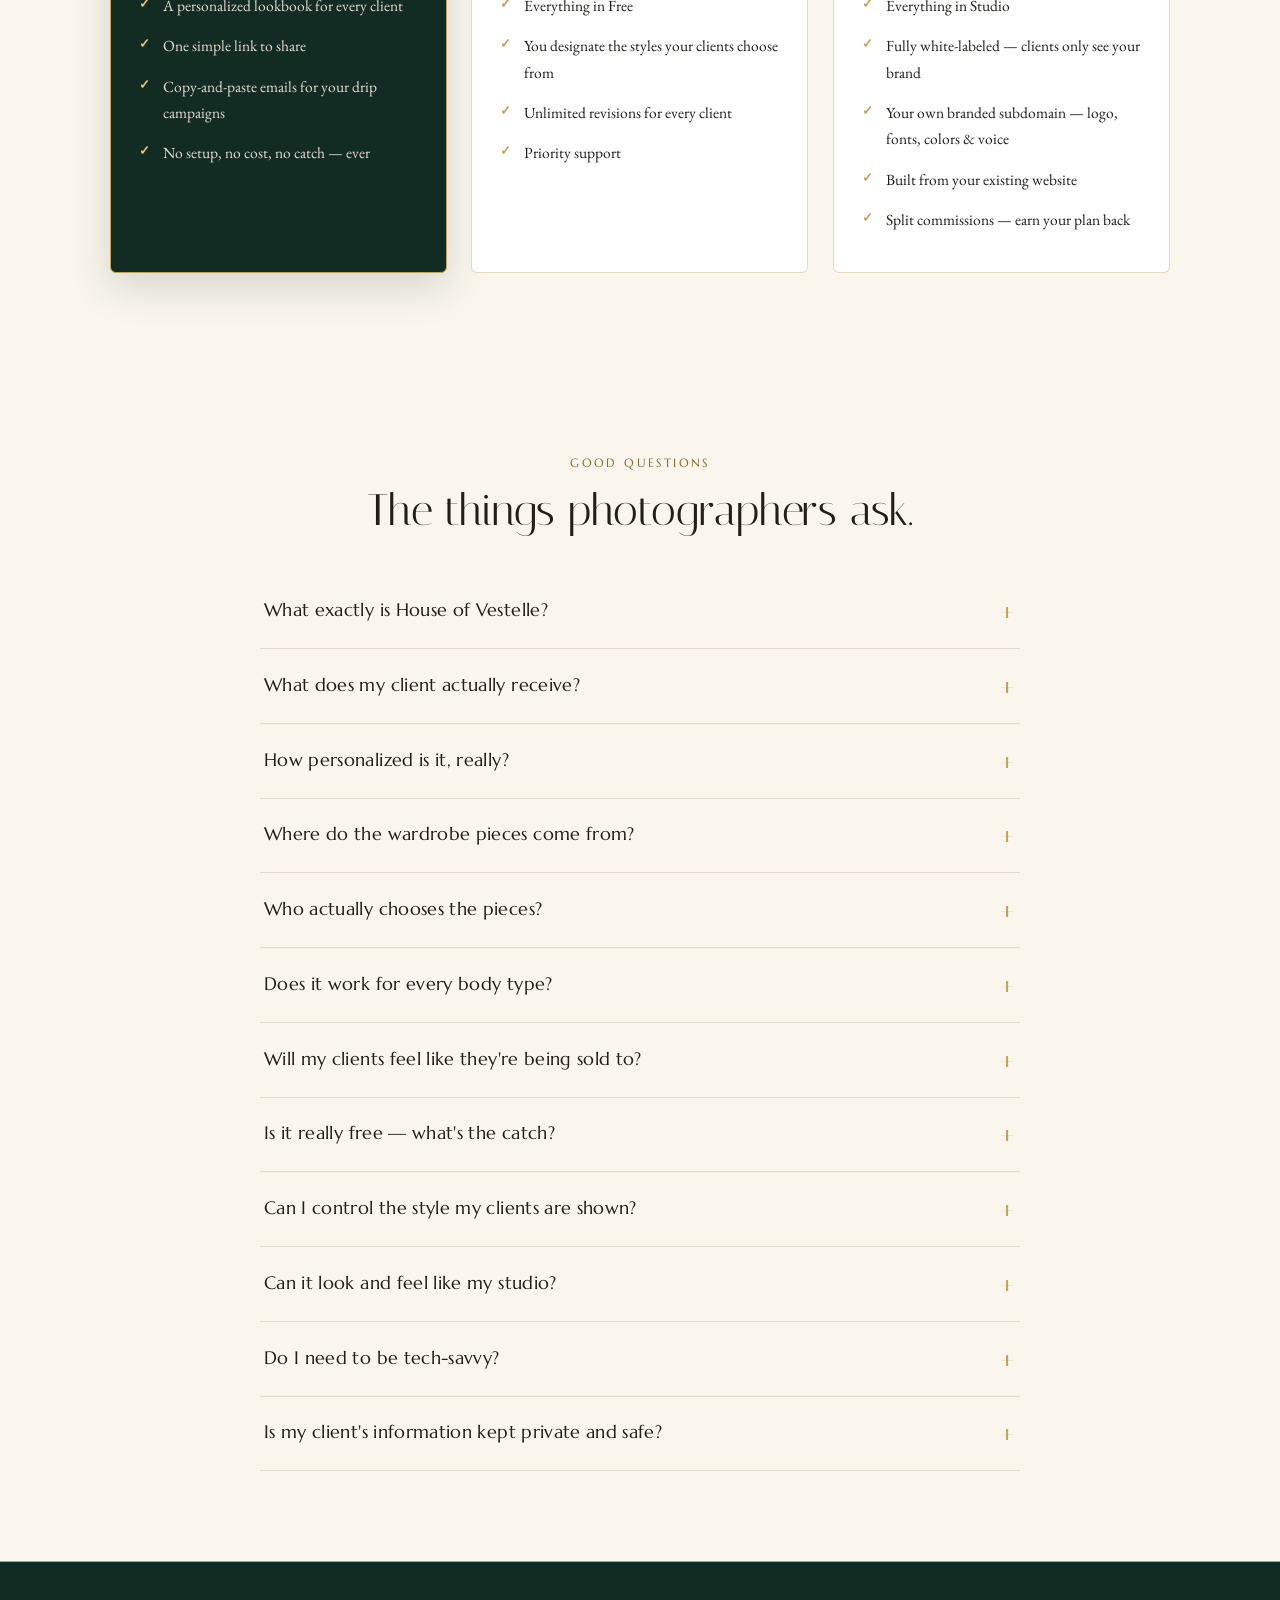
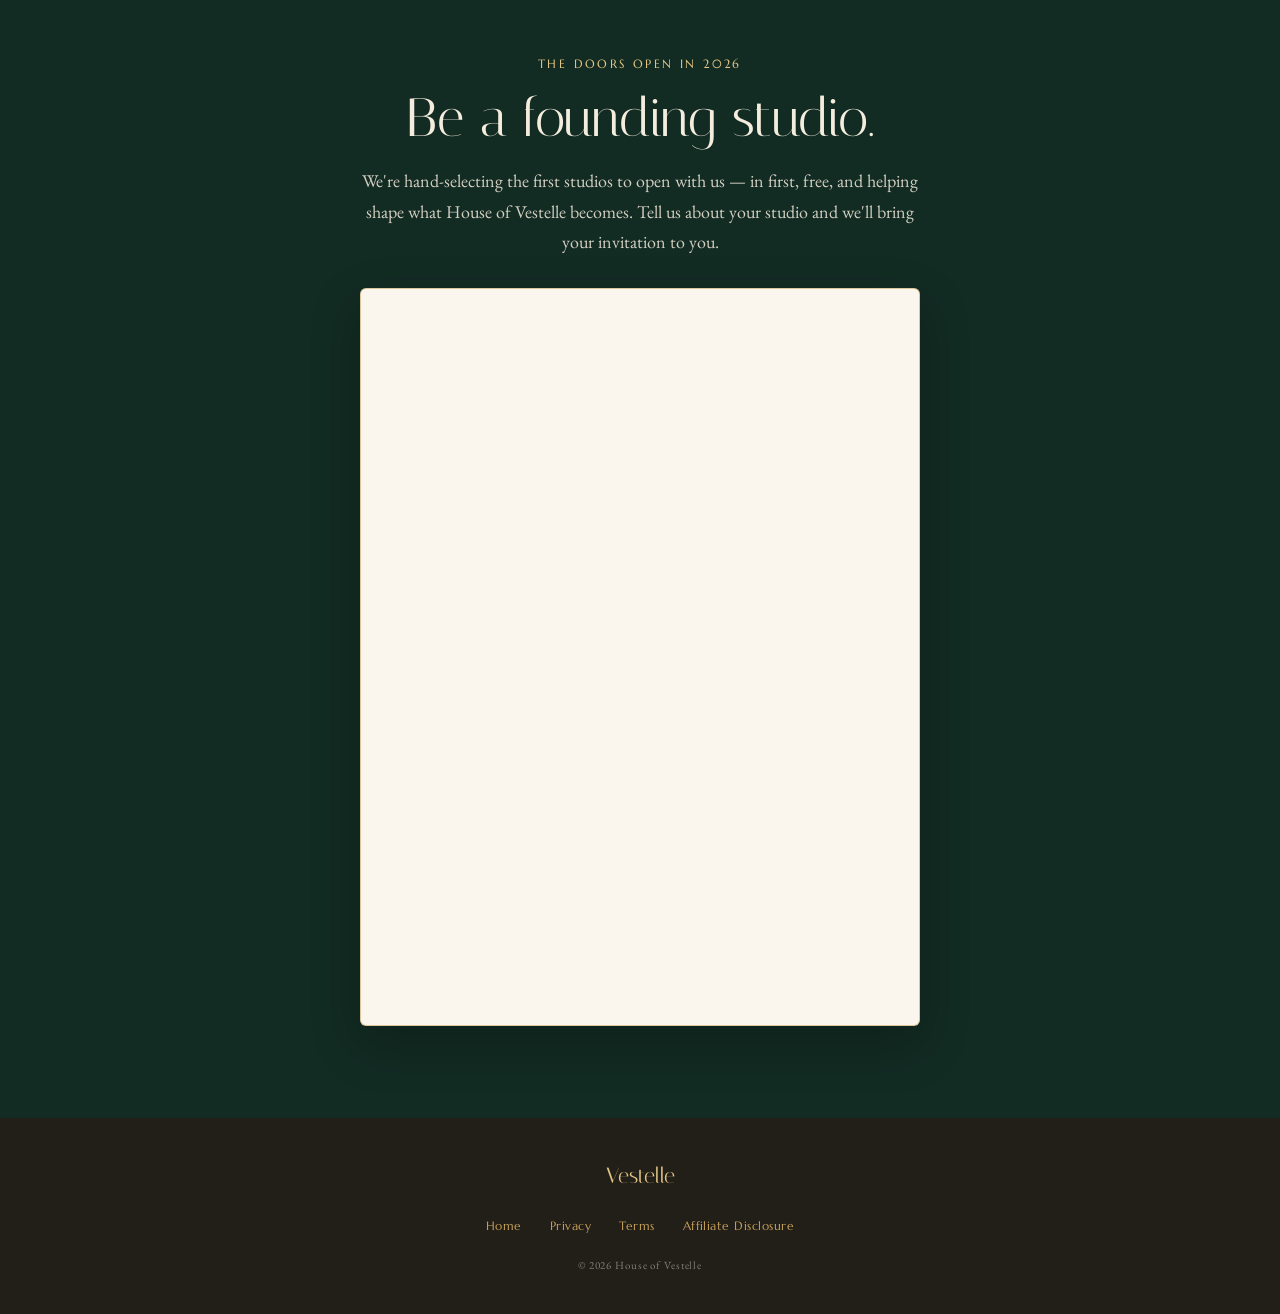
==== commit a5251940: "for-photographers: swap the email-only signup for the real GoHighLevel founding-studio application T" ====
--- a/for-photographers/index.html
+++ b/for-photographers/index.html
@@ -68,20 +68,14 @@
   .hero .sub{ font-size:19px; line-height:1.65; color:var(--ink); margin:24px 0 30px; max-width:520px; }
   .hero .photo{ height:520px; }
 
-  /* Sign-up form */
+  /* Hero call-to-action */
   .form{ max-width:480px; }
-  form.js-signup{ display:flex; gap:10px; }
-  form.js-signup input{ flex:1; min-width:0; font-family:var(--sans); font-size:16px; color:var(--ink); background:#fff;
-    border:1px solid rgba(197,160,89,0.5); border-radius:3px; padding:14px 15px; outline:none; transition:border-color .2s, box-shadow .2s; }
-  form.js-signup input::placeholder{ color:var(--sub); }
-  form.js-signup input:focus{ border-color:var(--gold); box-shadow:0 0 0 3px rgba(197,160,89,0.16); }
-  form.js-signup button{ flex:none; }
   .micro{ font-size:14px; color:var(--sub); margin-top:14px; }
-  .thanks{ display:none; font-family:var(--serif); font-size:22px; color:var(--ink); }
-  .thanks span{ display:block; font-family:var(--sans); font-size:15.5px; color:var(--sub); margin-top:6px; }
-  .form.is-done form, .form.is-done .micro{ display:none; }
-  .form.is-done .thanks{ display:block; }
-  .em-cta .thanks{ color:var(--gold-hi); } .em-cta .thanks span{ color:rgba(231,207,196,0.8); }
+
+  /* Embedded application form (GoHighLevel) */
+  .formcard{ max-width:560px; margin:0 auto; background:var(--ivory); border:1px solid rgba(197,160,89,0.55);
+    border-radius:6px; padding:8px; box-shadow:0 18px 50px rgba(0,0,0,0.22); overflow:hidden; }
+  .formcard iframe{ display:block; width:100%; min-height:720px; border:none; border-radius:4px; background:var(--ivory); }
 
   /* Value trio */
   .values{ background:var(--plaster); border-top:1px solid rgba(197,160,89,0.25); border-bottom:1px solid rgba(197,160,89,0.25); padding:56px 0; }
@@ -157,8 +151,6 @@
   .em-cta h2{ color:#F4ECDD; font-size:clamp(32px,4.6vw,54px); margin:14px 0 0; }
   .em-cta p{ color:rgba(244,236,221,0.85); max-width:560px; margin:18px auto 30px; font-size:18px; }
   .em-cta .form{ margin:0 auto; }
-  .em-cta form.js-signup input{ background:rgba(255,255,255,0.06); border-color:rgba(197,160,89,0.55); color:var(--ivory); }
-  .em-cta form.js-signup input::placeholder{ color:rgba(244,236,221,0.6); }
 
   /* Footer */
   footer{ background:var(--ink); color:var(--ivory); text-align:center; padding:40px 24px; }
@@ -185,7 +177,7 @@
     .wrap{ padding:0 24px; }
     nav.bar{ padding:14px 24px; } nav.bar .hide{ display:none; }
   }
-  @media (max-width:520px){ form.js-signup{ flex-direction:column; } form.js-signup button{ width:100%; padding:14px; } }
+  @media (max-width:520px){ .form .btn{ display:block; width:100%; text-align:center; padding:14px; } .formcard{ padding:6px; } }
 
   /* ---- Orangerie brand-font alignment (Italiana / EB Garamond / Marcellus) ---- */
   h1,h2{ font-weight:400; }                       /* Italiana ships one weight */
@@ -198,7 +190,6 @@
   .eyebrow, .tier .tag, .plans .note, .micro{ color:#8A6D2F; }
   .em-cta .eyebrow{ color:var(--gold-hi); }
   summary{ font-family:var(--accent); font-weight:400; font-size:17.5px; letter-spacing:0.02em; }
-  .thanks span{ font-family:var(--sans); }
   nav.bar .wm{ font-family:var(--serif); letter-spacing:0.05em; }
 </style>
 </head>
@@ -218,12 +209,8 @@
           <h1>A personal stylist for every client you photograph.</h1>
           <p class="sub">House of Vestelle is a private styling concierge for your studio. Send one link, and your client receives a personalized wardrobe lookbook — curated to her body, her taste, and the way you shoot. No closet to build. No shoot-day surprises. Just clients who arrive ready.</p>
           <div class="form">
-            <form class="js-signup" novalidate>
-              <input type="email" placeholder="Your email" autocomplete="email" aria-label="Your email" required>
-              <button class="btn" type="submit">Join the founding studios</button>
-            </form>
+            <a class="btn" href="#join">Join the founding studios</a>
             <p class="micro">Free for founding studios — invitations are limited.</p>
-            <p class="thanks">You're on the founding list.<span>We'll bring your invitation to you.</span></p>
           </div>
         </div>
         <div class="photo tall em"><img src="/images/hero.jpg" alt="A House of Vestelle client, styled" decoding="async"></div>
@@ -390,13 +377,24 @@
     <div class="wrap">
       <div class="eyebrow">The doors open in 2026</div>
       <h2>Be a founding studio.</h2>
-      <p>We're hand-selecting the first studios to open with us — in first, free, and helping shape what House of Vestelle becomes. Leave your email and we'll bring your invitation to you.</p>
-      <div class="form">
-        <form class="js-signup" novalidate>
-          <input type="email" placeholder="Your email" autocomplete="email" aria-label="Your email" required>
-          <button class="btn gold" type="submit">Claim my invitation</button>
-        </form>
-        <p class="thanks">You're on the founding list.<span>We'll be in touch with your invitation.</span></p>
+      <p>We're hand-selecting the first studios to open with us — in first, free, and helping shape what House of Vestelle becomes. Tell us about your studio and we'll bring your invitation to you.</p>
+      <div class="formcard">
+        <iframe
+          src="https://api.leadconnectorhq.com/widget/form/LjGyJmPNAgLDSPQJuqh7"
+          style="width:100%;height:100%;border:none;border-radius:4px"
+          id="inline-LjGyJmPNAgLDSPQJuqh7"
+          data-layout="{'id':'INLINE'}"
+          data-trigger-type="alwaysShow"
+          data-trigger-value=""
+          data-activation-type="alwaysActivated"
+          data-activation-value=""
+          data-deactivation-type="neverDeactivate"
+          data-deactivation-value=""
+          data-form-name="Founding Studio Application"
+          data-height="720"
+          data-layout-iframe-id="inline-LjGyJmPNAgLDSPQJuqh7"
+          data-form-id="LjGyJmPNAgLDSPQJuqh7"
+          title="Founding Studio Application"></iframe>
       </div>
     </div>
   </section>
@@ -412,34 +410,11 @@
     <div class="cr">© 2026 House of Vestelle</div>
   </footer>
 
+  <!-- Founding-studio applications are collected by the GoHighLevel form embedded above
+       (House of Vestelle sub-account). This script auto-sizes the iframe to its content. -->
+  <script src="https://link.msgsndr.com/js/form_embed.js" defer></script>
+
   <script>
-    // Founding-studio sign-ups → our own catcher (api/subscribe.js) → GoHighLevel,
-    // tagged HOV + HOV-photographer. Same origin, no CORS.
-    const FORM_ENDPOINT = "/api/subscribe";
-    document.querySelectorAll('form.js-signup').forEach(function(form){
-      // honeypot: humans never see or fill this
-      var hp = document.createElement('input');
-      hp.type = 'text'; hp.name = 'company'; hp.tabIndex = -1;
-      hp.autocomplete = 'off'; hp.setAttribute('aria-hidden','true');
-      hp.style.cssText = 'position:absolute;left:-9999px;height:0;width:0;border:0;padding:0;';
-      form.appendChild(hp);
-      // accessible error line (announced to screen readers, cleared on typing)
-      var err = document.createElement('p');
-      err.className = 'micro'; err.setAttribute('role','status'); err.setAttribute('aria-live','polite');
-      err.style.cssText = 'display:none;color:#a4452e;margin-top:10px;';
-      err.textContent = 'Please enter a valid email address.';
-      form.insertAdjacentElement('afterend', err);
-      var input = form.querySelector('input[type=email]');
-      input.addEventListener('input', function(){ input.style.borderColor = ''; err.style.display = 'none'; });
-      form.addEventListener('submit', function(e){
-        e.preventDefault();
-        var val = (input.value||'').trim();
-        if(!val || !/^[^\s@]+@[^\s@]+\.[^\s@]+$/.test(val)){ input.focus(); input.style.borderColor = '#c2603f'; err.style.display = 'block'; return; }
-        var btn = form.querySelector('button'); btn.disabled = true; btn.textContent = 'One moment…';
-        if(FORM_ENDPOINT){ fetch(FORM_ENDPOINT,{method:'POST',headers:{'Accept':'application/json','Content-Type':'application/json'},keepalive:true,body:JSON.stringify({email:val,source:'for-photographers',company:hp.value})}).catch(function(){}); }
-        window.location.href = '/thank-you/';
-      });
-    });
     (function(){
       var sel = '.hero .eyebrow,.hero h1,.hero .sub,.hero .form,.hero .photo,'
         + '.values .grid>div,'
@@ -448,7 +423,7 @@
         + '.show .eyebrow,.show h2,.show .sub,.show .cards>.lookcard,'
         + '.plans .eyebrow,.plans h2,.plans .sub,.plans .note,.plans .tiers>.tier,'
         + '.faq .head .eyebrow,.faq h2,.faq details,'
-        + '.em-cta .eyebrow,.em-cta h2,.em-cta p,.em-cta .form';
+        + '.em-cta .eyebrow,.em-cta h2,.em-cta p,.em-cta .formcard';
       if(matchMedia('(prefers-reduced-motion: reduce)').matches){ return; }
       var els = [].slice.call(document.querySelectorAll(sel));
       els.forEach(function(el){ el.classList.add('rise'); });
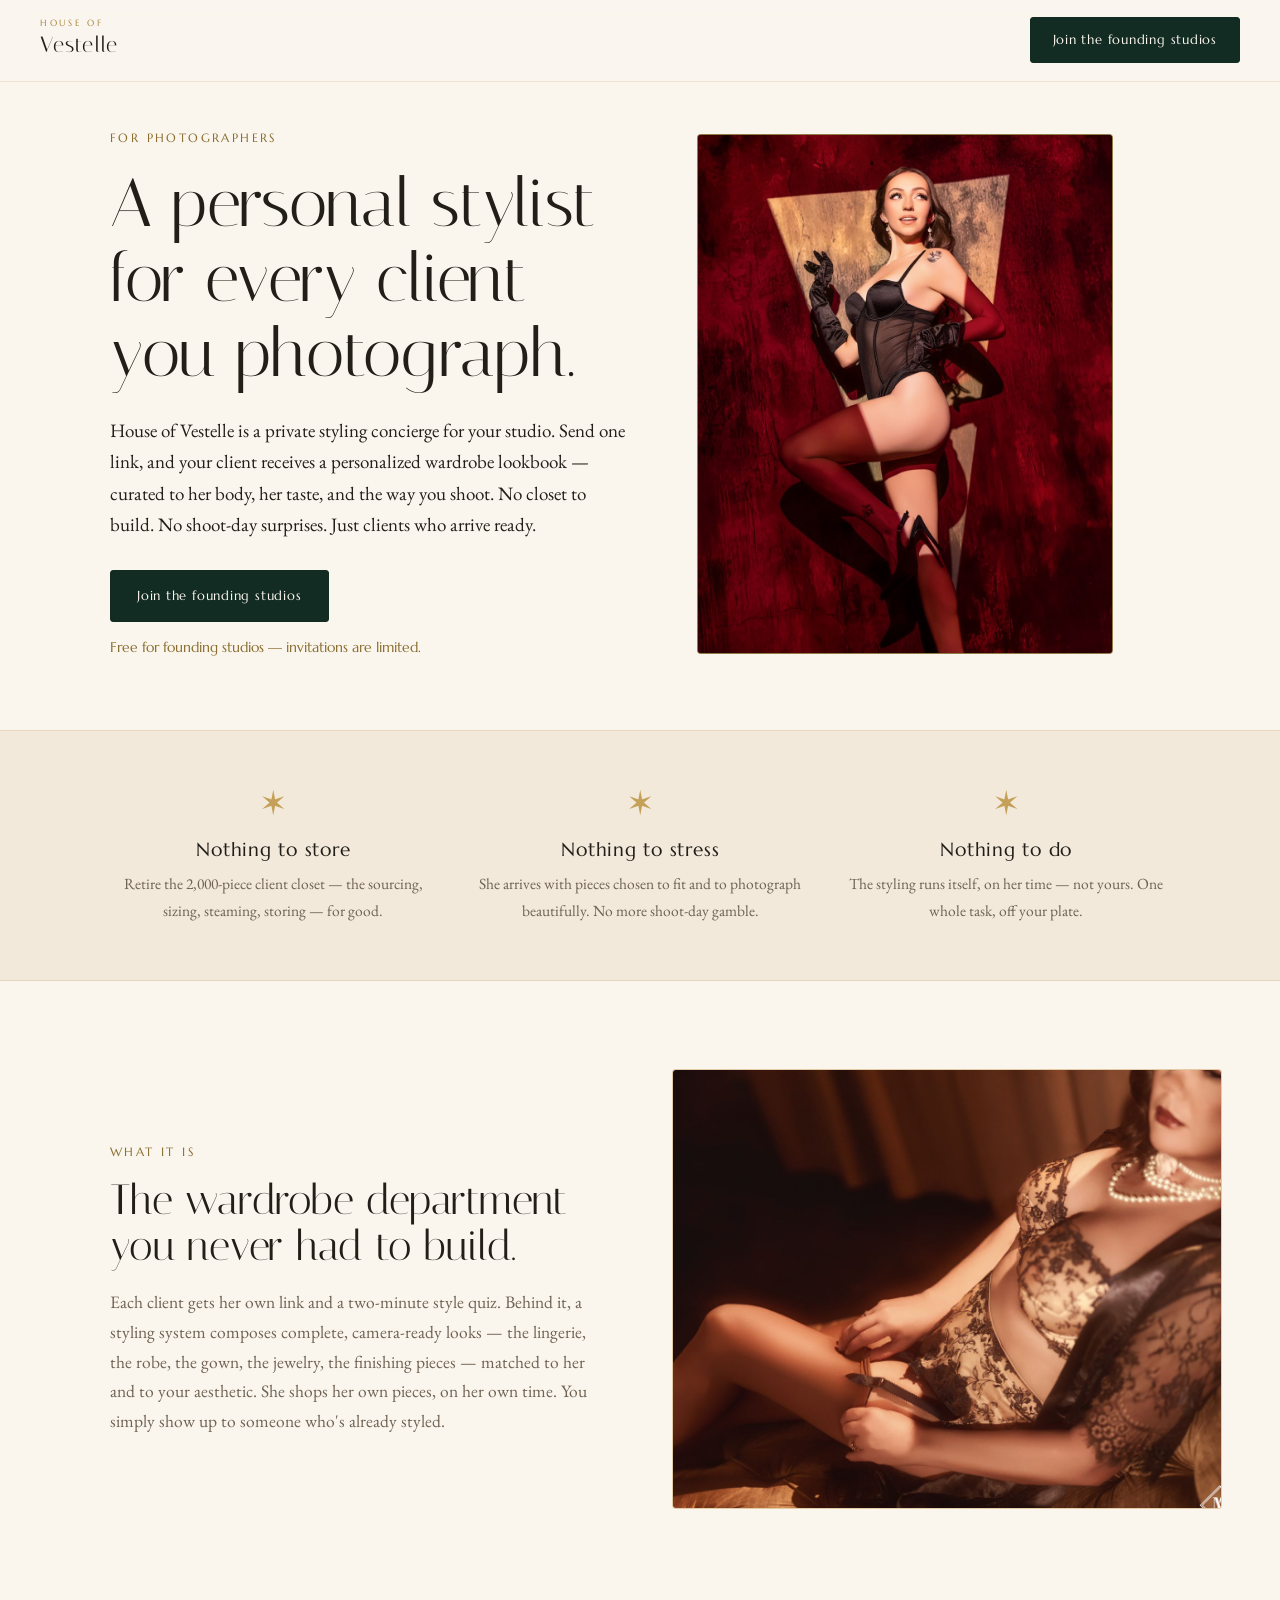
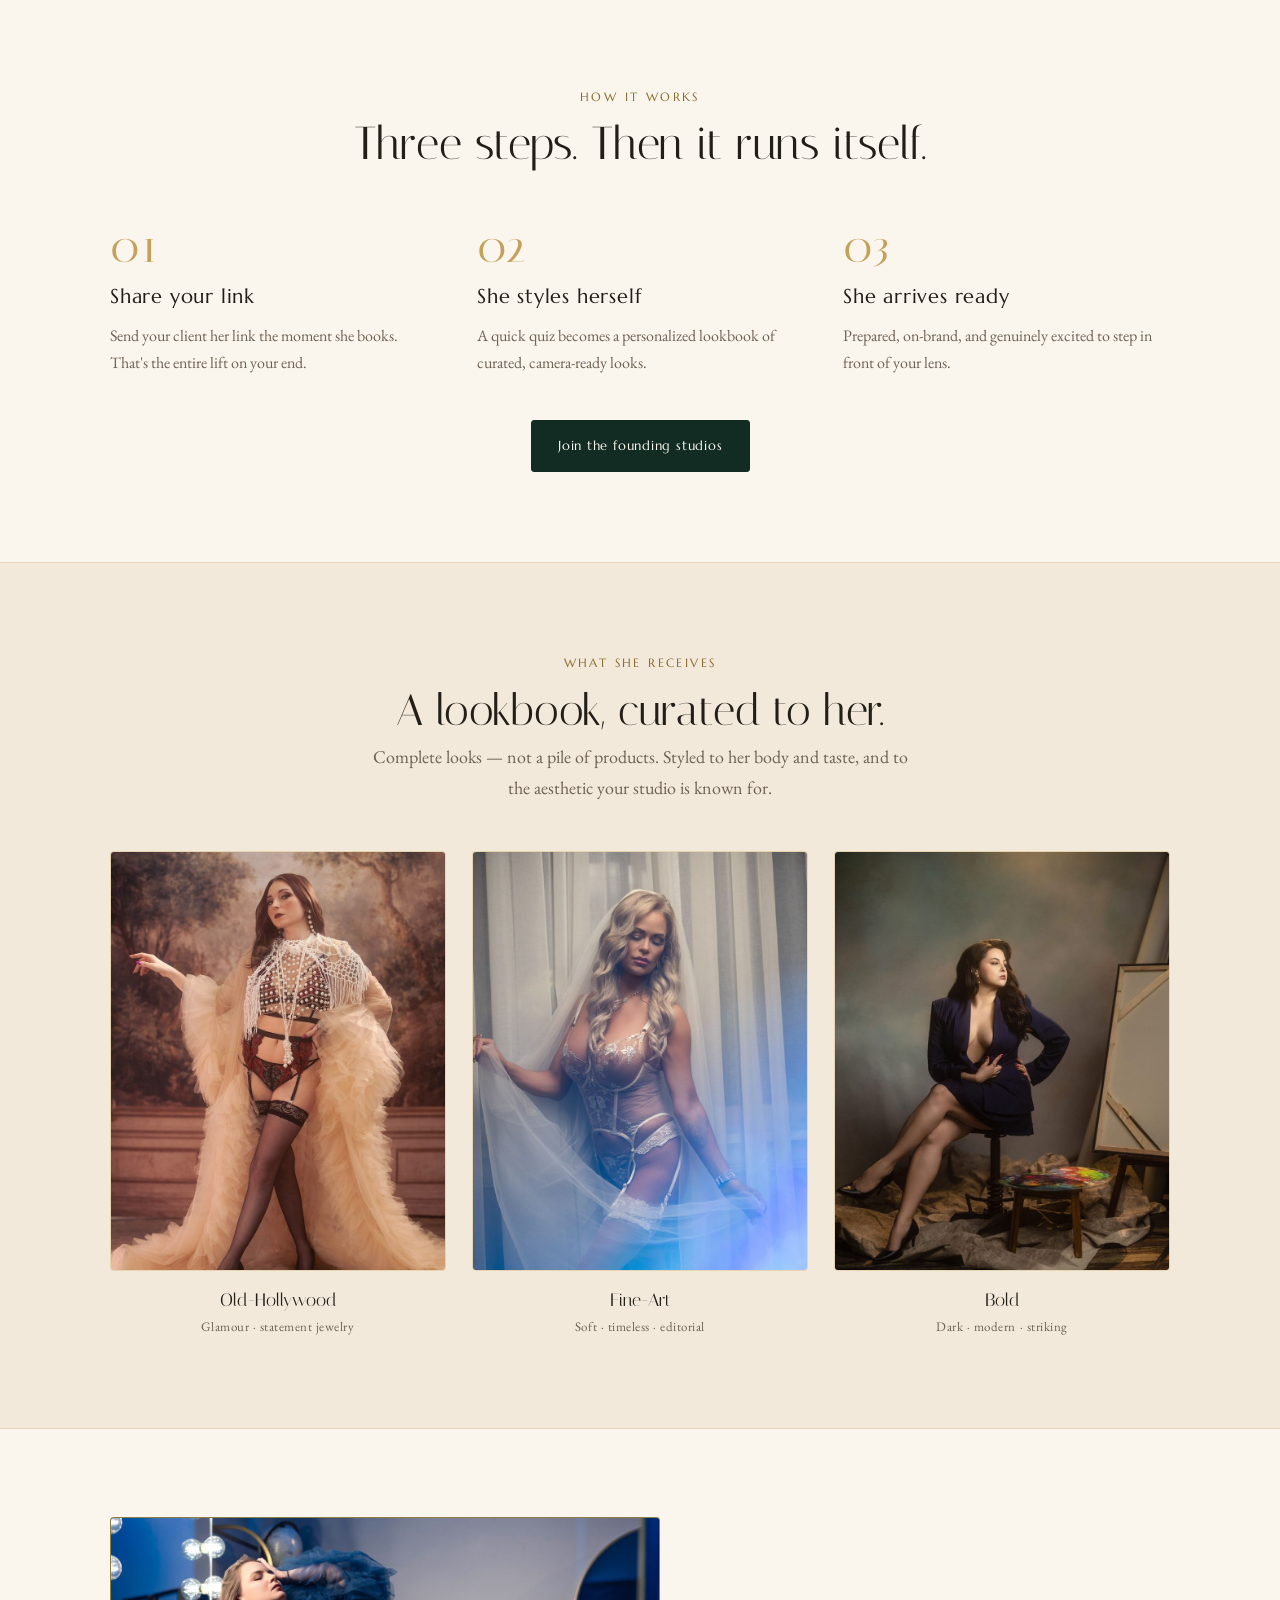
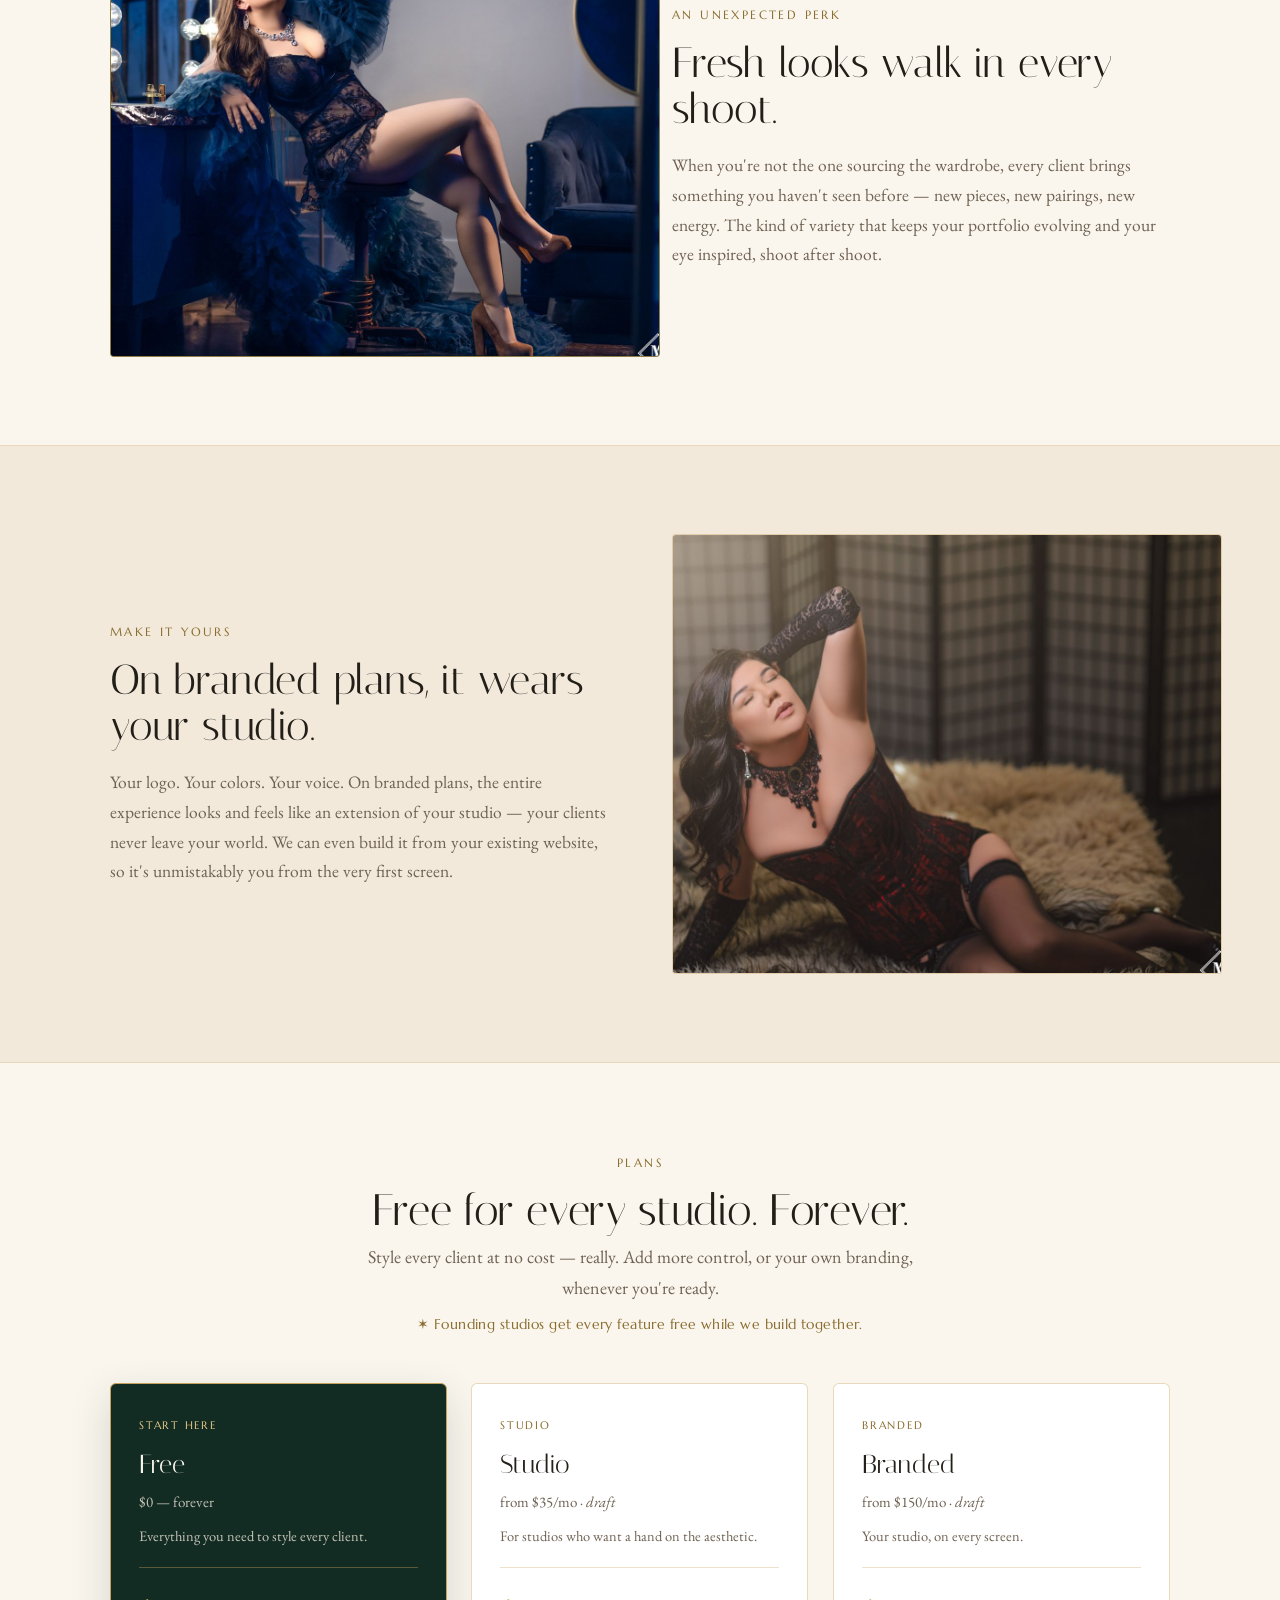
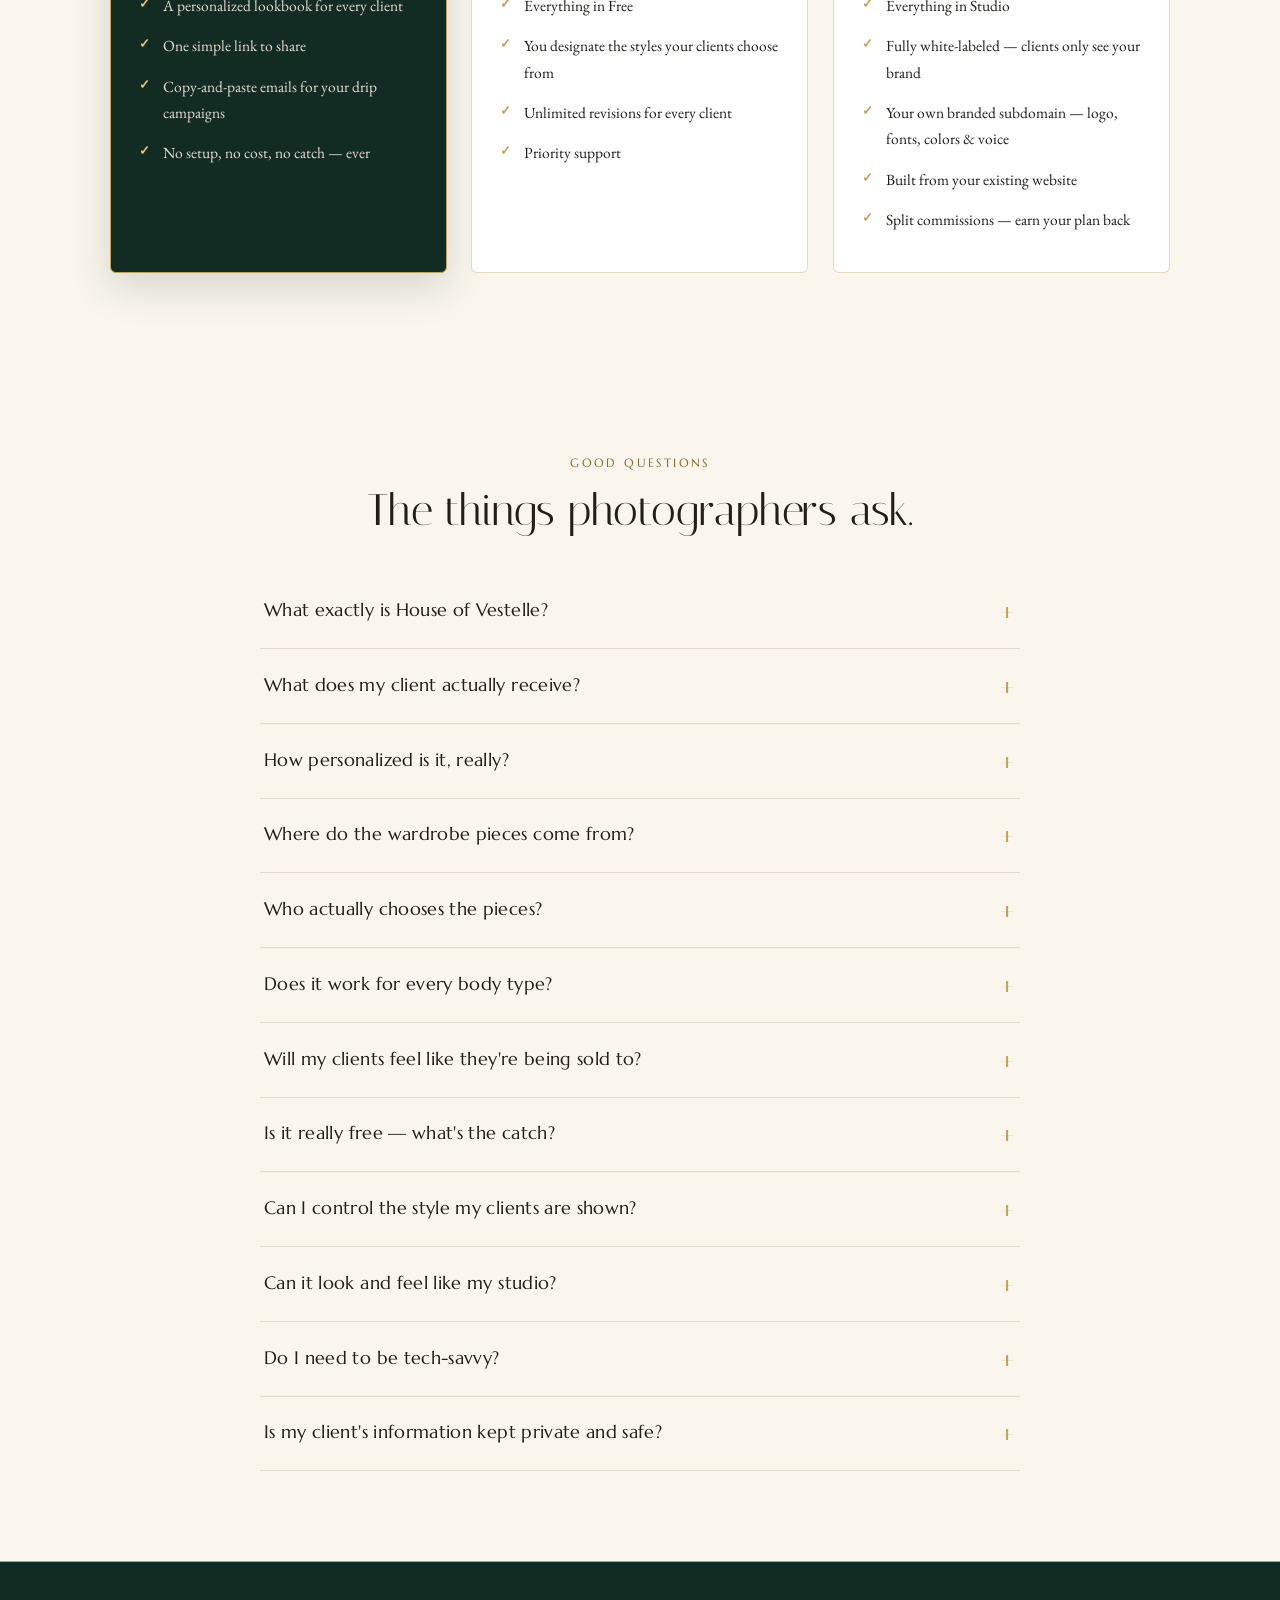
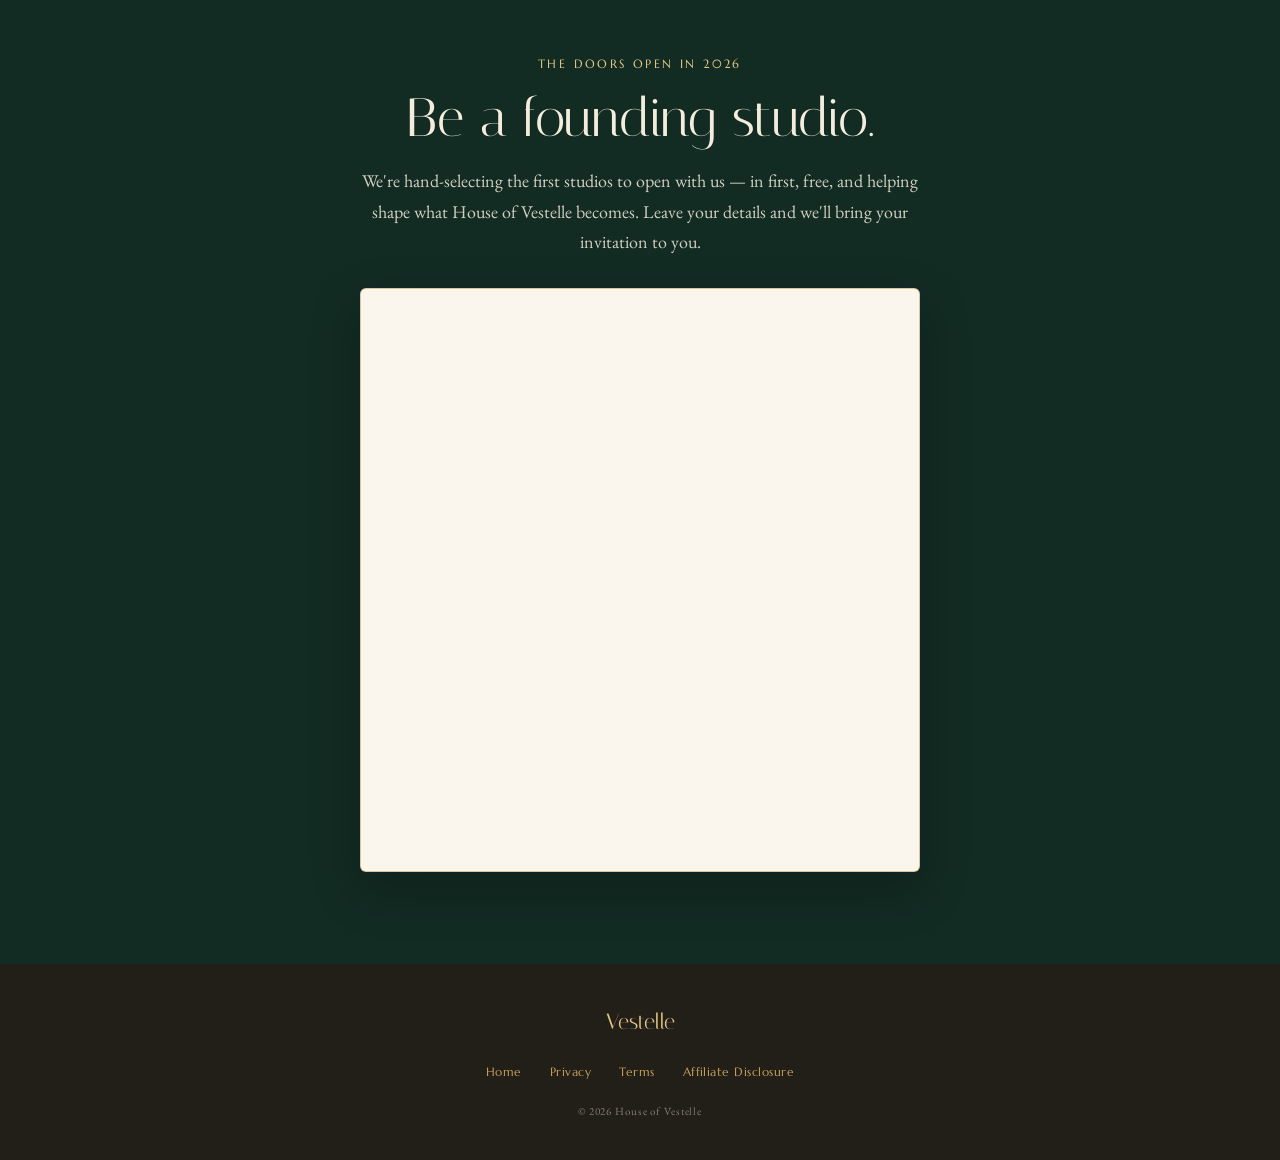
==== commit cbf1a83d: "for-photographers: use Mark's 'Photographers' GHL form on the founding-studio CTA Swaps the embed to" ====
--- a/for-photographers/index.html
+++ b/for-photographers/index.html
@@ -74,8 +74,9 @@
 
   /* Embedded application form (GoHighLevel) */
   .formcard{ max-width:560px; margin:0 auto; background:var(--ivory); border:1px solid rgba(197,160,89,0.55);
-    border-radius:6px; padding:8px; box-shadow:0 18px 50px rgba(0,0,0,0.22); overflow:hidden; }
-  .formcard iframe{ display:block; width:100%; min-height:720px; border:none; border-radius:4px; background:var(--ivory); }
+    border-radius:6px; padding:8px; box-shadow:0 18px 50px rgba(0,0,0,0.22); overflow:hidden;
+    min-height:582px; }   /* reserve the form's height so the card doesn't jump when it loads */
+  .formcard iframe{ display:block; width:100%; min-height:566px; border:none; border-radius:4px; background:var(--ivory); }
 
   /* Value trio */
   .values{ background:var(--plaster); border-top:1px solid rgba(197,160,89,0.25); border-bottom:1px solid rgba(197,160,89,0.25); padding:56px 0; }
@@ -377,12 +378,12 @@
     <div class="wrap">
       <div class="eyebrow">The doors open in 2026</div>
       <h2>Be a founding studio.</h2>
-      <p>We're hand-selecting the first studios to open with us — in first, free, and helping shape what House of Vestelle becomes. Tell us about your studio and we'll bring your invitation to you.</p>
+      <p>We're hand-selecting the first studios to open with us — in first, free, and helping shape what House of Vestelle becomes. Leave your details and we'll bring your invitation to you.</p>
       <div class="formcard">
         <iframe
-          src="https://api.leadconnectorhq.com/widget/form/LjGyJmPNAgLDSPQJuqh7"
+          src="https://api.leadconnectorhq.com/widget/form/FPMpkmdgnTWN5NtJ7cxk"
           style="width:100%;height:100%;border:none;border-radius:4px"
-          id="inline-LjGyJmPNAgLDSPQJuqh7"
+          id="inline-FPMpkmdgnTWN5NtJ7cxk"
           data-layout="{'id':'INLINE'}"
           data-trigger-type="alwaysShow"
           data-trigger-value=""
@@ -390,11 +391,15 @@
           data-activation-value=""
           data-deactivation-type="neverDeactivate"
           data-deactivation-value=""
-          data-form-name="Founding Studio Application"
-          data-height="720"
-          data-layout-iframe-id="inline-LjGyJmPNAgLDSPQJuqh7"
-          data-form-id="LjGyJmPNAgLDSPQJuqh7"
-          title="Founding Studio Application"></iframe>
+          data-form-name="Photographers"
+          data-height="763"
+          data-layout-iframe-id="inline-FPMpkmdgnTWN5NtJ7cxk"
+          data-form-id="FPMpkmdgnTWN5NtJ7cxk"
+          title="Photographers"></iframe>
+        <!-- Keep this directly after the iframe and un-deferred — that's the placement
+             GoHighLevel ships. The script wraps the iframe, keeps it hidden, and un-hides
+             it once the form posts back its height. -->
+        <script src="https://link.msgsndr.com/js/form_embed.js"></script>
       </div>
     </div>
   </section>
@@ -409,10 +414,6 @@
     </nav>
     <div class="cr">© 2026 House of Vestelle</div>
   </footer>
-
-  <!-- Founding-studio applications are collected by the GoHighLevel form embedded above
-       (House of Vestelle sub-account). This script auto-sizes the iframe to its content. -->
-  <script src="https://link.msgsndr.com/js/form_embed.js" defer></script>
 
   <script>
     (function(){
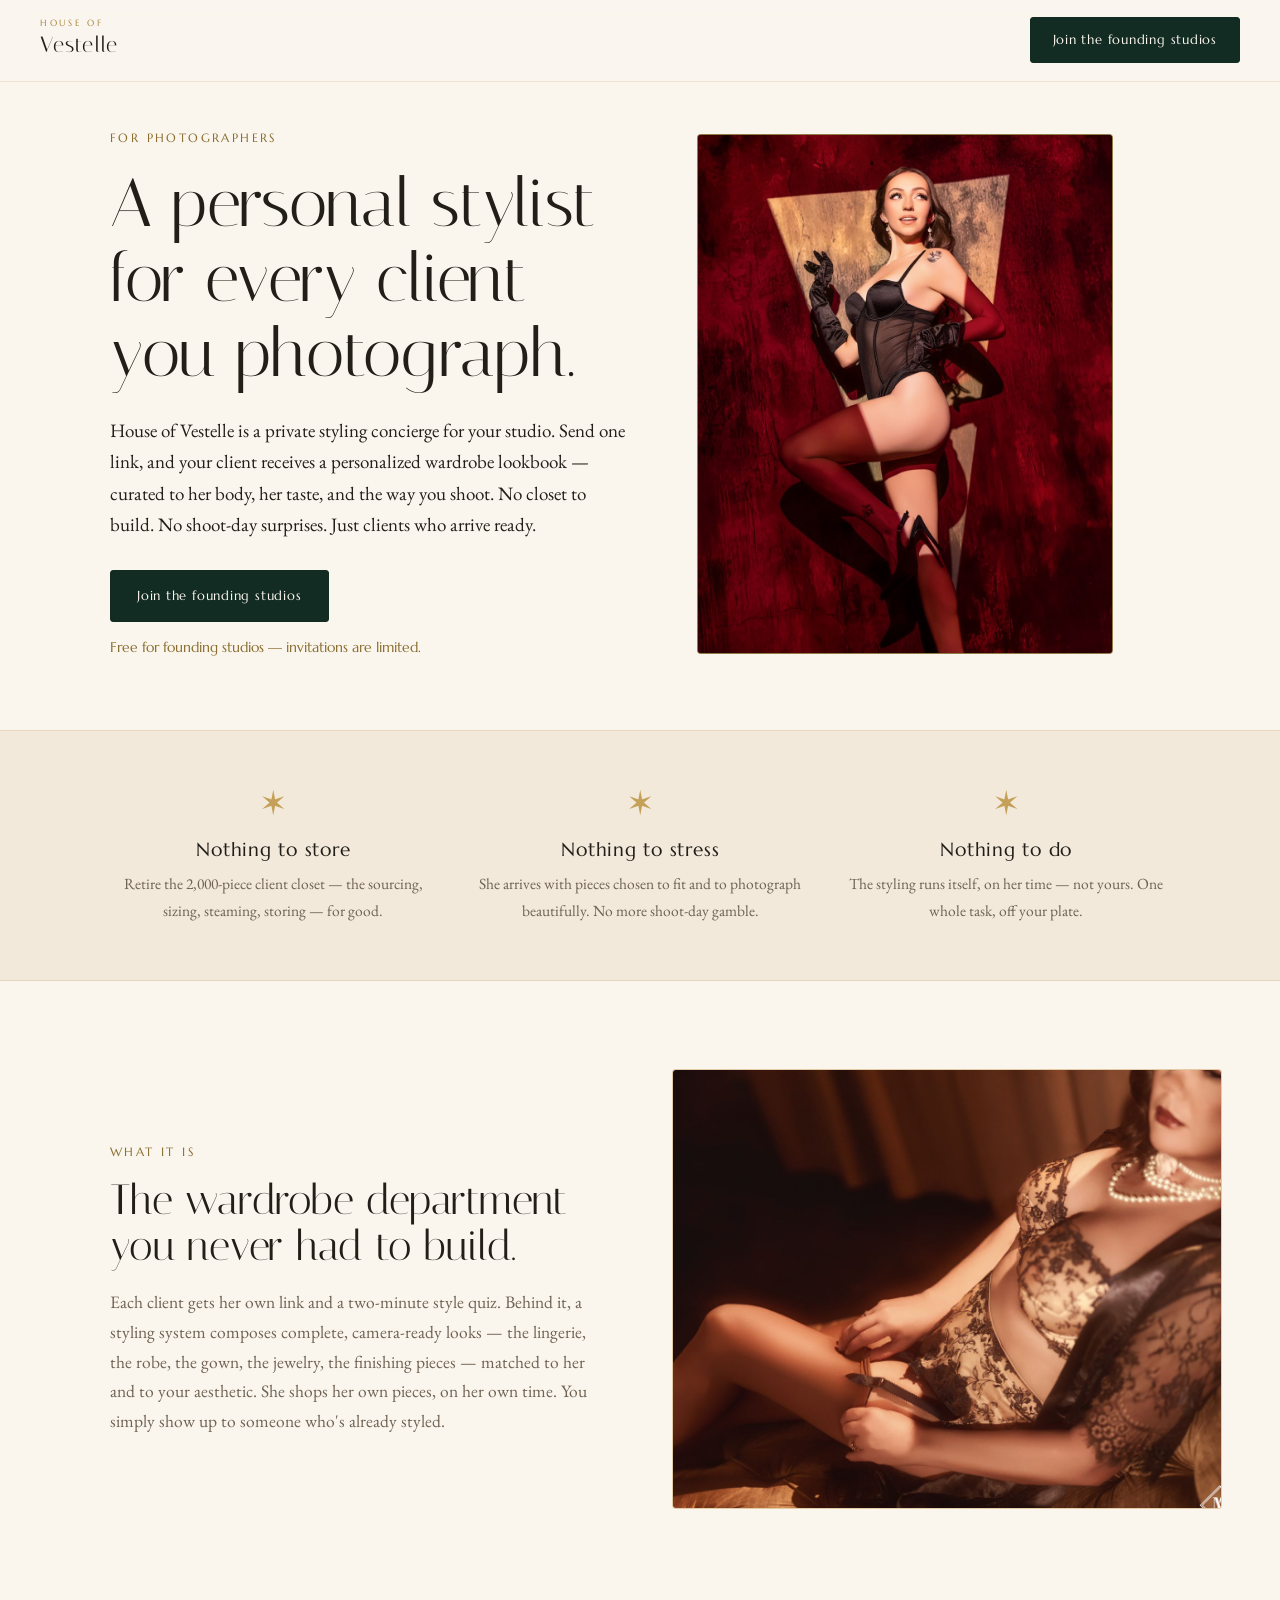
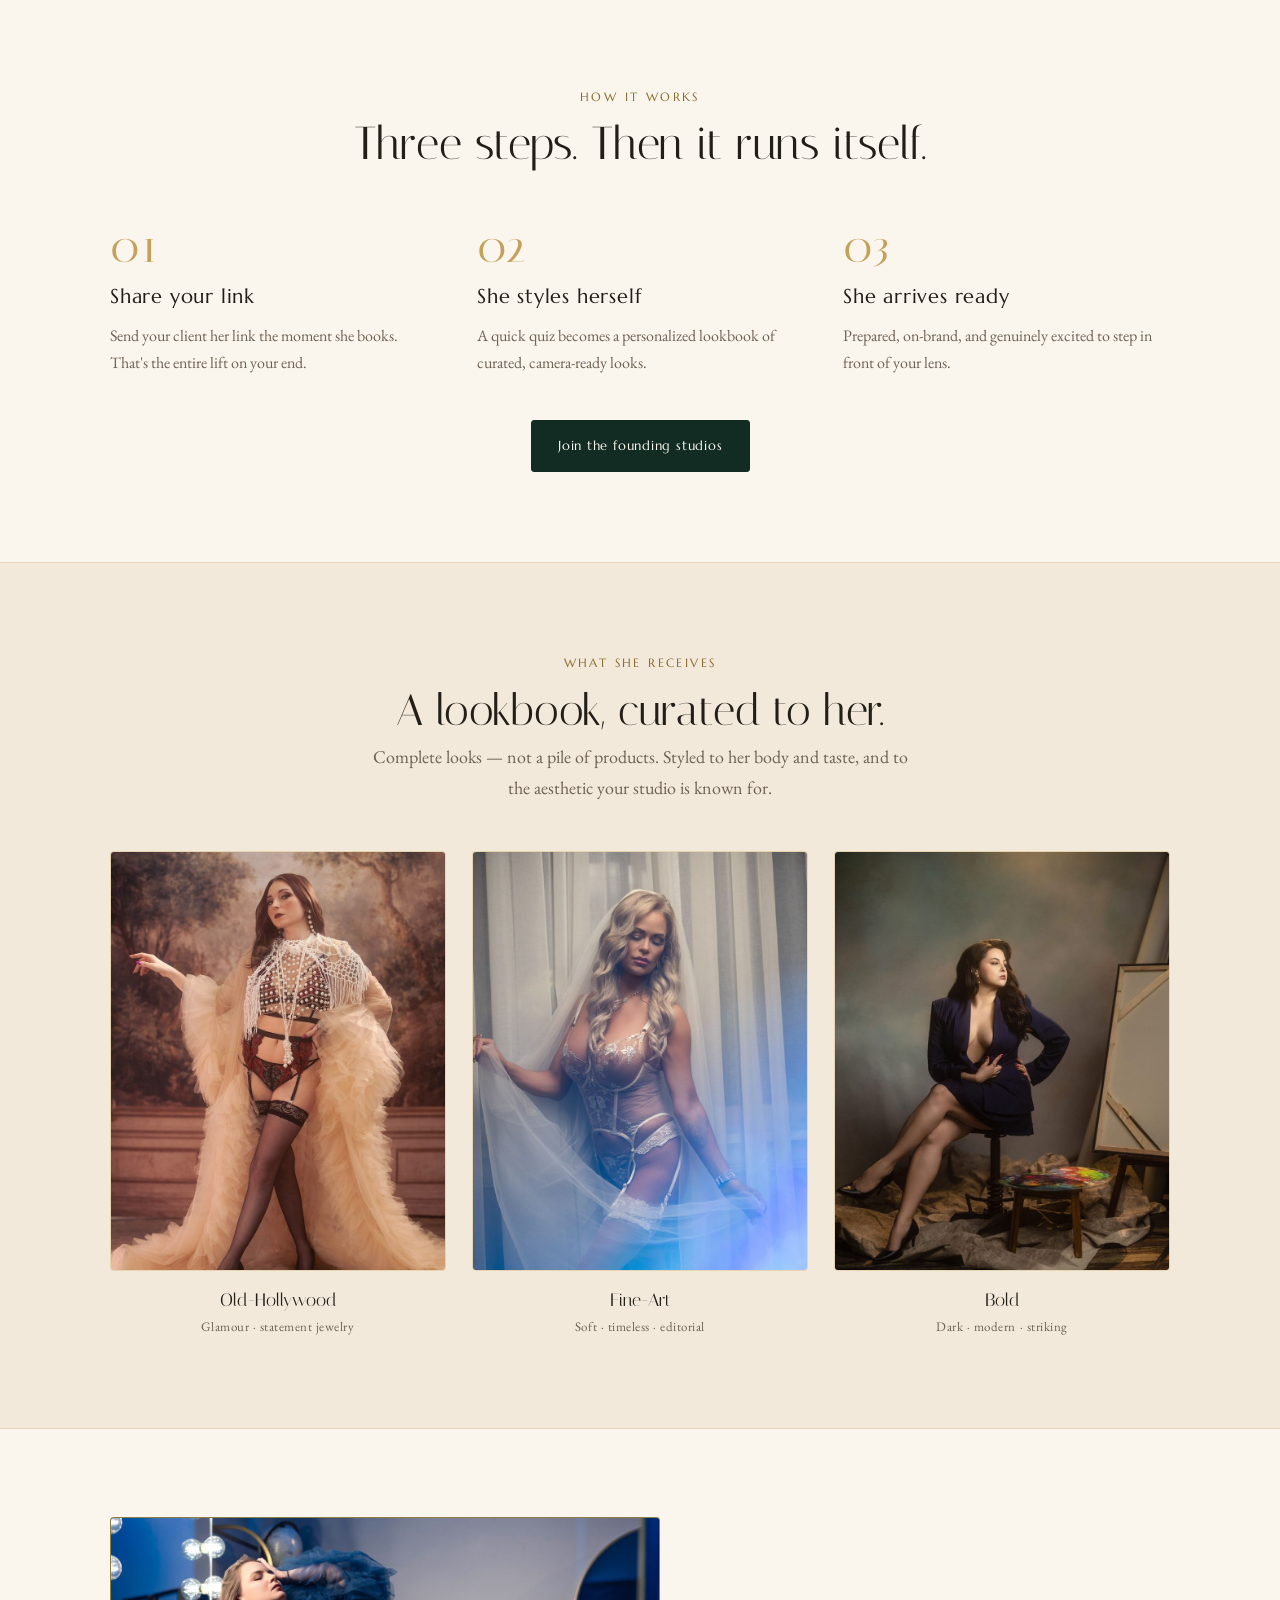
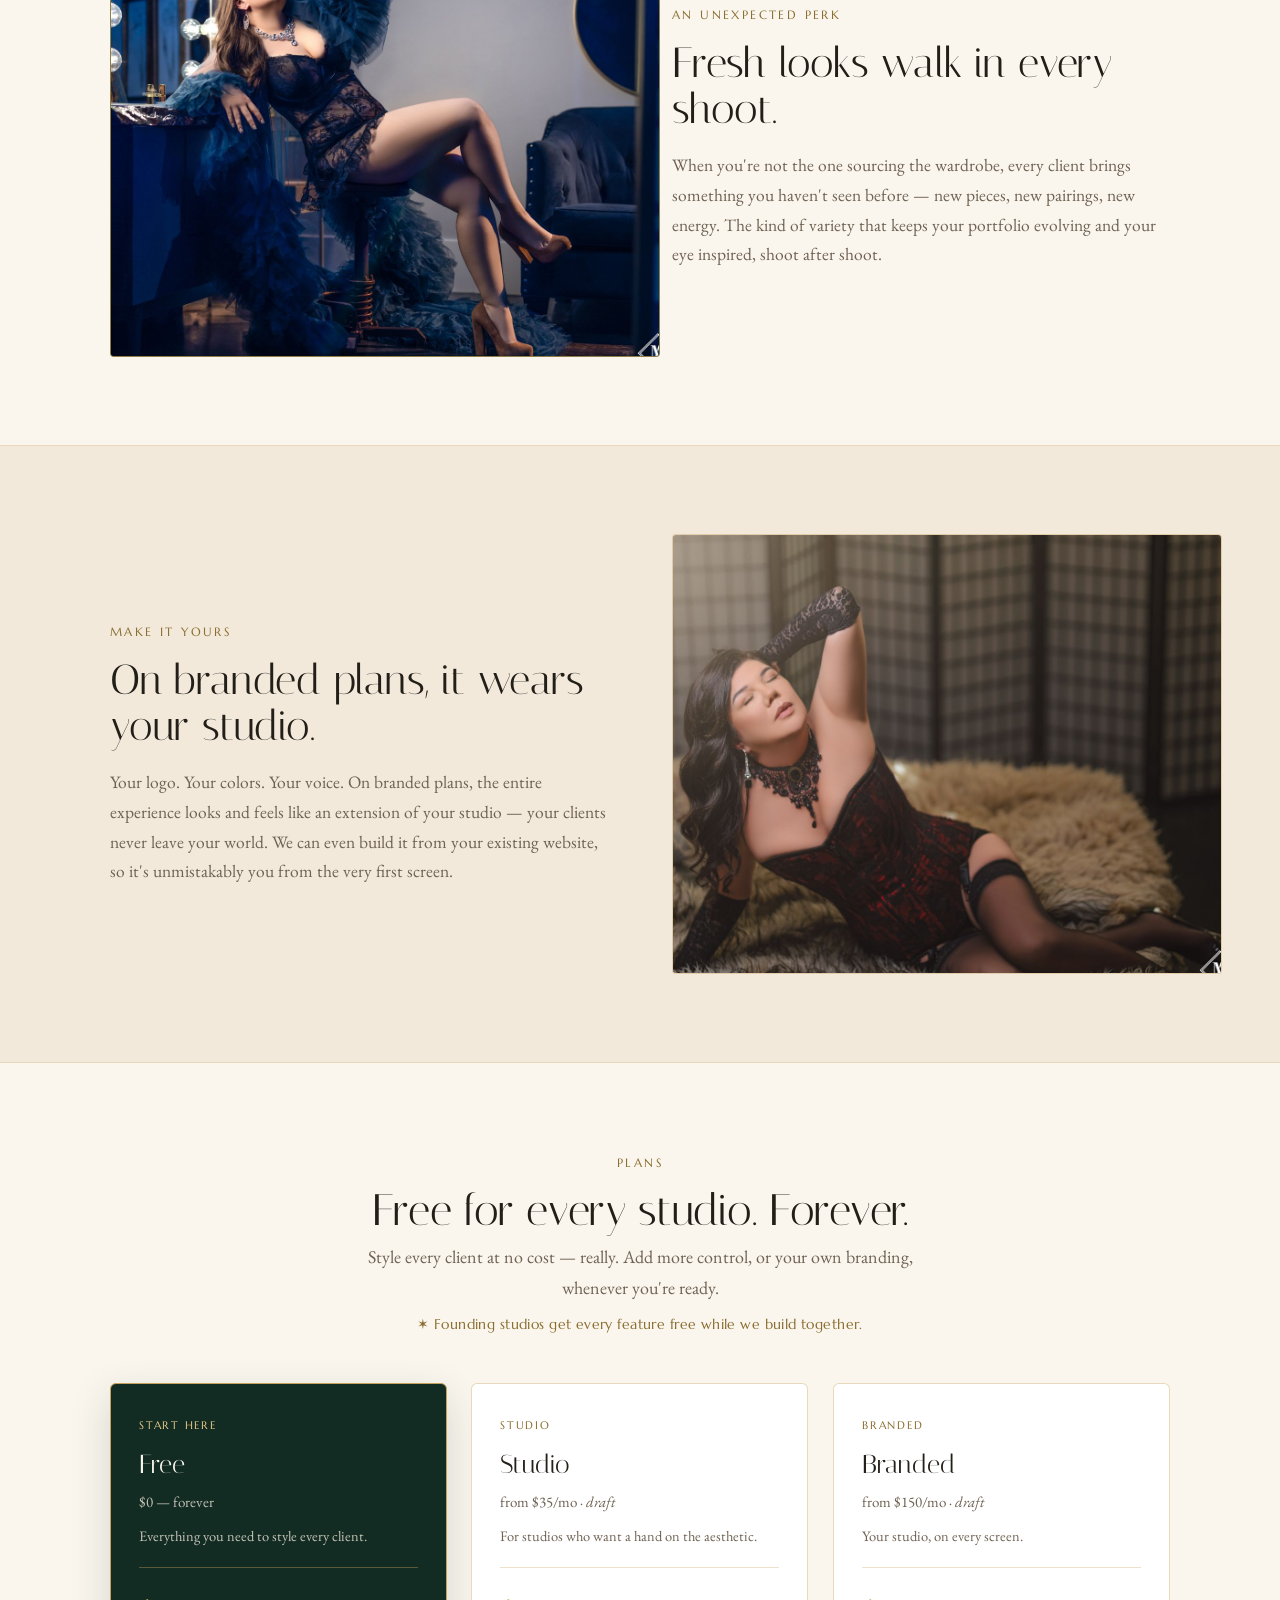
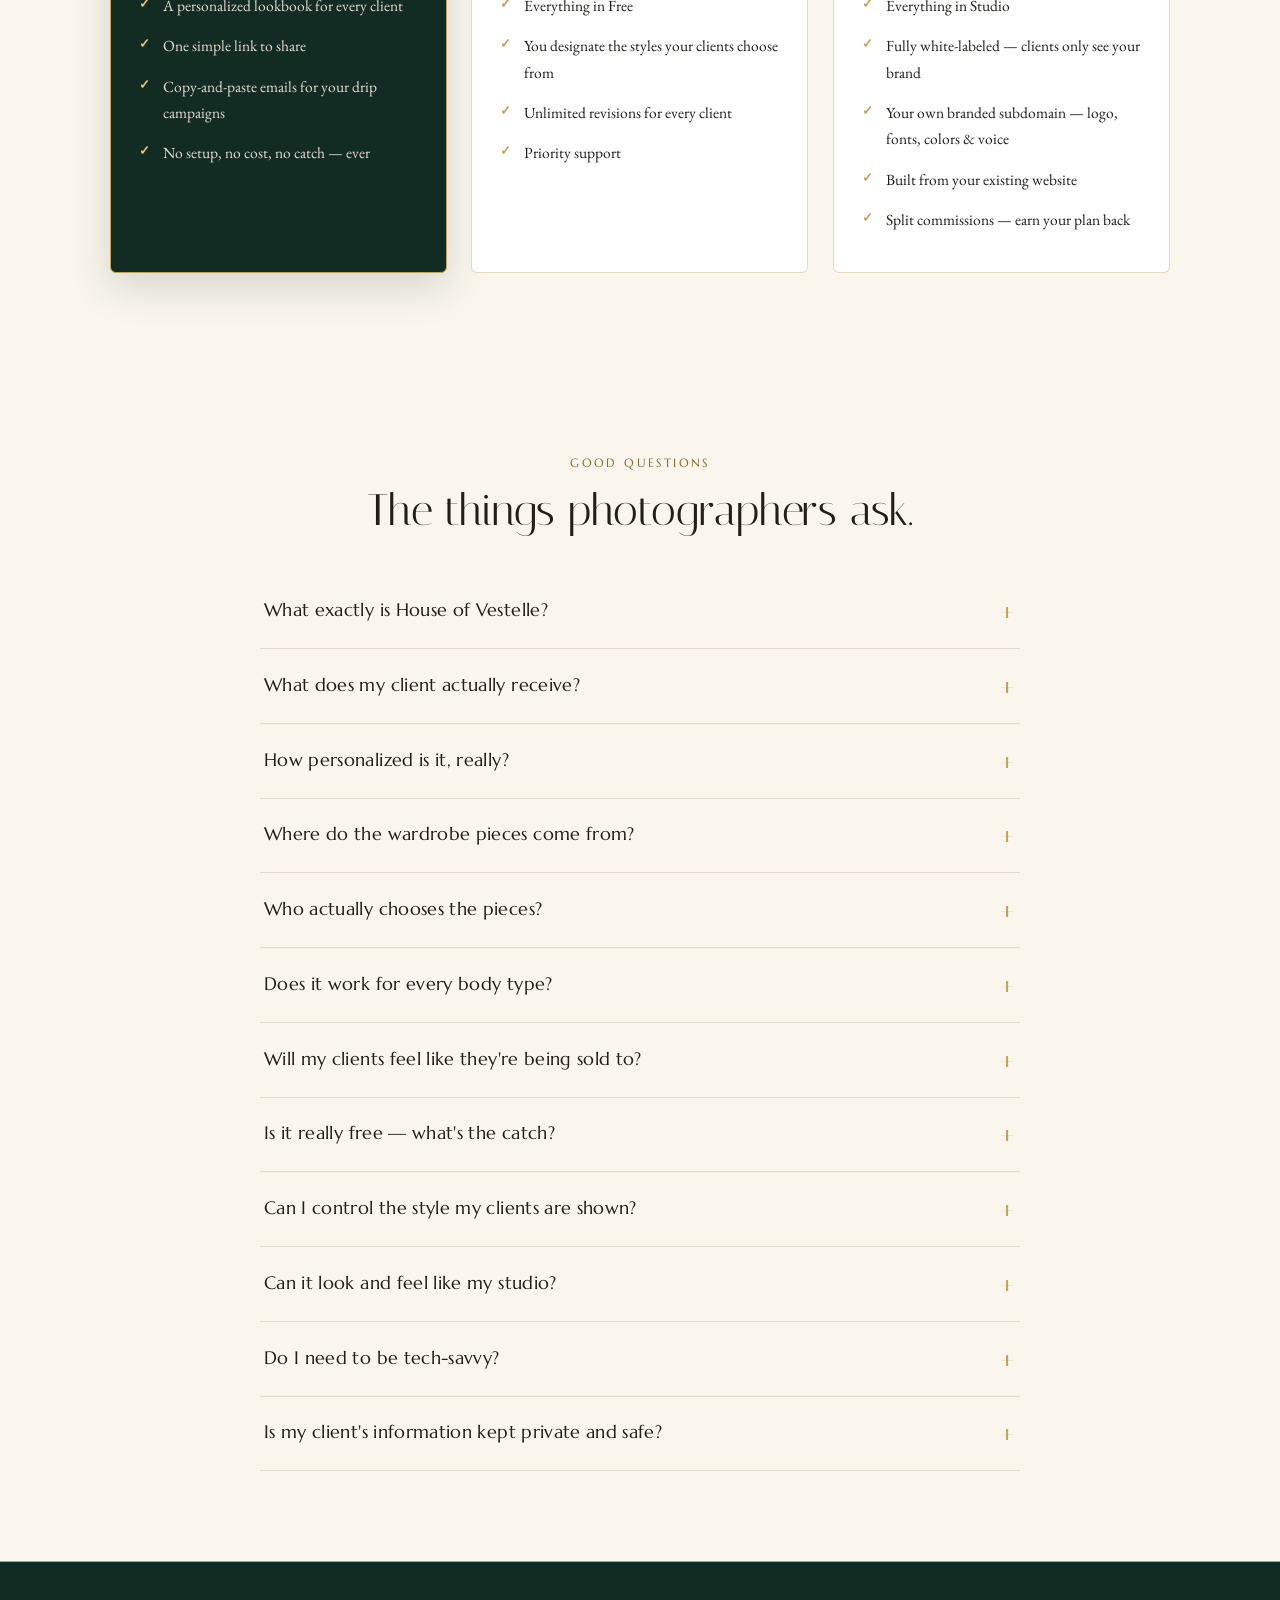
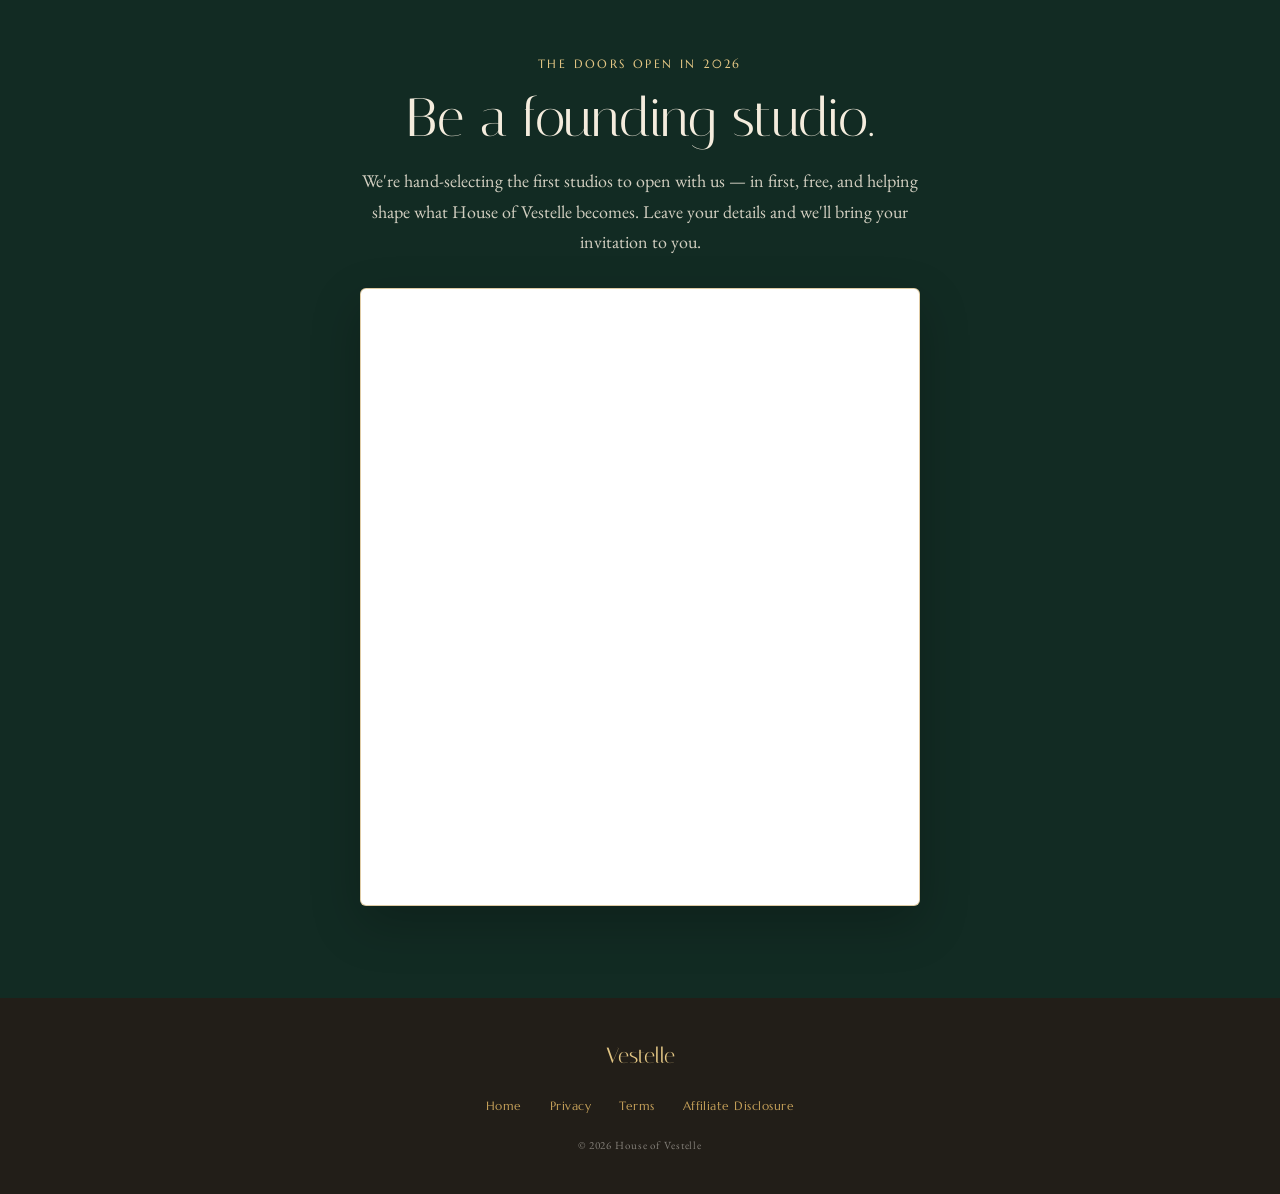
==== commit d271a3d6: "for-photographers: render the GHL form as a plain iframe instead of via form_embed.js form_embed.js " ====
--- a/for-photographers/index.html
+++ b/for-photographers/index.html
@@ -73,10 +73,14 @@
   .micro{ font-size:14px; color:var(--sub); margin-top:14px; }
 
   /* Embedded application form (GoHighLevel) */
-  .formcard{ max-width:560px; margin:0 auto; background:var(--ivory); border:1px solid rgba(197,160,89,0.55);
-    border-radius:6px; padding:8px; box-shadow:0 18px 50px rgba(0,0,0,0.22); overflow:hidden;
-    min-height:582px; }   /* reserve the form's height so the card doesn't jump when it loads */
-  .formcard iframe{ display:block; width:100%; min-height:566px; border:none; border-radius:4px; background:var(--ivory); }
+  .formcard{ max-width:560px; margin:0 auto; background:#fff; border:1px solid rgba(197,160,89,0.55);
+    border-radius:6px; padding:8px; box-shadow:0 18px 50px rgba(0,0,0,0.22); overflow:hidden; }
+  /* Fixed height — the iframe can't size itself (see the note beside the embed).
+     Measured: the form renders 560px tall at desktop width and 640px on a phone, where
+     the consent paragraph wraps onto more lines. These leave ~40px of slack so nothing
+     clips; the spare white just reads as card padding. */
+  .formcard iframe{ display:block; width:100%; height:600px; border:none; border-radius:4px; background:#fff; }
+  @media (max-width:560px){ .formcard iframe{ height:700px; } }
 
   /* Value trio */
   .values{ background:var(--plaster); border-top:1px solid rgba(197,160,89,0.25); border-bottom:1px solid rgba(197,160,89,0.25); padding:56px 0; }
@@ -380,26 +384,17 @@
       <h2>Be a founding studio.</h2>
       <p>We're hand-selecting the first studios to open with us — in first, free, and helping shape what House of Vestelle becomes. Leave your details and we'll bring your invitation to you.</p>
       <div class="formcard">
+        <!-- The GoHighLevel "Photographers" form, rendered as a plain iframe.
+             We deliberately do NOT load link.msgsndr.com/js/form_embed.js: that script
+             hides the iframe on load and only un-hides it after its own handshake, and on
+             this page the handshake never completed — the form loaded but stayed invisible.
+             The only thing it adds is auto-height, which the CSS below sets instead. If you
+             ever change the form's fields, check the height still fits (see .formcard). -->
         <iframe
           src="https://api.leadconnectorhq.com/widget/form/FPMpkmdgnTWN5NtJ7cxk"
-          style="width:100%;height:100%;border:none;border-radius:4px"
           id="inline-FPMpkmdgnTWN5NtJ7cxk"
-          data-layout="{'id':'INLINE'}"
-          data-trigger-type="alwaysShow"
-          data-trigger-value=""
-          data-activation-type="alwaysActivated"
-          data-activation-value=""
-          data-deactivation-type="neverDeactivate"
-          data-deactivation-value=""
-          data-form-name="Photographers"
-          data-height="763"
-          data-layout-iframe-id="inline-FPMpkmdgnTWN5NtJ7cxk"
-          data-form-id="FPMpkmdgnTWN5NtJ7cxk"
-          title="Photographers"></iframe>
-        <!-- Keep this directly after the iframe and un-deferred — that's the placement
-             GoHighLevel ships. The script wraps the iframe, keeps it hidden, and un-hides
-             it once the form posts back its height. -->
-        <script src="https://link.msgsndr.com/js/form_embed.js"></script>
+          title="Photographers — House of Vestelle founding studio sign-up"
+          loading="lazy"></iframe>
       </div>
     </div>
   </section>
